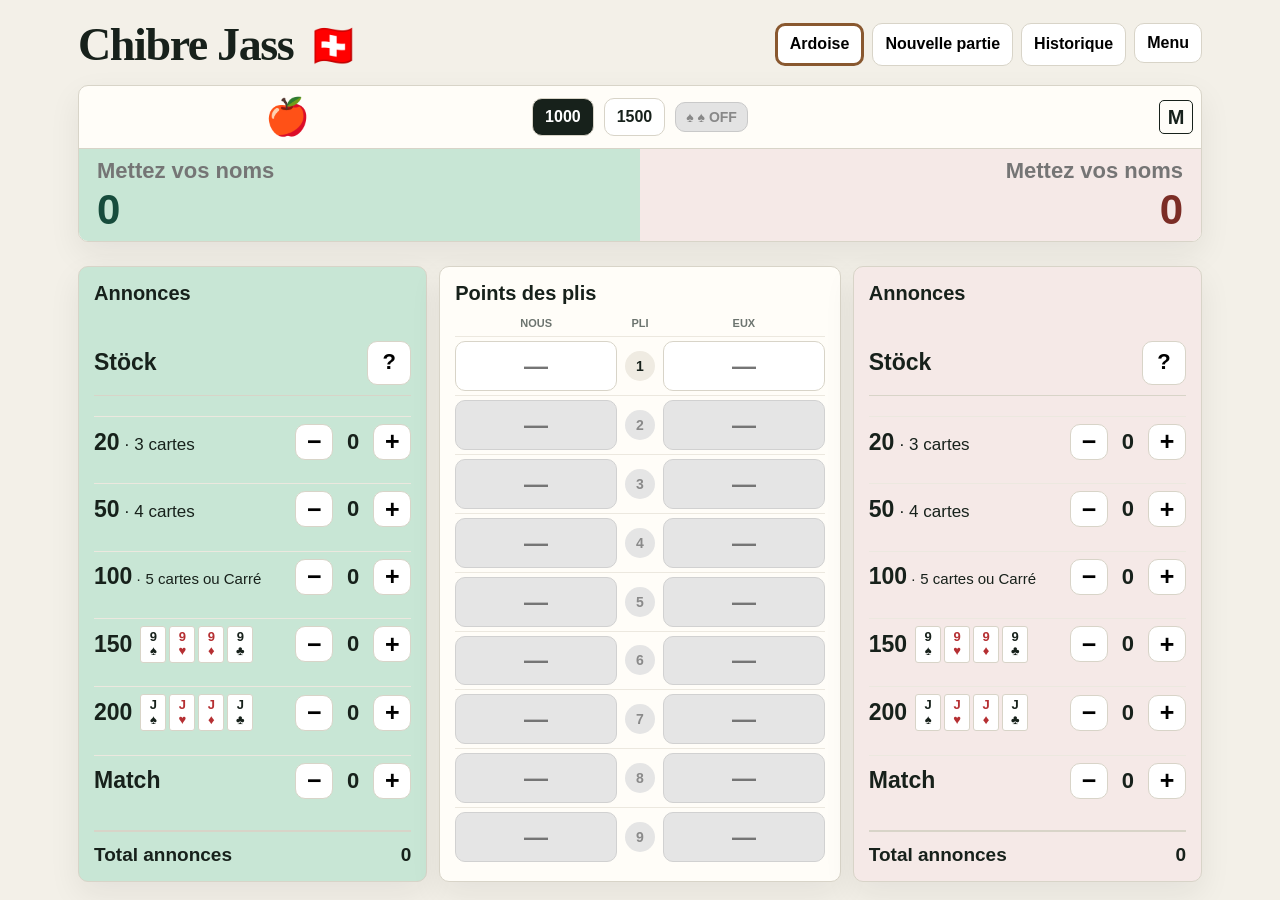
==== index.html @ 322ad95a "V4.209 : Stöck sur les ardoises, marges et pourcentage de police" ====
<!doctype html>
<html lang="fr">
<head>
<meta charset="utf-8">
<meta name="viewport" content="width=device-width,initial-scale=1,viewport-fit=cover">
<meta name="theme-color" content="#174c3c">
<meta name="description" content="Feuille de score Chibre installable sur téléphone Android.">
<link rel="manifest" href="manifest.webmanifest?v=4.209">
<link rel="apple-touch-icon" href="icon-red-192-v481.png">
<link rel="icon" href="icon-red-192-v481.png">
<title>Chibre Suisse</title>
<script>if(location.origin==="https://appassets.androidplatform.net")document.documentElement.classList.add("native-android");</script>
<style>
:root{--bg:#f3f0e8;--paper:#fffdf8;--ink:#17211b;--muted:#6c746f;--line:#d8d4c8;--a:#174c3c;--b:#7b2d26;--softa:#c8e6d5;--softb:#f5e9e7}
*{box-sizing:border-box}body{margin:0;background:var(--bg);color:var(--ink);font-family:system-ui,-apple-system,Segoe UI,sans-serif}
.app{max-width:1160px;margin:auto;padding:18px}header{display:flex;justify-content:space-between;align-items:center;gap:12px;margin-bottom:14px;flex-wrap:wrap}
h1{margin:0;font:700 clamp(30px,5vw,46px) Georgia,serif;letter-spacing:-.03em}button,input{font:inherit}button{border:1px solid var(--line);background:#fff;border-radius:10px;padding:9px 12px;font-weight:700;cursor:pointer}
.card{background:var(--paper);border:1px solid var(--line);border-radius:18px;overflow:hidden;box-shadow:0 12px 32px rgba(35,31,23,.07)}
.head{display:grid;grid-template-columns:1fr 1fr}.team{padding:8px 18px}.team.a{background:var(--softa)}.team.b{background:var(--softb);text-align:right}
.team small{display:block;color:var(--muted);font-weight:800;text-transform:uppercase;letter-spacing:.08em}.name{border:0;background:transparent;font-size:22px;font-weight:900;width:100%;outline:none}.b .name{text-align:right}
.total{font:700 42px Georgia,serif;margin-top:2px;line-height:1.1}.a .total{color:var(--a)}.b .total{color:var(--b)}
.layout{display:grid;grid-template-columns:minmax(275px,300px) minmax(200px,1fr) minmax(275px,300px);gap:12px;margin-top:12px}.ann,.rounds{padding:15px}
.ann.a{background:#c8e6d5}
.ann.b{background:#f5e9e7}
h2{font:700 20px Georgia,serif;margin:0 0 12px}.annrow{display:grid;grid-template-columns:minmax(0,1fr) 38px 32px 38px;gap:4px;align-items:center;padding:7px 0;border-top:1px solid #ece8df}
.ann h2{overflow-wrap:anywhere}
.ann-label-description{display:flex;align-items:baseline;flex-wrap:wrap;column-gap:8px;row-gap:2px}
.ann-description,.ann-alternative{font-size:13px;font-weight:500;text-align:right}
.ann-description{margin-left:auto}
.ann-alternative{flex-basis:100%}
.ann-label-cards{display:flex;align-items:center;flex-wrap:wrap;column-gap:10px;row-gap:6px}
.nine-cards{display:inline-flex;gap:3px;flex-wrap:wrap;max-width:100%}
.nine-card{display:flex;flex-direction:column;align-items:center;justify-content:center;width:23px;height:32px;flex:0 0 23px;border:1px solid #d8d4c8;border-radius:3px;background:#fff;color:#17211b;font-size:11px;line-height:1.1;font-weight:700}
.nine-card.red{color:#b52f32}
.annrow>strong{min-width:0}.annrow:first-of-type{border-top:0}.annrow button{padding:0;height:36px;font-size:19px}.count{text-align:center;font-weight:900}.annsum{display:flex;justify-content:space-between;border-top:2px solid var(--line);padding-top:12px;margin-top:8px;font-weight:900}
.rhead,.round{display:grid;grid-template-columns:52px 1fr 38px 1fr;gap:8px;align-items:center}.rhead{font-size:11px;text-transform:uppercase;color:var(--muted);font-weight:800;padding-bottom:7px}
.round{padding:4px 0;border-top:1px solid #ece8df}.num{width:34px;height:34px;border-radius:50%;background:#efebe2;display:grid;place-items:center;font-weight:900}
.score{width:100%;height:38px;border:1px solid var(--line);border-radius:10px;text-align:center;font-size:18px;font-weight:900;background:white}.score:focus{outline:2px solid #b58a38;outline-offset:1px}
.eq{text-align:center;color:#999;font-weight:900}.info{padding:13px 16px;margin-top:12px;color:var(--muted);font-size:13px;display:flex;justify-content:space-between;gap:12px;flex-wrap:wrap}
.status{font-weight:900;color:var(--ink)}

.win-toast{position:fixed;z-index:9999;left:50%;top:50%;transform:translate(-50%,-50%);width:min(760px,calc(100% - 30px));padding:42px 30px;border:5px solid #b58a38;border-radius:24px;background:#fffdf8;color:#17211b;text-align:center;font:900 clamp(30px,6vw,58px) Georgia,serif;line-height:1.12;box-shadow:0 22px 70px rgba(0,0,0,.38);display:none}
.win-toast.show{display:block;animation:winnerBlink .65s steps(2,end) infinite}
@keyframes winnerBlink{0%,100%{opacity:1;transform:translate(-50%,-50%) scale(1)}50%{opacity:.38;transform:translate(-50%,-50%) scale(1.035)}}
@media(prefers-reduced-motion:reduce){.win-toast.show{animation:none}}

@media(max-width:800px){.layout{grid-template-columns:1fr}.rounds{order:1}.ann{order:2}.ann.b{order:3}.app{padding:9px}}

.header-actions{display:flex;gap:8px;flex-wrap:wrap}

/* Android / téléphone */
@media(max-width:600px){
 .win-toast.show{animation:none}
 body{background:#f3f0e8}
 .app{padding:8px}
 header{margin-bottom:8px;align-items:flex-start}
 header>div:first-child{width:100%}
 .title-row{width:100%;justify-content:space-between}
 .title-row .share-app-button{margin-left:auto;flex-shrink:0}
 h1{font-size:34px}
 header button{min-height:46px;padding:10px 14px}
 .header-actions{display:grid;grid-template-columns:1fr 1.4fr 1.1fr;width:100%;gap:6px}
 .header-actions button{padding:10px 6px;font-size:14px;white-space:nowrap;min-width:0}
 .head{grid-template-columns:1fr 1fr}
 .team{padding:5px 10px}
 .name{font-size:18px}
 .total{font-size:34px}
 .layout{display:flex;flex-direction:column;gap:8px;margin-top:8px}
 .rounds{order:1;padding:12px 8px}
 .ann.a{order:2}.ann.b{order:3}
 .rhead,.round{grid-template-columns:42px minmax(0,1fr) 24px minmax(0,1fr);gap:5px}
 .round{padding:4px 0}
 .num{width:34px;height:34px}
 .score{height:40px;font-size:22px;border-radius:10px}
 .ann{padding:13px}
 .annrow{grid-template-columns:minmax(0,1fr) 50px 48px 50px;gap:7px;padding:7px 0}
 .annrow button{height:48px;font-size:25px;border-radius:12px}
 .count{font-size:19px}
 .info{font-size:12px;padding:10px 12px}
 .win-toast{width:calc(100% - 20px);padding:34px 18px;font-size:clamp(30px,10vw,48px)}
}


/* Version trois : suppression individuelle des résumés */
.history-delete{position:absolute;top:8px;right:8px;width:44px;height:44px;padding:0;border:0;background:transparent;color:var(--b);font-size:28px;line-height:1}
.history-delete:hover{background:var(--softb)}
.history-delete:focus-visible{outline:2px solid var(--b);outline-offset:2px}
.history-share{position:absolute;top:56px;right:8px;width:44px;height:44px;padding:0;border:0;background:transparent;color:var(--a);display:grid;place-items:center}
.history-share:hover{background:var(--softa)}
.history-share:focus-visible{outline:2px solid var(--a);outline-offset:2px}
@media print{.history-delete,.history-share{display:none}}


.delete-dialog{width:min(360px,calc(100% - 32px));padding:26px;border:1px solid var(--line);border-radius:18px;background:var(--paper);color:var(--ink);box-shadow:0 20px 60px rgba(0,0,0,.25)}
.delete-dialog::backdrop{background:rgba(23,33,27,.45)}
.delete-dialog h2{margin:0 0 22px;text-align:center}
.delete-dialog .actions{display:flex;justify-content:center;gap:12px}
.delete-dialog button{min-width:100px;min-height:44px}
.delete-dialog .yes{background:var(--b);border-color:var(--b);color:#fff}
.info-actions{display:grid;grid-template-columns:1fr auto 1fr;align-items:center;flex-basis:100%;min-width:0}
.info-actions .help-link{grid-column:2;margin:auto;white-space:nowrap}
.info-actions .app-version{grid-column:3;justify-self:end;white-space:nowrap;font-size:13px}
@media(max-width:600px){.info-actions{flex-basis:100%}}

.help-link{display:inline-block;padding:10px 8px;min-height:44px;font-size:13px;color:inherit;text-decoration:none}
.info .help-link:link,.info .help-link:visited,.info .help-link:hover,.info .help-link:active{color:var(--muted)}
.help-link:hover{text-decoration:underline}
.help-link:focus-visible{outline:2px solid var(--a);outline-offset:2px}
.round-locked .score{background:#e5e5e5;color:#8a8a8a;border-color:#d1d1d1;cursor:not-allowed}.round-locked .num{background:#e5e5e5;color:#8a8a8a}

.language-picker{position:relative;display:inline-block;vertical-align:middle}
.language-flag{border:0;background:transparent;padding:4px;font-size:42px;min-width:52px;min-height:52px;line-height:1;cursor:pointer}
.language-choices{position:absolute;top:100%;right:0;z-index:11000;min-width:190px;padding:6px;background:#fffdf8;color:#17211b;border:1px solid #d8d4c8;border-radius:12px;box-shadow:0 8px 24px #0002;font-family:system-ui,sans-serif}
.language-choices[hidden]{display:none}
.language-choices button{display:block;width:100%;text-align:left;border:0;border-radius:8px;background:transparent;font:500 16px system-ui,sans-serif;min-height:44px;padding:8px;cursor:pointer}
.language-choices button[aria-pressed="true"]{background:#c8e6d5}
@media(hover:hover) and (pointer:fine){.language-choices button:hover:not([aria-pressed="true"]){background:#efebe2}}
@media(max-width:600px){.header-actions{grid-template-columns:auto auto auto}.header-actions button{font-size:clamp(11px,3.4vw,14px);padding:10px 4px}}
@media(max-width:600px){.language-choices{position:fixed;left:8px;right:auto;top:70px;width:190px;min-width:0;max-width:calc(100vw - 16px);box-sizing:border-box}.language-picker{flex-shrink:0}}
@media print{.language-picker{display:none}}
.language-dialog{width:min(380px,calc(100% - 32px));padding:24px;border:1px solid #d8d4c8;border-radius:18px;background:#fffdf8;color:#17211b;box-sizing:border-box}
.language-dialog::backdrop{background:rgba(23,33,27,.45)}
.language-dialog h2{text-align:center;font:700 22px Georgia,serif;margin:0 0 22px;overflow-wrap:anywhere}
.language-dialog form{display:flex;justify-content:center;gap:12px}
.language-dialog button{min-width:90px;min-height:44px;border:1px solid #d8d4c8;border-radius:10px;background:#fff;color:#17211b;font:700 16px system-ui;padding:10px 16px;cursor:pointer}
.language-dialog button[value="yes"]{background:#174c3c;border-color:#174c3c;color:#fff}


.slate-dialog{position:fixed;inset:0;width:100vw;max-width:none;height:100dvh;max-height:none;margin:0;padding:0;border:12px solid #89582f;background:#151a18;color:#f4f0e4;box-sizing:border-box}
.slate-dialog::backdrop{background:#151a18}
.slate-close{position:absolute;right:4px;top:4px;width:44px;height:44px;border:0;background:transparent;color:#f4f0e4;font-size:30px;z-index:1;padding:0}
.slate-content{height:100%;overflow:auto;padding:12px 8px 8px;box-sizing:border-box}
.head{position:relative}

.slate-open{overflow:hidden}
.slate-content{display:flex;flex-direction:column}
.slate-content h2{font:700 20px Georgia,serif;margin:0 48px 4px 0;color:inherit}
.slate-legend{font-size:13px;margin:0 0 8px;color:inherit}
.slate-halves{flex:1;display:grid;grid-template-rows:1fr 1fr;min-height:0}
.slate-half{display:flex;flex-direction:column;min-height:0;padding:4px 0;gap:4px}
.slate-half>div:last-child{flex:1;min-height:0}
.slate-team-line{flex-shrink:0}
.slate-half.opposite{transform:rotate(180deg);border-top:1px solid #f4f0e455}
.slate-team-line{display:flex;justify-content:space-between;gap:12px;align-items:baseline;font:700 clamp(16px,3vw,28px) Georgia,serif}
.slate-team-line span:first-child{overflow-wrap:anywhere;min-width:0}.slate-team-line span:last-child{white-space:nowrap}
.slate-half svg{display:block;width:100%;height:100%;min-height:0;overflow:visible}


.slate-hit{cursor:pointer}.slate-hit:focus path{stroke:#f4f0e455}.slate-hit:focus{outline:none}
@media(hover:hover){.slate-hit:hover path{stroke:#f4f0e422}}
#slateManualForm,#slateAnnForm{display:block}.slate-ann-button{cursor:pointer}.slate-ann-button:focus rect{stroke-width:4}.slate-hit rect,.slate-hit:focus rect,.slate-hit:active rect{stroke:none;outline:none}.slate-hit{-webkit-tap-highlight-color:transparent}
.slate-edit-button{cursor:pointer}.slate-edit-button:focus{outline:2px solid #fff;outline-offset:2px}
.slate-new-game{position:absolute;right:54px;top:8px;z-index:1;padding:7px 10px;min-height:36px;border:1px solid #f4f0e477;border-radius:7px;background:#151a18;color:#f4f0e4;font-size:12px}
.slate-content h2{margin-right:205px}
@media(max-width:600px){.slate-content h2{font-size:17px;min-height:36px;margin-right:190px}.slate-new-game{font-size:11px;padding:7px 8px}}
.header-actions .slate-mode-button{line-height:1.15;text-align:center;white-space:normal;border:3px solid #89582f}
.ann-picker{width:min(460px,calc(100% - 24px));padding:20px}.ann-picker-row{display:grid;grid-template-columns:minmax(0,1fr) 44px 28px 44px;gap:6px;align-items:center;padding:7px 0;border-bottom:1px solid #d8d4c8}.ann-picker-row button{min-width:0;width:44px;min-height:44px;padding:0;font-size:22px}.ann-picker-row>span:first-child{font-size:14px;overflow-wrap:anywhere}.ann-picker-row button:disabled{opacity:.35;cursor:default}
.slate-toolbar{display:flex;gap:8px;justify-content:flex-end;margin:4px 0 6px;flex-shrink:0}.slate-toolbar .slate-new-game{position:static;min-height:36px}.slate-content h2{margin-right:48px;min-height:24px}.history-slate-badge{display:inline-block;margin:4px 0;padding:3px 8px;border-radius:5px;background:#17211b;color:#fffdf8;font-size:12px}
@media(min-width:801px){
 .slate-half>div:last-child{container-type:size;display:flex;align-items:center;justify-content:center}
 .slate-half svg{width:min(100%,150cqh);height:auto;aspect-ratio:3 / 2;max-height:100%}
}
.slate-toolbar{align-items:center;flex-wrap:nowrap;gap:6px;margin:0 44px 8px 0}.slate-toolbar #slateTitle{flex:1;min-width:0;margin:0;min-height:0;font-size:clamp(26px,6.7vw,36px)}.slate-toolbar .slate-new-game{flex-shrink:0;white-space:nowrap;padding:7px 6px;font-size:clamp(10px,2.7vw,12px)}
.slate-name-edit{display:block;min-width:0;max-width:75%;min-height:44px;padding:0 4px;border:0;border-radius:0;background:transparent;color:inherit;font:inherit;text-align:left;overflow-wrap:anywhere;white-space:normal;cursor:pointer}.slate-name-edit:focus-visible{outline:2px solid currentColor;outline-offset:2px}
.slate-halves{position:relative}.slate-double-toggle{position:absolute;left:50%;top:50%;transform:translate(-50%,-50%);z-index:2;padding:7px 12px;border:1px solid #f4f0e477;border-radius:7px;background:#151a18;color:#f4f0e4;font-size:13px;min-height:36px;white-space:nowrap}.slate-double-toggle[aria-pressed="true"]{border-color:#c8e6d5;color:#c8e6d5}
.annrow button:disabled{opacity:.35;cursor:default}.slate-ann-button[aria-disabled="true"]{opacity:.35;cursor:default}
.ann-picker-card-label{display:flex;align-items:center;flex-wrap:wrap;gap:8px}.ann-picker .nine-cards{flex-wrap:nowrap}
.slate-toolbar .slate-title-menu{border:0;background:transparent;color:#f4f0e4;padding:0;text-align:left;font-family:Georgia,serif;font-weight:700;cursor:pointer}
.slate-options{position:absolute;left:8px;top:58px;z-index:5;background:#151a18;padding:8px;border:1px solid #89582f;border-radius:8px;max-width:calc(100% - 16px)}
.slate-options[hidden]{display:none}.slate-options button{color:#f4f0e4;background:transparent;border:0;font-size:14px;min-height:44px}
.slate-round-numbers{position:absolute;right:4px;top:50%;transform:translateY(-50%);display:grid;grid-template-columns:24px;grid-auto-flow:row;grid-auto-rows:24px;gap:5px;z-index:2;color:#f4f0e4;font:500 15px system-ui;text-align:center}
.slate-round-numbers[hidden]{display:none}.slate-round-numbers span{display:block;width:24px;line-height:24px;white-space:nowrap}.slate-round-numbers .current{font-weight:800;color:#fff;text-decoration:underline;text-underline-offset:3px}
.slate-halves{padding-right:24px;box-sizing:border-box}
.slate-halves{padding-right:0}
.slate-half>.slate-score-area{position:relative;display:grid;grid-template-columns:minmax(0,1fr) 24px;gap:6px;container-type:normal;align-items:stretch;justify-content:normal}
.slate-z-area{min-width:0;min-height:0;container-type:size;display:flex;align-items:center;justify-content:center}
.slate-score-area .slate-round-numbers{position:static;transform:none;align-self:start;justify-self:end;grid-auto-rows:20px;gap:3px;margin-top:0}
.slate-score-area .slate-round-numbers span{line-height:20px}
@media(min-width:801px){.slate-half .slate-z-area svg{width:min(100%,150cqh);height:auto;aspect-ratio:3/2;max-height:100%}}
.slate-half>.slate-score-area{display:block;position:relative}
.slate-score-area .slate-z-area{width:100%;height:100%;min-width:0;min-height:0}
.slate-score-area .slate-round-numbers{position:absolute;right:0;top:0;transform:none;margin:0}
.slate-score-area .slate-round-numbers{top:0;bottom:0;height:100%;display:flex;flex-direction:column;justify-content:space-between;gap:0;box-sizing:border-box;padding:4px 0}
.slate-score-area .slate-round-numbers[hidden]{display:none}
.slate-score-area .slate-round-numbers span{flex:0 0 auto}
.slate-options-actions{display:flex;justify-content:center;gap:8px;border-top:1px solid #f4f0e444;margin-top:6px;padding-top:6px}.slate-options-actions button{border:1px solid #f4f0e477;border-radius:6px;padding:6px 12px}
.winner-close{position:absolute;top:4px;right:4px;width:44px;height:44px;padding:0;border:0;background:transparent;color:#17211b;font:400 30px system-ui;line-height:1;cursor:pointer}.win-toast{padding-top:52px}.winner-close:focus-visible{outline:2px solid #174c3c;outline-offset:1px}
.slate-toolbar{gap:6px}.slate-toolbar .slate-new-game{padding:7px 6px;min-height:36px}
.slate-toolbar .slate-new-game{box-sizing:border-box;height:32px;min-height:32px;padding:1px 4px;font-size:clamp(14px,4vw,19px);line-height:1}
.slate-toolbar .slate-new-game[data-i18n="new"]{width:112px;flex:0 0 112px;white-space:normal}
.slate-toolbar .slate-new-game[data-i18n="history"]{width:80px;flex:0 0 80px;white-space:normal}
@media(min-width:601px){.slate-toolbar .slate-new-game[data-i18n="new"]{width:120px;flex-basis:120px}.slate-toolbar .slate-new-game[data-i18n="history"]{width:90px;flex-basis:90px}}
.slate-toolbar .slate-new-game{white-space:normal;text-wrap:balance;overflow-wrap:anywhere}.slate-toolbar #slateTitle{overflow-wrap:anywhere}

@media(max-width:600px){
 .header-actions button{font-size:clamp(15px,4.6vw,19px);height:38px;min-height:38px;padding:2px 5px;line-height:1.05}
 .header-actions .slate-mode-button{line-height:1.05}
 .slate-toolbar .slate-new-game{font-size:clamp(16px,4.6vw,20px);height:32px;min-height:32px;padding:1px 3px}
}

.slate-toolbar #slateTitle{font-size:clamp(20px,5.2vw,28px)}
.slate-toolbar .slate-new-game{font-size:clamp(12px,3.2vw,14px);line-height:1.1;height:32px;min-height:32px;max-height:32px;padding:2px 4px}

@media(min-width:801px){
 .ann-label-description{column-gap:5px;justify-content:flex-start}
 .ann-description{margin-left:0;text-align:left}
 .ann-description::before{content:"·";margin-right:5px}
 .ann-alternative{text-align:left}
}

@media(min-width:801px){
 .ann-label-description:has(.ann-alternative){display:grid;grid-template-columns:max-content minmax(0,1fr);column-gap:5px;row-gap:2px}
 .ann-label-description:has(.ann-alternative) .ann-description{grid-column:2;grid-row:1}
 .ann-label-description:has(.ann-alternative) .ann-alternative{grid-column:2;grid-row:2;padding-left:10px;text-align:left}
}

@media(max-width:800px){
 .ann-label-description{column-gap:5px;justify-content:flex-start}
 .ann-description{margin-left:0;text-align:left}
 .ann-description::before{content:"·";margin-right:5px}
 .ann-alternative{text-align:left}
 .ann-label-description:has(.ann-alternative){display:grid;grid-template-columns:max-content minmax(0,1fr);column-gap:5px;row-gap:2px}
 .ann-label-description:has(.ann-alternative) .ann-description{grid-column:2;grid-row:1}
 .ann-label-description:has(.ann-alternative) .ann-alternative{grid-column:2;grid-row:2;padding-left:10px;text-align:left}
}
.slate-match-button{cursor:pointer}.slate-match-button:focus{outline:2px solid #fff;outline-offset:2px}
.slate-score-area .slate-round-numbers{top:0;bottom:auto;height:auto;display:flex;flex-direction:column;justify-content:flex-start;gap:5px;padding:4px 0}
.slate-score-area .slate-round-numbers[hidden]{display:none}
.slate-match-button[aria-disabled="true"]{opacity:.35;cursor:default}.slate-hit[aria-disabled="true"]{cursor:default}
html:not(.slate-open){overflow-y:auto}.language-dialog{max-height:calc(100dvh - 32px);overflow-y:auto}.slate-content{overflow-y:auto;-webkit-overflow-scrolling:touch}

@media(max-width:600px){
 .rounds{display:flex;flex-direction:column;min-height:calc(100svh - var(--rounds-page-top,280px) - 9px)}
 .rounds #rounds{flex:1;display:grid;grid-template-rows:repeat(var(--visible-rounds,9),minmax(40px,1fr))}
 .rounds .round{min-height:40px;padding:3px 0}
 .rounds .score{height:100%;min-height:32px}
}

.rounds .score{font-family:ui-monospace,SFMono-Regular,Menlo,Consolas,"Liberation Mono",monospace;font-size:22px;font-weight:700;line-height:1.2;font-variant-numeric:lining-nums tabular-nums;font-size-adjust:none;-webkit-text-size-adjust:100%;text-size-adjust:100%}

.total,#slateTotalA,#slateTotalB{font-family:ui-rounded,"SF Pro Rounded","Arial Rounded MT Bold","Trebuchet MS",Arial,sans-serif;font-variant-numeric:lining-nums tabular-nums;font-weight:700;-webkit-text-size-adjust:100%;text-size-adjust:100%}

textarea.name{font-family:inherit;letter-spacing:normal;word-break:normal;display:block;resize:none;overflow:hidden;white-space:pre-wrap;overflow-wrap:anywhere;line-height:1.25;padding:0;min-width:0;max-width:100%;box-sizing:border-box}.team{min-width:0}.slate-name-edit{white-space:normal;overflow-wrap:anywhere}

/* Police commune de l’interface, titre Chibre conservé. */
body,button,input,textarea,select,h2,.name,.score,.rounds .score,.total,
#slateTotalA,#slateTotalB,.language-dialog h2,.win-toast,.slate-content h2,
.slate-name-edit,.slate-toolbar #slateTitle,.slate-half svg text{
 font-family:Arial,"Helvetica Neue",sans-serif!important;
 font-variant-numeric:lining-nums tabular-nums;
}
h1{font-family:Georgia,serif}

@media(min-width:801px){
 html,body{min-height:100%}
 .app{min-height:100dvh;display:flex;flex-direction:column}
 .layout{flex:1;align-items:stretch}
 .rounds{display:flex;flex-direction:column}
 .rounds #rounds{flex:1;display:grid;grid-template-rows:repeat(var(--visible-rounds,9),minmax(42px,1fr))}
 .rounds .round{min-height:42px}
 .rounds .score{height:100%;min-height:34px}
 .ann{display:flex;flex-direction:column}
 .ann>div[id="annA"],.ann>div[id="annB"]{flex:1;display:flex;flex-direction:column;justify-content:space-evenly}
 .info{flex-shrink:0}
}

@media(min-width:801px){
 .ann h2{font-size:24px}
 .annrow>strong{font-size:23px;line-height:1.25}
 .ann-description,.ann-alternative{font-size:17px;line-height:1.25}
 .annrow .count{font-size:22px}
 .annrow button{font-size:25px}
 .annsum{font-size:19px}
 .annrow .nine-card{width:26px;height:37px;flex-basis:26px;font-size:13px}
}

@media(min-width:801px){
 .layout{grid-template-columns:minmax(275px,1fr) minmax(180px,.85fr) minmax(275px,1fr)}
 .ann-label-cards{flex-wrap:nowrap;column-gap:8px}
 .ann-label-cards .nine-cards{flex-wrap:nowrap;flex-shrink:0}
}
@media(min-width:801px) and (max-width:1050px){
 .annrow .nine-card{width:18px;height:26px;flex-basis:18px;font-size:10px}
 .annrow .nine-cards{gap:2px}
 .ann-label-cards{column-gap:5px}
}

@media(min-width:801px){
 .ann-label-description:has(.ann-alternative){display:flex;flex-wrap:nowrap;align-items:baseline;column-gap:4px;white-space:nowrap}
 .ann-label-description:has(.ann-alternative) .ann-description,.ann-label-description:has(.ann-alternative) .ann-alternative{flex-basis:auto;padding-left:0;font-size:15px;white-space:nowrap}
}

.app-menu-toggle{min-height:40px;padding:6px 12px;font-size:16px}
.menu-dots{display:none}.language-menu-title{padding:8px 10px;font-weight:700;font-size:16px;border-bottom:1px solid #d8d4c8}
@media(max-width:600px){.menu-word{display:none}.menu-dots{display:block;font:700 28px Arial;line-height:1}.app-menu-toggle{border:0;background:transparent;padding:4px 8px;min-width:32px}.title-row .share-app-button{margin-left:auto}.title-row .app-menu{flex-shrink:0}.title-row{gap:5px!important}}

.language-choices .menu-share{display:none}@media(max-width:600px){.language-choices .menu-share{display:flex;align-items:center;justify-content:space-between;gap:12px;border-top:1px solid #d8d4c8;border-radius:0;margin-top:6px;padding-top:12px}}

.language-list:not(.is-open){display:none}

@media(max-width:600px){.title-row .share-app-button{display:none}.title-row .app-menu{margin-left:auto}}

.language-choices .language-submenu-toggle{display:flex;align-items:center;justify-content:space-between;gap:6px}.menu-language-flags{font-size:15px;white-space:nowrap;letter-spacing:-1px}

#trumpGuide{padding:5px 12px}#trumpGuide[hidden]{display:none}.trump-track{position:relative;max-width:170px;height:36px;margin:auto;border:1px solid #d8d4c8;border-radius:9px;background:linear-gradient(to right,#c8e6d5 50%,#edc6cd 50%);touch-action:none;cursor:ew-resize}.trump-track button{position:absolute;left:3px;top:3px;width:48px;height:28px;padding:0;font-size:25px;line-height:1;background:#fffdf8;border-radius:6px;touch-action:none}.trump-track button.right{left:calc(100% - 51px)}.rounds .score.trump-green{background:#c8e6d5;border-color:#174c3c}.rounds .score.trump-pink{background:#edc6cd;border-color:#a84058}

.trump-track.locked{cursor:default}.trump-track.locked button{opacity:1;cursor:default}

.language-choices .trump-menu-choice{display:flex;justify-content:space-between;align-items:center;gap:8px}#trumpGuideStatus{font-weight:700;white-space:nowrap}

.slate-name-edit.trump-name-green{outline:6px solid #c8e6d5;outline-offset:2px;border-radius:5px}.slate-name-edit.trump-name-pink{outline:6px solid #edc6cd;outline-offset:2px;border-radius:5px}

.slate-name-edit.trump-name-green,.slate-name-edit.trump-name-pink{min-height:28px;padding-top:0;padding-bottom:0;line-height:1.1;outline-offset:1px}

.language-choices .menu-help{display:block;padding:8px;border-radius:8px;min-height:44px;color:inherit;text-decoration:none;font:500 16px Arial,sans-serif}.language-choices .menu-help:hover{background:#efebe2}.info{padding:6px 12px}

.language-choices .menu-share{display:flex;align-items:center;justify-content:space-between;gap:12px;border-top:1px solid #d8d4c8;border-radius:0;margin-top:6px;padding-top:12px}

@media(max-width:600px){
 .head.with-trump-guide{grid-template-columns:minmax(0,1fr) 72px minmax(0,1fr);align-items:stretch}
 .head #trumpGuide{display:flex;align-items:center;justify-content:center;padding:0 3px;background:var(--paper)}
 .head #trumpGuide[hidden]{display:none}
 .head .trump-track{width:66px;max-width:66px;height:32px;margin:0}
 .head .trump-track button{width:27px;height:24px;top:3px;left:2px;font-size:22px}
 .head .trump-track button.right{left:calc(100% - 29px)}
 .head.with-trump-guide .team{padding-left:7px;padding-right:7px}
}

@media(max-width:600px){
 .head.with-trump-guide{grid-template-columns:minmax(0,1fr) 96px minmax(0,1fr);background:linear-gradient(to right,var(--softa) 50%,var(--softb) 50%)}
 .head.with-trump-guide #trumpGuide{background:transparent;padding:0 4px}
 .head .trump-track{width:88px;max-width:88px}
 .head .trump-track button{width:36px}
 .head .trump-track button.right{left:calc(100% - 38px)}
}

.trump-track button{font-size:30px}@media(max-width:600px){.head .trump-track button{font-size:29px;line-height:24px}}

@media(max-width:600px){
 .head.with-trump-guide{position:relative;grid-template-columns:minmax(0,1fr) minmax(0,1fr)}
 .head.with-trump-guide #trumpGuide{position:absolute;left:50%;bottom:7px;transform:translateX(-50%);width:96px;z-index:1}
 .head.with-trump-guide .team{padding-left:10px;padding-right:10px}
 .head.with-trump-guide .total{max-width:calc(100% - 42px)}
 .head.with-trump-guide .team.b .total{margin-left:auto}
}

.trump-track{border:1px solid rgba(0,0,0,.5);box-shadow:0 1px 2px rgba(0,0,0,.08)}

.info-actions .contact-email{grid-column:1/3;justify-self:start;color:inherit;text-decoration:none;font-size:12px;overflow-wrap:anywhere}.info-actions{align-items:center}

#appOptions[hidden]{display:none}#appOptions{padding-left:5px;border-left:2px solid #d8d4c8}.language-choices .rounds-menu-choice{display:flex;justify-content:space-between;gap:8px;align-items:center}.rounds-menu-choice span:last-child{font-weight:700}

.app-menu .language-choices{min-width:285px;width:285px;max-width:calc(100vw - 16px)}@media(max-width:600px){.app-menu .language-choices{min-width:0;width:285px}}

.ann h2{font-size:18px}@media(min-width:801px){.ann h2{font-size:20px}}

@media(min-width:601px){
 .head.with-trump-guide{position:relative;grid-template-columns:minmax(0,1fr) minmax(0,1fr);background:linear-gradient(to right,var(--softa) 50%,var(--softb) 50%)}
 .head.with-trump-guide #trumpGuide{position:absolute;left:50%;bottom:10px;transform:translateX(-50%);width:126px;padding:0 4px;z-index:1;background:transparent}
 .head.with-trump-guide .trump-track{width:118px;max-width:118px}
 .head.with-trump-guide .total{max-width:calc(100% - 65px)}
 .head.with-trump-guide .team.b .total{margin-left:auto}
}

@media(min-width:801px){
 .head.with-trump-guide #trumpGuide{top:0;bottom:0;display:flex;align-items:stretch;padding:4px}
 .head.with-trump-guide #trumpGuide[hidden]{display:none}
 .head.with-trump-guide .trump-track{height:100%;margin:0;min-height:50px;container-type:size}
 .head.with-trump-guide .trump-track button{top:3px;height:calc(100% - 6px);display:grid;place-items:center;line-height:1;font-size:clamp(32px,65cqh,58px)}
}

.trump-track button{display:flex;align-items:center;justify-content:center;padding:0}
.trump-spade-icon{display:block;width:24px;height:26.4px;flex-shrink:0}
@media(min-width:801px){.head.with-trump-guide .trump-track button{top:50%;transform:translateY(-50%);height:calc(100% - 6px);display:flex;align-items:center;justify-content:center}.head.with-trump-guide .trump-spade-icon{width:24px;height:26.4px;max-height:none}}

@media(min-width:801px) and (max-width:1050px){
 .layout{grid-template-columns:minmax(220px,1fr) minmax(220px,1.3fr) minmax(220px,1fr);gap:8px}
 .ann{padding:10px}
 .annrow{grid-template-columns:minmax(0,1fr) 30px 24px 30px;gap:3px}
 .ann-label-description,.ann-label-description:has(.ann-alternative){display:flex;flex-direction:column;align-items:flex-start;gap:3px;white-space:normal}
 .ann-description,.ann-alternative,.ann-label-description:has(.ann-alternative) .ann-description,.ann-label-description:has(.ann-alternative) .ann-alternative{font-size:14px;white-space:normal;padding:0;flex-basis:auto;margin:0}
 .ann-description::before{content:none}
 .ann-label-cards{flex-direction:column;align-items:flex-start;gap:4px}
}

@media(min-width:801px) and (max-width:1050px){
 .annrow{grid-template-columns:minmax(0,1fr) 40px 24px 40px;gap:3px}
 .annrow button{width:40px;height:40px;padding:0;font-size:27px;display:grid;place-items:center}
}

.trump-track button.neutral,.head .trump-track button.neutral{left:50%;transform:translateX(-50%)}
@media(min-width:801px){.head.with-trump-guide .trump-track button.neutral{left:50%;top:50%;transform:translate(-50%,-50%)}}

.trump-track,.trump-track button{cursor:default;pointer-events:none}.trump-track button:disabled{opacity:1}

.trump-track button:disabled{opacity:1;color:#000;-webkit-text-fill-color:#000}.trump-track button.neutral:disabled{color:#777;-webkit-text-fill-color:#777}.trump-track button .trump-spade-icon{opacity:1}

/* Même dessin vectoriel, proportions et dimensions sur toutes les plateformes. */
.head.with-trump-guide .trump-track button{display:flex;align-items:center;justify-content:center;padding:0}
.head.with-trump-guide .trump-spade-icon{width:24px;height:26.4px;min-width:24px;max-width:24px;max-height:none;flex:0 0 24px;overflow:visible}

/* Sélecteur sur toute la hauteur ; les noms restent dans leur colonne. */
.head.with-trump-guide{position:relative;display:grid;grid-template-columns:minmax(0,1fr) 100px minmax(0,1fr);align-items:stretch;background:linear-gradient(to right,var(--softa) 50%,var(--softb) 50%)}
.head.with-trump-guide #trumpGuide{position:static;left:auto;top:auto;bottom:auto;transform:none;width:auto;display:flex;align-items:stretch;justify-content:center;padding:3px;background:transparent;z-index:auto}
.head.with-trump-guide #trumpGuide[hidden]{display:none}
.head.with-trump-guide .trump-track{width:100%;max-width:none;height:auto;min-height:56px;margin:0;align-self:stretch}
.head.with-trump-guide .trump-track button{width:40px;top:3px;height:calc(100% - 6px);left:3px;transform:none;display:flex;align-items:center;justify-content:center}
.head.with-trump-guide .trump-track button.right{left:calc(100% - 43px)}
.head.with-trump-guide .trump-track button.neutral{left:50%;top:3px;transform:translateX(-50%)}
.head.with-trump-guide .team{min-width:0;padding-left:8px;padding-right:8px}
.head.with-trump-guide .total{max-width:100%}
.head.with-trump-guide textarea.name{width:100%;max-width:100%;white-space:pre-wrap;overflow-wrap:anywhere;word-break:normal}
@media(min-width:801px){.head.with-trump-guide{grid-template-columns:minmax(0,1fr) 126px minmax(0,1fr)}.head.with-trump-guide .trump-track button{width:48px}.head.with-trump-guide .trump-track button.right{left:calc(100% - 51px)}}

/* Le symbole suit la hauteur réelle du sélecteur sur chaque écran. */
.head.with-trump-guide .trump-track{container-type:size}
.head.with-trump-guide .trump-track button{width:46%;container-type:size}
.head.with-trump-guide .trump-track button.right{left:calc(54% - 3px)}
.head.with-trump-guide .trump-spade-icon{width:88%;height:84%;min-width:0;max-width:none;max-height:none;flex:0 1 auto;aspect-ratio:10/11;object-fit:contain}

.slate-entry-oriented{padding-top:48px;padding-bottom:48px;transform-origin:center center}
.slate-entry-oriented.slate-entry-reversed{transform:rotate(180deg)}
.entry-rotate{display:none}
.slate-entry-oriented .entry-rotate{display:grid;place-items:center;position:absolute;min-width:36px;min-height:36px;width:36px;height:36px;padding:0;border:0;background:transparent;color:inherit;font:28px/1 Arial,sans-serif;cursor:pointer}
.entry-rotate-top{top:5px;left:6px}.entry-rotate-bottom{bottom:5px;right:6px}

.slate-half{padding-top:16px}.slate-team-line{padding-left:7px;padding-right:7px}

.rhead,.round{grid-template-columns:30px minmax(0,1fr) 34px minmax(0,1fr) 30px;gap:5px}
.rhead>span{text-align:center;min-width:0;overflow-wrap:anywhere}
.round .num{justify-self:center;width:30px;height:30px;font-size:14px}
.round-ann-button{width:30px;min-height:36px;padding:0;border:0;background:transparent;font-size:19px;font-weight:700}
.round-ann-button.team-a{color:var(--a)}.round-ann-button.team-b{color:var(--b)}
.round-ann-button:disabled{opacity:.28;cursor:default}
.round-ann-button:focus-visible{outline:2px solid currentColor;outline-offset:1px}
@media(min-width:801px) and (max-width:1050px){.rhead,.round{grid-template-columns:25px minmax(0,1fr) 28px minmax(0,1fr) 25px;gap:3px}.round-ann-button{width:25px}.round .num{width:26px;height:26px}}

.layout .ann[hidden]{display:none}.layout{grid-template-columns:minmax(0,1fr)}

.menu-version{padding:8px 10px;color:var(--muted);font:500 12px Arial,sans-serif;border-top:1px solid #d8d4c8;margin-top:6px}

@media(max-width:600px){
/* La feuille utilise la hauteur disponible, sans espace réservé en bas. */
.app{height:100dvh;min-height:0;display:flex;flex-direction:column;padding-top:8px;padding-bottom:8px;gap:0}
.app>header,.app>section{flex-shrink:0}
.layout{flex:1;min-height:0;margin-top:6px;display:grid;grid-template-columns:minmax(0,1fr)}
.rounds{min-height:0;display:flex;flex-direction:column;padding-top:9px;padding-bottom:6px}
.rounds>h2{flex-shrink:0;margin-bottom:6px}.rounds .rhead{flex-shrink:0;padding-bottom:4px}
.rounds #rounds{flex:1;min-height:0;display:grid;grid-template-rows:repeat(var(--visible-rounds,9),minmax(0,1fr))}
.rounds .round{min-height:0;padding:2px 0}
.rounds .score{min-height:24px;height:100%;max-height:62px}
.round .round-ann-button{min-height:26px;height:100%;max-height:44px}
@media(max-width:600px){header{margin-bottom:7px}.head .team{padding-top:4px;padding-bottom:4px}.rounds{padding-left:7px;padding-right:7px}.round .num{width:25px;height:25px;font-size:13px}}
@media(max-height:540px){.app{height:auto;min-height:100dvh}.rounds #rounds{grid-template-rows:repeat(var(--visible-rounds,9),minmax(32px,1fr))}}
}

.round-ann-button.current-trick-ann{border:1.5px solid currentColor;border-radius:7px;background:var(--paper)}

@media(min-width:801px){
 .layout{display:grid;grid-template-columns:minmax(290px,1fr) minmax(240px,1.15fr) minmax(290px,1fr);gap:12px}
 .layout .ann[hidden]{display:flex;flex-direction:column}
 .round-ann-button{display:none}
 .rhead,.round{grid-template-columns:minmax(0,1fr) 34px minmax(0,1fr);gap:6px}
 .rhead>span:first-child,.rhead>span:last-child{display:none}
}

@media(max-width:600px){.app>.score-summary{margin-bottom:2px!important}.app>.layout{margin-top:2px}}

@media(max-width:600px){.score-summary>.game-mode-row{padding-top:5px!important;padding-bottom:5px!important}}

.title-apple{display:inline-block;font-family:system-ui,sans-serif;font-size:.88em;vertical-align:baseline;line-height:1}

.score-summary>.game-mode-row{position:relative;flex-wrap:nowrap!important;padding-left:62px!important;padding-right:62px!important}
.mode-apple{position:absolute;left:0;top:0;bottom:0;width:58px;display:flex;align-items:center;justify-content:center;font:30px/1 system-ui,sans-serif}
@media(min-width:601px){.mode-apple{width:calc((100% - 290px)/2);min-width:58px;font-size:36px}}

.mode-apple{text-decoration:none;color:inherit}.mode-apple:focus-visible{outline:2px solid var(--a);outline-offset:-3px;border-radius:8px}
#slateManualForm>div:last-child{display:flex;gap:12px}#slateManualForm>div:last-child>button{flex:1 1 0;width:0;min-width:0}#roundDoubleToggle{white-space:nowrap;font-size:14px;padding:6px 10px}.double-active{background:#174c3c!important;color:#fff!important}.round .num{position:relative}.round-double-badge{display:block;font:700 17px/18px Arial,sans-serif;white-space:nowrap;letter-spacing:1px}.round .num>.round-double-badge{position:absolute;top:100%;left:50%;transform:translateX(-50%)}.slate-round-numbers>span:has(.round-double-badge){line-height:18px;margin-bottom:18px}.slate-round-numbers .round-double-badge{width:auto;line-height:18px}.slate-double-toggle{min-width:0;min-height:60px;font-size:13px;padding:14px 12px}.mise-open{display:inline-flex;align-items:center;justify-content:center;width:34px;height:34px;flex:0 0 34px;border:1.5px solid currentColor;border-radius:5px;color:inherit;text-decoration:none;font:700 20px/1 Arial,sans-serif}.slate-mise-open{position:absolute;left:calc(50% + 56px);top:50%;transform:translateY(-50%);z-index:3;background:#151a18;color:#f4f0e4}.mise-entry,.mise-goals,.mise-back{display:none}.mise-page .mise-entry{display:flex;align-items:center;gap:10px;font-weight:700}.mise-entry input{width:110px;min-height:36px;padding:4px 8px;border:1px solid var(--line);border-radius:7px;font:inherit}.mise-page .mise-goals{display:none;flex-basis:100%;margin:0;text-align:center;font-size:12px}.mise-page .mise-back{display:inline-block;color:inherit;font-size:14px}.mise-page .mode-apple,.mise-page #mode1000,.mise-page #mode1500,.mise-page #roundDoubleToggle,.mise-page .mise-open,.mise-page #slateDoubleToggle{display:none!important}.game-mode-row{position:relative}.game-mode-row>.mise-open{position:absolute;right:8px;top:50%;transform:translateY(-50%)}.slate-mise-open{left:auto;right:10px}.mise-page .title-row{position:relative;justify-content:center}.mise-page .title-row h1{width:100%;text-align:center;margin-left:0;margin-right:0}.mise-page .title-row .language-picker{position:absolute;right:0;top:50%;transform:translateY(-50%)}</style>
<link rel="stylesheet" href="theme.css?v=4.209"><script src="theme.js?v=4.209"></script><link rel="stylesheet" href="responsive.css?v=4.209"></head>
<body>
<dialog id="trumpRequiredDialog" class="language-dialog" aria-labelledby="trumpRequiredTitle"><button type="button" class="trump-dialog-close" onclick="dismissTrumpChoice(event)" data-i18n-aria-label="cancel" aria-label="Annuler">×</button><h2 id="trumpRequiredTitle" data-i18n="trump_guide">Qui fait Atout ?</h2><div style="display:flex;gap:12px;justify-content:center"><button type="button" id="trumpChooseA" onclick="confirmInitialTrump('a')" style="background:#c8e6d5"></button><button type="button" id="trumpChooseB" onclick="confirmInitialTrump('b')" style="background:#edc6cd"></button></div></dialog>

<dialog id="newGameDialog" class="language-dialog" aria-labelledby="newGameQuestion"><h2 id="newGameQuestion" data-i18n="reset_question">Nouvelle partie ?</h2><form method="dialog" style="justify-content:center"><button value="no" data-i18n="no" autofocus>Non</button><button value="yes" data-i18n="yes">Oui</button></form></dialog>
<dialog id="slateNameDialog" class="language-dialog" aria-labelledby="slateNameTitle"><h2 id="slateNameTitle" data-i18n="edit_name">Modifier les noms</h2><form id="slateNameForm" style="display:block"><label for="slateNameValue" data-i18n="names">Mettez vos noms</label><input id="slateNameValue" type="text" autocomplete="off" style="display:block;width:100%;min-height:48px;margin:10px 0;padding:8px;font:inherit;box-sizing:border-box"><div style="display:flex;justify-content:center;gap:12px"><button type="button" onclick="document.getElementById('slateNameDialog').close()" data-i18n="cancel">Annuler</button><button type="submit" value="yes">OK</button></div></form></dialog>
<dialog id="annPickerDialog" class="language-dialog ann-picker" aria-labelledby="annPickerTitle"><h2 id="annPickerTitle"></h2><div id="annPickerRows"></div><p id="annPickerTotal" aria-live="polite"></p><form method="dialog"><button value="cancel" data-i18n="cancel">Annuler</button><button type="button" value="yes" onclick="confirmAnnPicker()">OK</button></form></dialog>
<dialog id="slateManualDialog" class="language-dialog" aria-labelledby="slateManualTitle">
<h2 id="slateManualTitle"></h2><form id="slateManualForm">
<label for="slateManualValue" data-i18n="manual_value">Points</label>
<input id="slateManualValue" type="number" inputmode="numeric" min="2" max="257" step="1" required style="display:block;width:100%;min-height:48px;margin:10px 0;font:inherit;padding:8px;box-sizing:border-box">
<p id="slateManualError" role="alert" style="color:#7b2d26"></p>
<div style="display:flex;justify-content:center;gap:12px"><button type="button" onclick="document.getElementById('slateManualDialog').close()" data-i18n="cancel">Annuler</button><button id="slateManualSubmit" type="submit" value="yes" data-i18n="add_points">Ajouter</button></div>
</form></dialog>
<dialog id="slateAnnDialog" class="language-dialog" aria-labelledby="slateAnnTitle">
<h2 id="slateAnnTitle"></h2><form id="slateAnnForm">
<label for="slateAnnValue" data-i18n="ann_value">Points à ajouter</label>
<input id="slateAnnValue" type="number" inputmode="numeric" min="1" step="1" required style="display:block;width:100%;min-height:48px;margin:10px 0;font:inherit;padding:8px;box-sizing:border-box">
<p id="slateAnnError" role="alert" style="color:#7b2d26"></p>
<div style="display:flex;justify-content:center;gap:12px"><button type="button" onclick="document.getElementById('slateAnnDialog').close()" data-i18n="cancel">Annuler</button><button id="slateAnnSubmit" type="submit" value="yes" data-i18n="add_points">Ajouter</button></div>
</form></dialog>
<dialog id="slateDialog" class="slate-dialog" aria-labelledby="slateTitle">


<div class="slate-content"><div class="slate-toolbar"><button type="button" class="slate-close" onclick="closeSlate()" data-i18n="slate_back">Retour</button><h2 id="slateTitle" data-i18n="slate_title">Ardoise</h2><button type="button" class="slate-new-game" onclick="resetAll();renderSlate()" data-i18n="new">Nouvelle partie</button><button type="button" class="slate-new-game" onclick="openSlateHistory()" data-i18n="history">Historique</button></div>
<div id="slateOptions" class="slate-options" hidden><button type="button" id="roundNumberToggle" onclick="toggleRoundNumbers()" aria-pressed="true"></button><div class="slate-options-actions"><button type="button" onclick="closeSlateOptions(false)" data-i18n="cancel">Annuler</button><button type="button" onclick="closeSlateOptions(true)">OK</button></div></div><div class="slate-halves"><input id="slateMiseDraft" class="slate-mise-draft" placeholder="?" type="number" inputmode="numeric" min="1" max="100000" step="1" hidden onfocus="this.select()" onchange="setMise(this.value)" data-i18n-aria-label="mise_label"><section class="slate-half opposite"><span id="slateOpeningMiseB" class="slate-opening-mise" hidden></span><div class="slate-team-line"><button type="button" id="slateNameB" class="slate-name-edit" onclick="openSlateName('B')" data-i18n-title="edit_name" title="Modifier les noms"></button><span id="slateTotalB"></span></div><div class="slate-score-area"><div id="slatePointsB" class="slate-z-area"></div><div id="slateRoundNumbersB" class="slate-round-numbers" aria-live="polite"></div></div></section>
<div class="slate-mode-controls"><button type="button" id="slateModeToggle" class="slate-double-toggle" onclick="toggleSlateMode()">1000 ON</button><button type="button" id="slateDoubleToggle" class="slate-double-toggle" onclick="toggleSlateDouble()" aria-pressed="false"></button></div>
<section class="slate-half"><span id="slateOpeningMiseA" class="slate-opening-mise" hidden></span><div class="slate-team-line"><button type="button" id="slateNameA" class="slate-name-edit" onclick="openSlateName('A')" data-i18n-title="edit_name" title="Modifier les noms"></button><span id="slateTotalA"></span></div><div class="slate-score-area"><div id="slatePointsA" class="slate-z-area"></div><div id="slateRoundNumbersA" class="slate-round-numbers" aria-live="polite"></div></div></section></div></div></dialog>
<dialog id="languageDialog" class="language-dialog" aria-labelledby="languageQuestion">
<h2 id="languageQuestion"></h2>
<form method="dialog"><button value="no" data-i18n="no" autofocus>Non</button><button value="yes" data-i18n="yes">Oui</button></form>
</dialog>
<div id="winToast" class="win-toast"><button type="button" class="winner-close" onclick="closeWinner()" data-i18n-aria-label="close_victory" aria-label="Fermer le panneau de victoire">×</button><span id="winnerMessage" role="status" aria-live="assertive"></span></div>
<dialog id="deleteDialog" class="delete-dialog" aria-labelledby="deleteTitle">
  <h2 id="deleteTitle" data-i18n="delete_question">Supprimer cette partie ?</h2>
  <form method="dialog" class="actions">
    <button value="no" autofocus data-i18n="no">Non</button>
    <button value="yes" class="yes" data-i18n="yes">Oui</button>
  </form>
</dialog>
<div class="app">
<header>
 <div>
  <a href="./index.html" class="mise-back" data-i18n="slate_back">Retour</a>
  <div class="title-row" style="display:flex;align-items:center;gap:10px">
    <h1>Chibre Jass <span class="language-flag" aria-label="Suisse">🇨🇭</span></h1>

    
    <span class="language-picker app-menu"><button type="button" id="menuToggle" class="app-menu-toggle" aria-expanded="false" aria-controls="languageChoices" data-i18n-aria-label="menu"><span class="menu-dots" aria-hidden="true">⋮</span><span class="menu-word" data-i18n="menu">Menu</span></button><span id="languageChoices" class="language-choices" hidden><button type="button" class="language-menu-title language-submenu-toggle" aria-expanded="false" aria-controls="languageList" onclick="toggleLanguageList()"><span data-i18n="language_menu">Langue</span><span class="menu-language-flags" aria-hidden="true">🇫🇷 🇩🇪 🇮🇹 🇬🇧</span></button><div id="languageList" class="language-list"><button type="button" data-language="fr" aria-pressed="true"><span aria-hidden="true">🇫🇷</span> Français</button><button type="button" data-language="de" aria-pressed="false"><span aria-hidden="true">🇩🇪</span> Deutsch</button><button type="button" data-language="it" aria-pressed="false"><span aria-hidden="true">🇮🇹</span> Italiano</button><button type="button" data-language="rm" aria-pressed="false"><span aria-hidden="true">🇨🇭</span> Rumantsch</button><button type="button" data-language="en" aria-pressed="false"><span aria-hidden="true">🇬🇧</span> English</button></div><button type="button" id="optionsToggle" onclick="toggleAppOptions()" aria-expanded="false" aria-controls="appOptions" data-i18n="options_menu">Options</button><div id="appOptions" hidden><button type="button" class="trump-menu-choice" onclick="toggleTrumpGuide();positionLanguageMenu()" aria-pressed="false"><span data-i18n="trump_guide">Qui fait Atout ?</span><span id="trumpGuideStatus" aria-hidden="true">✕</span></button><button type="button" class="rounds-menu-choice" onclick="toggleMenuRounds()" aria-pressed="true"><span data-i18n="show_slate_rounds">N° des donne dans ardoise</span><span id="menuRoundsStatus" aria-hidden="true">✓</span></button><button type="button" class="slate-ann-total-choice" onclick="toggleSlateAnnTotals()" aria-pressed="false"><span data-i18n="show_slate_ann_totals">Total annonces en fin de partie</span><span id="menuAnnTotalsStatus" aria-hidden="true">✕</span></button></div><button type="button" id="darkModeToggle" role="switch" aria-checked="false"><span data-i18n="dark_mode">Mode sombre</span><span class="dark-mode-switch" aria-hidden="true"><span id="darkModeStatus">OFF</span><span class="dark-mode-knob"></span></span></button><a class="menu-help" href="./comment-ca-marche.html" data-i18n="help">Comment ça marche ?</a><div class="menu-version">V4.209</div></span></span>

  </div>
  
</div>
 <div class="header-actions">
  <button type="button" id="slateToggle" class="slate-mode-button" onclick="openSlate()" data-i18n-html="slate_mode_button" data-i18n-title="slate_open" data-i18n-aria-label="slate_open">Ardoise</button>
  <button onclick="resetAll()" data-i18n="new">Nouvelle partie</button>
  <button onclick="openHistory()" data-i18n="history">Historique</button>
</div>
</header>

<section class="card score-summary" style="margin-bottom:12px">
 <div class="game-mode-row" style="padding:12px 16px;display:flex;align-items:center;justify-content:center;gap:10px;flex-wrap:wrap;border-bottom:1px solid var(--line)">
   <a class="mode-apple" href="./calcul-pomme.html" data-i18n-aria-label="apple_sheet" aria-label="Ouvrir la feuille de calcul">🍎</a>
   <button id="mode1000" onclick="requestGameMode(1000)">1000</button>
   <button id="mode1500" onclick="requestGameMode(1500)" >1500</button>
   <button id="roundDoubleToggle" type="button" onclick="toggleSlateDouble()" aria-pressed="false">♠ ♠ OFF</button>
   <a href="./mise.html" class="mise-open" data-i18n="mise_symbol" data-i18n-aria-label="mise_title" aria-label="Mise">M</a>
   <label class="mise-entry" for="miseValue"><span data-i18n="mise_points_label">Points</span> <input id="miseValue" type="number" min="1" max="100000" step="1" inputmode="numeric" value="1000" onchange="setMise(this.value)"></label>
   <p id="miseGoals" class="mise-goals" hidden></p>
 </div>
 <div id="trumpGuide" hidden><div class="trump-track" id="trumpTrack"><button type="button" id="trumpMarker" aria-label="Choisir une équipe" draggable="false"><svg class="trump-spade-icon" viewBox="0 0 100 110" aria-hidden="true"><path fill="currentColor" d="M50 3C38 20 9 38 9 61c0 18 22 25 36 9-1 14-5 24-14 35h38C60 94 56 84 55 70c14 16 36 9 36-9C91 38 62 20 50 3Z"/></svg></button></div></div>
 <div class="head">
  <div class="team a"><textarea class="name" id="nameA" readonly role="button" aria-haspopup="dialog" data-i18n-aria-label="edit_name" onclick="openSlateName('A')" onkeydown="if(event.key==='Enter'||event.key===' '){event.preventDefault();openSlateName('A');}" style="cursor:pointer" placeholder="Mettez vos noms" data-i18n-placeholder="names" rows="1"></textarea><div class="total" id="totalA">0</div></div>
  <div class="team b"><textarea class="name" id="nameB" readonly role="button" aria-haspopup="dialog" data-i18n-aria-label="edit_name" onclick="openSlateName('B')" onkeydown="if(event.key==='Enter'||event.key===' '){event.preventDefault();openSlateName('B');}" style="cursor:pointer" placeholder="Mettez vos noms" data-i18n-placeholder="names" rows="1"></textarea><div class="total" id="totalB">0</div></div>
 </div>
</section>

<div class="layout">
 <aside class="card ann a" hidden><h2 id="annTitleA">Annonces Nous</h2><div id="annA"></div><div class="annsum"><span id="annTeamA">Total annonces</span><span id="sumAnnA">0</span></div></aside>
 <main class="card rounds"><h2 data-i18n="round_points">Points des plis</h2><div class="rhead"><span></span><span id="labelA">A</span><span data-i18n="trick_column">Pli</span><span id="labelB">B</span><span></span></div><div id="rounds"></div></main>
 <aside class="card ann b" hidden><h2 id="annTitleB">Annonces Eux</h2><div id="annB"></div><div class="annsum"><span id="annTeamB">Total annonces</span><span id="sumAnnB">0</span></div></aside>
</div>


</div>
<!-- DÉBUT DE LA PAGE HISTORIQUE -->

<div id="historyPage"
      style="display:none;position:fixed;z-index:10000;inset:0;
      background:#f3f0e8;overflow:auto;padding:20px">

   <div style="max-width:800px;margin:auto">

     <h1 data-i18n="history_title">Historique des parties</h1>

     <div class="history-actions">
       <button onclick="closeHistory()" data-i18n="back">Retour au jeu</button>
       <button onclick="clearHistory()" data-i18n="clear">Effacer historique</button>
     </div>

     <div id="historyList"></div>

   </div>
 </div>

 <!-- FIN DE LA PAGE HISTORIQUE -->
<script src="./i18n.js?v=4.209"></script>
<script>
"use strict";
const MAX=157, NROUNDS=12;
const announcements=[
 {key:"stock",label:"Stöck",value:20},
 {key:"20",label:"20",value:20},
 {key:"50",label:"50",value:50},
 {key:"100",label:"100",value:100},
 {key:"150",label:"150",value:150},
 {key:"200",label:"200",value:200},
 {key:"match",label:"Match",value:257}
];
const IS_MISE=location.pathname.endsWith("/mise.html");
const GAME_STORAGE_KEY=IS_MISE?"chibre_mise_v1":"chibre_clean_v1";
let state={
 nameA:"",nameB:"",mode:1000,
 rounds:Array.from({length:NROUNDS},()=>({a:null,b:null})),
 annA:{},annB:{}
};
let winnerShownFor=null;
let dismissedWinner=null;
function syncScrollLock(){
 const slate=document.getElementById("slateDialog");
 const isOpen=!!slate?.open;
 document.documentElement.classList.toggle("slate-open",isOpen);
 if(!isOpen){
  document.documentElement.style.removeProperty("overflow");
  document.body.style.removeProperty("overflow");
  const toast=document.getElementById("winToast");
  if(toast?.parentElement===slate)document.body.appendChild(toast);
 }
}
function closeWinner(){
 dismissedWinner=winnerShownFor;
 document.getElementById("winToast").classList.remove("show");
 syncScrollLock();
}


function showWinner(name,total,threshold){
 const toast=document.getElementById("winToast");
 const slate=document.getElementById("slateDialog");
 if(slate.open && toast.parentElement!==slate)slate.appendChild(toast);
 document.getElementById("winnerMessage").textContent=t("win",{name,total});
 winnerShownFor=state.mode+"|"+name+"|"+threshold;
 if(dismissedWinner!==winnerShownFor)toast.classList.add("show");
}


function load(){
 try{
  const x=JSON.parse(localStorage.getItem(GAME_STORAGE_KEY));
  if(x && Array.isArray(x.rounds) && x.rounds.length===NROUNDS) state=x;
 }catch(e){}
 if(IS_MISE){state.mise=Number.isSafeInteger(state.mise)&&state.mise>0?state.mise:1000;state.trumpGuide=true;state.roundDoubleVersion=1;state.roundFactors=[];if(state.miseDraftPending===undefined)state.miseDraftPending=!state.trumpConfirmed&&!state.rounds.some(r=>r.a!==null&&r.b!==null);}
 initRoundDouble();
 document.getElementById("nameA").value=state.nameA||"";
 document.getElementById("nameB").value=state.nameB||"";
}
function initialMiseTeam(){
 const team=String(state.trumpStart||state.miseTeam||"").toLowerCase();
 return team==="a"||team==="b"?team:null;
}
function teamGoal(team){
 if(!IS_MISE)return state.mode===1500?1500:1000;
 return initialMiseTeam()===team.toLowerCase()?state.mise:1000;
}
function winnerForScores(totalA,totalB,goalA,goalB,previous=null){
 const a=totalA>=goalA,b=totalB>=goalB;
 if(a&&b)return totalA>totalB?"A":totalB>totalA?"B":previous;
 return a?"A":b?"B":null;
}
function recordWinner(){
 const totalA=roundTotal("a")+annTotal("A"),totalB=roundTotal("b")+annTotal("B");
 const winner=winnerForScores(totalA,totalB,teamGoal("A"),teamGoal("B"),state.winnerTeam||null);
 if((state.winnerTeam||null)!==winner){state.winnerTeam=winner;winnerShownFor=null;dismissedWinner=null;}
}
function miseIsLocked(){
 if(!IS_MISE)return false;
 const started=initialMiseTeam()!==null||state.rounds.some(r=>r.a!==null||r.b!==null)||["A","B"].some(team=>annRawTotal(team)>0)||Object.values(state.slatePoints||{}).some(value=>value>0);
 if(started)state.miseLocked=true;
 return !!state.miseLocked;
}
function setMise(raw){
 if(miseIsLocked()){renderMise();renderSlate();return;}
 const value=Number(raw);
 if(!Number.isSafeInteger(value)||value<1||value>100000){if(!initialMiseTeam()){state.miseDraftPending=true;save();render();renderSlate();}return;}
 state.mise=value;state.miseDraftPending=false;dismissedWinner=null;save();render();renderSlate();
}
function renderMise(){
 document.body.classList.toggle("mise-page",IS_MISE);if(!IS_MISE)return;
 document.querySelector(".title-row h1").textContent=t("mise_title");document.title=t("mise_title")+" — Chibre Jass";
 document.getElementById("miseValue").placeholder="?";
 document.getElementById("miseValue").value=state.miseDraftPending?"":state.mise;
 document.getElementById("miseValue").disabled=miseIsLocked();
 const goal=document.getElementById("miseGoals");
 goal.textContent=state.miseTeam?["A","B"].map(team=>teamName(team)+" : "+teamGoal(team)+" "+t("points")).join(" · "):t("mise_explain");
}

function save(){
 miseIsLocked();
 recordWinner();
 state.nameA=document.getElementById("nameA").value||"";
 state.nameB=document.getElementById("nameB").value||"";
 localStorage.setItem(GAME_STORAGE_KEY,JSON.stringify(state));
}
function factor(){return 1;}
function currentDoubleRound(){const i=state.rounds.findIndex(r=>r.a===null&&r.b===null);return i<0?NROUNDS-1:i;}
function initRoundDouble(){
 if(state.roundDoubleVersion===1)return;
 const old=state.mode===1500?2:1;
 state.roundFactors=state.rounds.map(r=>r.a!==null?old:1);
 state.roundFactors[currentDoubleRound()]=old;
 state.annRoundAmounts={A:{},B:{}};
 state.legacyAnnBonus={A:(old-1)*annRawTotal("A"),B:(old-1)*annRawTotal("B")};
 state.legacySlateFactor=old;state.roundDoubleVersion=1;
}
function roundFactor(i){return state.roundFactors?.[i]===2?2:1;}
function noteRoundAnnouncement(team,amount,index=currentDoubleRound()){
 initRoundDouble();const amounts=state.annRoundAmounts[team];amounts[index]=(amounts[index]||0)+amount;
}
function updateDoubleButtons(){
 const active=roundFactor(currentDoubleRound())===2;
 for(const id of ["roundDoubleToggle","slateDoubleToggle"]){const b=document.getElementById(id);if(!b)continue;b.textContent="♠ ♠ "+(active?"ON":"OFF");b.setAttribute("aria-pressed",String(active));b.disabled=!!state.winnerTeam||(!IS_MISE&&state.mode!==1500);b.classList.toggle("double-active",active);b.classList.toggle("double-unavailable",!IS_MISE&&state.mode!==1500);}
}
function setMode(mode){
 const nextMode=mode===1500?1500:1000;
 if(state.mode!==nextMode){
  state.mode=nextMode;
  if(state.winnerTeam){
   const winner=state.winnerTeam;
   const total=(roundTotal(winner.toLowerCase())+annTotal(winner))*factor();
   if(total<teamGoal(winner))state.winnerTeam=null;
  }
  winnerShownFor=null;dismissedWinner=null;
  document.getElementById("winToast").classList.remove("show");
 }
 if(!IS_MISE&&nextMode===1000){
  initRoundDouble();const i=currentDoubleRound();
  if(state.rounds[i]&&(state.rounds[i].a===null||state.rounds[i].b===null))state.roundFactors[i]=1;
 }
 save();render();renderSlate();
}
function lastCompletedRound(){
 let last=-1;state.rounds.forEach((r,i)=>{if(r.a!==null&&r.b!==null)last=i;});return last;
}
function recheckCorrectedWinner(){
 if(!state.winnerTeam)return;
 const winner=state.winnerTeam;
 if((roundTotal(winner.toLowerCase())+annTotal(winner))*factor()<teamGoal(winner)){
  state.winnerTeam=null;winnerShownFor=null;dismissedWinner=null;
 }
}
function syncSharedRound(i){
 if(!state.slateLastEntries)state.slateLastEntries={};
 for(const team of ["A","B"]){
  const key=team.toLowerCase(),other=key==="a"?"b":"a",r=state.rounds[i];
  state.slateLastEntries[team]={kind:"points",value:r[key],rawValue:r[key],rawOther:r[other],match:r[key]===257,roundIndex:i,roundNumber:i+1};
 }
}
function clearSharedRoundEntries(){
 for(const team of ["A","B"]){const entry=state.slateLastEntries?.[team];if(Number.isInteger(entry?.roundIndex)&&state.rounds[entry.roundIndex]?.a===null)delete state.slateLastEntries[team];}
}
function showAppMessage(message,confirmation=false,copyText=null){
 return new Promise(resolve=>{
  const dialog=document.createElement("dialog");dialog.className="language-dialog app-message";
  const text=document.createElement("p");text.textContent=message;dialog.appendChild(text);
  if(copyText!==null){const input=document.createElement("textarea");input.value=copyText;input.readOnly=true;input.style.cssText="width:100%;min-height:100px;font:inherit";input.onclick=()=>input.select();dialog.appendChild(input);}
  const actions=document.createElement("form");actions.method="dialog";
  if(confirmation){const cancel=document.createElement("button");cancel.value="cancel";cancel.textContent=t("cancel");actions.appendChild(cancel);}
  const ok=document.createElement("button");ok.value="ok";ok.textContent="OK";actions.appendChild(ok);dialog.appendChild(actions);
  document.body.appendChild(dialog);
  dialog.addEventListener("close",()=>{const accepted=dialog.returnValue==="ok";dialog.remove();resolve(accepted);},{once:true});
  dialog.showModal();
 });
}
function targetReached(){
 return ["A","B"].some(team=>(roundTotal(team.toLowerCase())+annTotal(team))*factor()>=teamGoal(team));
}
function setRound(i,team,raw){
 if(requireInitialTrump())return;
 if(i<lastCompletedRound())return;
 if((state.winnerTeam||targetReached())&&i!==lastCompletedRound())return;
 if(i>=visibleRoundCount()) return;
 if(state.rounds.slice(0,i).some(r=>r.a===null || r.b===null)) return;
 const r=state.rounds[i];
 if(raw===""){state.rounds.slice(i).forEach(r=>{r.a=null;r.b=null});clearSharedRoundEntries();recheckCorrectedWinner();save();render();renderSlate();return}
 const n=Number(raw);
 if(!Number.isInteger(n) || (n!==257 && (n<2 || n>MAX-2))){
   showAppMessage(t("validation"));
   render();return;
 }
 const wasCompleted=r.a!==null&&r.b!==null;
 const other=n===257?0:MAX-n;
 if(wasCompleted)dismissedWinner=null;
 if(team==="a"){r.a=n;r.b=other}else{r.b=n;r.a=other}
 syncSharedRound(i);
 resetAnnCounters(i);
 recheckCorrectedWinner();
 recordWinner(team.toUpperCase());
 save();render();renderSlate();
}
function currentAnnCounters(team){
 if(!state.currentAnnCounters)state.currentAnnCounters={A:{},B:{}};
 return state.currentAnnCounters[team];
}
function resetAnnCounters(index=currentDoubleRound()){if(currentAnnCount("A")||currentAnnCount("B")){if(!state.roundAnnSelections)state.roundAnnSelections={};state.roundAnnSelections[index]={A:{...currentAnnCounters("A")},B:{...currentAnnCounters("B")}};}state.currentAnnCounters={A:{},B:{}};state.annCounterEpoch=(state.annCounterEpoch||0)+1;}
function currentAnnCount(team){return Object.values(currentAnnCounters(team)).reduce((sum,n)=>sum+n,0);}
function currentSlateAnnPoints(team){return Object.entries(currentAnnCounters(team)).reduce((sum,[key,count])=>sum+count*(key==="stock"?20:(Number(key)||0)),0)*roundFactor(currentDoubleRound());}
const announcementLimits={stock:1,20:6,50:4,100:3,150:1,200:1};
const announcementCards={20:3,50:4,100:5,150:4,200:4};
function announcementCardCount(counts){return Object.entries(announcementCards).reduce((sum,[key,cards])=>sum+(counts[key]||0)*cards,0);}
function sharedAnnouncementCount(team,key){
 return ["stock","150","200"].includes(String(key))?(currentAnnCounters(team==="A"?"B":"A")[key]||0):0;
}
function announcementCapacity(team,key,removed=0){
 const counts=currentAnnCounters(team),cards=announcementCards[key];
 const countLimit=(announcementLimits[key]??Infinity)-(counts[key]||0)-sharedAnnouncementCount(team,key)+removed;
 const cardLimit=cards?Math.floor((18-announcementCardCount(counts)+removed*cards)/cards):Infinity;
 return Math.max(0,Math.min(countLimit,cardLimit));
}
function changeAnn(team,key,delta){
 if(requireInitialTrump())return;
 if(state.winnerTeam)return;
 const obj=team==="A"?state.annA:state.annB;

 // MATCH correspond à une donne complète : on l'inscrit sur la prochaine ligne libre.
 if(key==="match"){
   if(delta>0){
     const idx=state.rounds.findIndex(r=>r.a===null && r.b===null);
     if(idx===-1){ showAppMessage(t("full")); return; }
     if(idx>=visibleRoundCount()) return;
     resetAnnCounters(idx);
     if(team==="A"){
       state.rounds[idx].a=257;
       state.rounds[idx].b=0;
     }else{
       state.rounds[idx].a=0;
       state.rounds[idx].b=257;
     }
     syncSharedRound(idx);

   }else{
     // Retire le dernier MATCH de cette équipe et libère sa ligne.
     for(let i=state.rounds.length-1;i>=0;i--){
       const r=state.rounds[i];
       if((team==="A" && r.a===257 && r.b===0) || (team==="B" && r.b===257 && r.a===0)){
         state.rounds.slice(i).forEach(round=>{round.a=null;round.b=null});
         clearSharedRoundEntries();

         break;
       }
     }
   }
   recordWinner(team);
   save();render();renderSlate();return;
 }

 const counters=currentAnnCounters(team);
 if(delta>0&&announcementCapacity(team,key)<delta)return;
 if(delta<0&&!(counters[key]>0))return;
 counters[key]=Math.max(0,(counters[key]||0)+delta);
 obj[key]=Math.max(0,(obj[key]||0)+delta);
 noteRoundAnnouncement(team,delta*(key==="stock"?20:Number(key)));
 recordWinner(team);
 save();render();
}
function matchCount(team){
 const key=team==="A"?"a":"b";
 return state.rounds.filter(r=>r[key]===257).length+(state.slateMatches?.[key]||0);
}
function annRawTotal(team){
 const obj=team==="A"?state.annA:state.annB;
 return announcements.reduce((sum,x)=>x.key==="match" ? sum : sum+(obj[x.key]||0)*x.value,0)+(state.slateAnnouncements?.[team]||0);
}
function annTotal(team){
 return annRawTotal(team)+(state.legacyAnnBonus?.[team]||0)+Object.entries(state.annRoundAmounts?.[team]||{}).reduce((sum,[i,value])=>sum+value*(roundFactor(Number(i))-1),0);
}
function roundTotal(team){
 return state.rounds.reduce((sum,r)=>sum+(r[team]===null?0:r[team])*roundFactor(state.rounds.indexOf(r)),0)+(state.slatePoints?.[team]||0)*(state.legacySlateFactor||1);
}
function makeAnnouncements(team){
 const obj=team==="A"?state.annA:state.annB;
 const root=document.getElementById("ann"+team);
 root.innerHTML="";
 announcements.forEach(x=>{
  const row=document.createElement("div");row.className="annrow";
  const label=document.createElement("strong");label.textContent=x.key==="match"?t("match"):x.label;
  if(["20","50","100"].includes(x.key)){
    label.className="ann-label-description";
    const description=document.createElement("span");description.className="ann-description";
    description.textContent=t("cards_"+x.key);
    label.appendChild(description);
    if(x.key==="100"){
      const alternative=document.createElement("span");alternative.className="ann-alternative";
      alternative.textContent=t("four_kind");label.appendChild(alternative);
    }
  }
  if(x.key==="150" || x.key==="200"){
    const rank=x.key==="150"?"9":"J";
    const rankName=t(x.key==="150"?"nine":"jack");
    label.className="ann-label-cards";
    const cards=document.createElement("span");cards.className="nine-cards";
    const suits=[{symbol:"♠",name:t("spade"),red:false},{symbol:"♥",name:t("heart"),red:true},{symbol:"♦",name:t("diamond"),red:true},{symbol:"♣",name:t("club"),red:false}];
    suits.forEach(suit=>{
      const card=document.createElement("span");card.className="nine-card"+(suit.red?" red":"");
      card.title=t("card_title",{rank:rankName,suit:suit.name});card.setAttribute("aria-label",card.title);
      card.innerHTML="<span>"+rank+"</span><span aria-hidden='true'>"+suit.symbol+"</span>";
      cards.appendChild(card);
    });
    label.appendChild(cards);
  }
  const minus=document.createElement("button");minus.textContent="−";minus.onclick=()=>changeAnn(team,x.key,-1);
  const count=document.createElement("span");count.className="count";count.textContent=x.key==="match"?matchCount(team):(currentAnnCounters(team)[x.key]||0);
  const plus=document.createElement("button");plus.textContent="+";plus.onclick=()=>changeAnn(team,x.key,1);
  minus.setAttribute("aria-label",t("decrease",{value:x.key==="match"?t("match"):x.value,team:teamName(team)}));
  plus.setAttribute("aria-label",t("increase",{value:x.key==="match"?t("match"):x.value,team:teamName(team)}));
  minus.disabled=!!state.winnerTeam;plus.disabled=!!state.winnerTeam||(x.key!=="match"&&announcementCapacity(team,x.key)<=0);
  if(x.key==="stock"){
   row.classList.add("stock-row");const toggle=document.createElement("button");toggle.type="button";toggle.className="stock-toggle";
   const selected=!!currentAnnCounters(team).stock;toggle.textContent=selected?"✓":"?";toggle.setAttribute("aria-pressed",String(selected));toggle.setAttribute("aria-label","Stöck : "+t(selected?"yes":"no"));
   toggle.disabled=!!state.winnerTeam||(!selected&&announcementCapacity(team,"stock")<=0);toggle.onclick=()=>changeAnn(team,"stock",selected?-1:1);row.append(label,toggle);
  }else row.append(label,minus,count,plus);root.appendChild(row);
 });
}
function visibleRoundCount(){
 let lastFilled=0;
 state.rounds.forEach((round,index)=>{if(round.a!==null || round.b!==null)lastFilled=index+1;});
 return Math.min(NROUNDS,Math.max(9,lastFilled+(state.winnerTeam?0:1)));
}
function toggleAppOptions(){
 const panel=document.getElementById("appOptions");panel.hidden=!panel.hidden;
 document.getElementById("optionsToggle").setAttribute("aria-expanded",String(!panel.hidden));updateMenuRounds();positionLanguageMenu();
}
function updateMenuRounds(){
 const annStatus=document.getElementById("menuAnnTotalsStatus");annStatus.textContent=showSlateAnnTotals?"✓":"✕";annStatus.parentElement.setAttribute("aria-pressed",String(showSlateAnnTotals));
 const status=document.getElementById("menuRoundsStatus");status.textContent=showSlateRoundNumbers?"✓":"✕";
 status.parentElement.setAttribute("aria-pressed",String(showSlateRoundNumbers));
}
function toggleMenuRounds(){
 showSlateRoundNumbers=!showSlateRoundNumbers;draftSlateRoundNumbers=showSlateRoundNumbers;
 try{localStorage.setItem("chibre_show_round_numbers",String(showSlateRoundNumbers));}catch(error){}
 updateMenuRounds();renderSlate();positionLanguageMenu();
}
function toggleLanguageList(){
 const list=document.getElementById("languageList"),button=document.querySelector(".language-submenu-toggle");
 const open=list.classList.toggle("is-open");button.setAttribute("aria-expanded",String(open));positionLanguageMenu();
}
function positionAppMenu(){
 const menu=document.querySelector(".app-menu"),actions=document.querySelector(".header-actions"),title=document.querySelector(".title-row");
 if(!menu||!actions||!title)return;
 const parent=window.innerWidth>600?actions:title;
 if(menu.parentElement!==parent)parent.appendChild(menu);
}
window.addEventListener("resize",positionAppMenu);
positionAppMenu();
function fitTeamNames(){
 for(const id of ["nameA","nameB"]){
  const el=document.getElementById(id);if(!el||!el.clientWidth)continue;
  el.style.fontSize="";el.style.height="auto";el.style.height=el.scrollHeight+"px";
 }
 for(const id of ["slateNameA","slateNameB"]){const el=document.getElementById(id);if(el)el.style.fontSize="";}
}

window.addEventListener("resize",()=>requestAnimationFrame(fitTeamNames));
function fitRoundSheet(){
 const sheet=document.querySelector(".rounds");if(!sheet)return;
 const top=Math.round(sheet.getBoundingClientRect().top+window.scrollY);
 sheet.style.setProperty("--rounds-page-top",top+"px");
 sheet.style.setProperty("--visible-rounds",visibleRoundCount());
}
window.addEventListener("resize",()=>requestAnimationFrame(fitRoundSheet));
let miseWarningOpen=false;
function requireMise(edit=false){
 if(!IS_MISE||miseIsLocked()||(!edit&&!state.miseDraftPending))return false;
 if(!miseWarningOpen){
  miseWarningOpen=true;
  const dialog=document.createElement("dialog");dialog.className="language-dialog app-message mise-warning-dialog";
  const form=document.createElement("form");form.method="dialog";
  const label=document.createElement("label");label.textContent=t("mise_required");label.htmlFor="miseWarningValue";
  const input=document.createElement("input");input.id="miseWarningValue";input.type="number";input.inputMode="numeric";input.min="1";input.max="100000";input.step="1";input.required=true;input.placeholder="?";
  if(edit&&!state.miseDraftPending)input.value=String(state.mise);
  input.style.cssText="display:block;width:100%;box-sizing:border-box;min-height:44px;margin:12px 0;text-align:center;font:inherit";
  const actions=document.createElement("div");actions.style.cssText="display:flex;justify-content:center;gap:12px";
  const cancel=document.createElement("button");cancel.type="button";cancel.textContent=t("cancel");cancel.onclick=()=>dialog.close("cancel");
  const ok=document.createElement("button");ok.type="submit";ok.textContent="OK";
  const entry=document.createElement("div");entry.className="mise-warning-entry";entry.append(label,input);
  actions.className="mise-warning-actions";
  actions.append(cancel,ok);form.append(entry,actions);dialog.appendChild(form);
  form.addEventListener("submit",event=>{
   event.preventDefault();if(!input.reportValidity())return;
   input.blur();setMise(input.value);dialog.close("ok");
  });
  dialog.addEventListener("close",()=>{miseWarningOpen=false;dialog.remove();},{once:true});
  document.body.appendChild(dialog);dialog.showModal();input.focus();input.select();
 }
 return true;
}
document.getElementById("slateMiseDraft").addEventListener("pointerdown",event=>{
 if(!window.matchMedia("(max-width:600px)").matches)return;
 event.preventDefault();if(!miseIsLocked())requireMise(true);
});
let dismissingTrumpChoice=false;
function dismissTrumpChoice(event){
 if(event){event.preventDefault();event.stopPropagation();}
 dismissingTrumpChoice=true;
 document.getElementById("trumpRequiredDialog").close();
 if(document.activeElement?.matches("input.score"))document.activeElement.blur();
 setTimeout(()=>{dismissingTrumpChoice=false;},0);
}
function requireInitialTrump(){
 if(!IS_MISE&&!state.trumpGuide)return false;
 if(dismissingTrumpChoice)return true;
 if(requireMise())return true;
 if(!state.trumpPending&&(state.trumpConfirmed||state.rounds.some(r=>r.a!==null&&r.b!==null)))return false;
 const dialog=document.getElementById("trumpRequiredDialog");
 document.getElementById("trumpChooseA").textContent=teamName("A");document.getElementById("trumpChooseB").textContent=teamName("B");
 if(!dialog.open)dialog.showModal();return true;
}
function confirmInitialTrump(team){
 const draft=document.getElementById("slateMiseDraft");
 if(IS_MISE&&document.getElementById("slateDialog").open&&!draft.hidden){
  const value=Number(draft.value);
  if(!Number.isSafeInteger(value)||value<1||value>100000){document.getElementById("trumpRequiredDialog").close();draft.focus();return;}
  state.mise=value;state.miseDraftPending=false;
 }
 state.trumpPending=false;state.trumpConfirmed=true;state.trumpGuide=true;state.trumpStart=team;if(IS_MISE){state.miseTeam=team;state.initialMise=state.mise;}
 document.getElementById("trumpRequiredDialog").close();save();render();renderSlate();
}
document.getElementById("trumpRequiredDialog").addEventListener("cancel",dismissTrumpChoice);
document.getElementById("trumpRequiredDialog").addEventListener("click",event=>{
 const dialog=event.currentTarget;if(event.target!==dialog)return;
 const rect=dialog.getBoundingClientRect();
 if(event.clientX<rect.left||event.clientX>rect.right||event.clientY<rect.top||event.clientY>rect.bottom)dismissTrumpChoice(event);
});
function trumpTeam(){
 if(!state.trumpConfirmed&&!state.rounds.some(r=>r.a!==null&&r.b!==null))return null;
 const count=state.rounds.filter(r=>r.a!==null&&r.b!==null).length;
 return ((state.trumpStart||"a")==="a")===(count%2===0)?"a":"b";
}
function toggleTrumpGuide(){state.trumpGuide=!state.trumpGuide;save();render();if(document.getElementById("slateDialog").open)renderSlate();}
function trumpChoiceLocked(){return state.rounds.some(r=>r.a!==null||r.b!==null)||["A","B"].some(team=>annRawTotal(team)>0)||Object.values(state.slatePoints||{}).some(value=>value>0);}
function chooseTrumpFromMarker(){
 if(trumpChoiceLocked())return;
 if(requireMise())return;
 if(!reopenInitialTrumpChoice())requireInitialTrump();
}
document.getElementById("trumpTrack").addEventListener("click",chooseTrumpFromMarker);

function positionTrumpGuide(){
 const guide=document.getElementById("trumpGuide"),head=document.querySelector(".head"),right=document.querySelector(".head .team.b");
 if(!guide||!head||!right)return;
 if(guide.parentElement!==head)head.insertBefore(guide,right);
 head.classList.toggle("with-trump-guide",!!state.trumpGuide);
}
window.addEventListener("resize",positionTrumpGuide);
function renderTrumpGuide(){
 positionTrumpGuide();
 const guide=document.getElementById("trumpGuide"),marker=document.getElementById("trumpMarker");
 const status=document.getElementById("trumpGuideStatus");status.textContent=state.trumpGuide?"✓":"✕";status.parentElement.setAttribute("aria-pressed",String(!!state.trumpGuide));
 guide.hidden=IS_MISE?false:!state.trumpGuide;marker.classList.toggle("right",trumpTeam()==="b");marker.classList.toggle("neutral",trumpTeam()===null);
 marker.disabled=trumpChoiceLocked();marker.setAttribute("aria-haspopup","dialog");document.getElementById("trumpTrack").classList.toggle("locked",trumpChoiceLocked());
}
function enterRoundPoints(event,index,team,input){
 if(event.key!=="Enter"||event.isComposing)return;
 event.preventDefault();
 const raw=input.value,value=Number(raw);
 if(raw.trim()===""||!Number.isInteger(value)||(value!==257&&(value<2||value>155))){setRound(index,team,raw);return;}
 // Prevent a second commit when replacing the focused input during rendering.
 input.onchange=null;
 setRound(index,team,raw);
 if(state.rounds[index]?.[team]!==value||state.winnerTeam||targetReached())return;
 const next=state.rounds.findIndex(round=>round.a===null&&round.b===null);
 if(next!==index+1||next>=visibleRoundCount())return;
 const atout=trumpTeam(),nextTeam=atout==="a"?"b":atout==="b"?"a":team;
 const row=document.getElementById("rounds").children[next];
 const field=row?.querySelectorAll("input.score")[nextTeam==="a"?0:1];
 if(field&&!field.disabled){field.focus({preventScroll:true});field.select();}
}
function attachLongPressMatch(input,index,team){
 let timer=null,startX=0,startY=0;
 const cancel=()=>{if(timer!==null){clearTimeout(timer);timer=null;}};
 input.addEventListener("pointerdown",event=>{
  cancel();if(input.disabled||!event.isPrimary||(event.pointerType==="mouse"&&event.button!==0))return;
  startX=event.clientX;startY=event.clientY;
  timer=setTimeout(()=>{
   timer=null;
   if(input.disabled||!input.isConnected||state.winnerTeam||targetReached())return;
   if(requireInitialTrump())return;
   input.onchange=null;setRound(index,team,"257");
  },700);
 });
 input.addEventListener("pointermove",event=>{if(Math.hypot(event.clientX-startX,event.clientY-startY)>12)cancel();});
 for(const name of ["pointerup","pointercancel","pointerleave","blur"])input.addEventListener(name,cancel);
 input.addEventListener("contextmenu",event=>{event.preventDefault();});
}
function roundAnnSelection(team,index){
 return index===currentDoubleRound()&&state.rounds[index]?.a===null?{...currentAnnCounters(team)}:{...(state.roundAnnSelections?.[index]?.[team]||{})};
}
function roundAnnPoints(team,index){return Object.entries(roundAnnSelection(team,index)).reduce((sum,[key,count])=>sum+count*(key==="stock"?20:(Number(key)||0)),0)*roundFactor(index);}
function showRoundAnnouncements(team,index){
 let dialog=document.getElementById("roundAnnReadDialog");
 if(!dialog){dialog=document.createElement("dialog");dialog.id="roundAnnReadDialog";dialog.className="language-dialog";document.body.appendChild(dialog);dialog.addEventListener("click",event=>{if(event.target===dialog){const r=dialog.getBoundingClientRect();if(event.clientX<r.left||event.clientX>r.right||event.clientY<r.top||event.clientY>r.bottom)dialog.close();}});}
 dialog.replaceChildren();const title=document.createElement("h2");title.textContent=t("ann")+" · "+teamName(team)+" · "+(index+1);dialog.appendChild(title);
 const selection=roundAnnSelection(team,index),labels={stock:"20 · Stöck",20:t("cards_20"),50:t("cards_50"),100:t("cards_100")+" / "+t("four_kind"),150:"150",200:"200"};
 for(const key of ["stock",20,50,100,150,200]){
  const count=selection[key]||0;if(!count)continue;
  const row=document.createElement("div");row.className="round-ann-detail";
  const label=document.createElement("span");label.textContent=labels[key];row.appendChild(label);
  if(key===150||key===200){const cards=document.createElement("span");cards.className="nine-cards";for(const suit of ["♠","♥","♦","♣"]){const card=document.createElement("span");card.className="nine-card"+(["♥","♦"].includes(suit)?" red":"");card.textContent=(key===150?"9":"J")+suit;cards.appendChild(card);}row.appendChild(cards);}
  const amount=document.createElement("strong");amount.textContent="×"+count;row.appendChild(amount);dialog.appendChild(row);
 }
 if(!Object.values(selection).some(n=>n>0)){const empty=document.createElement("p");empty.textContent=String(state.annRoundAmounts?.[team]?.[index]||0)+" "+t("pts");dialog.appendChild(empty);}
 const close=document.createElement("button");close.textContent="OK";close.onclick=()=>dialog.close();dialog.appendChild(close);dialog.showModal();
}
function makeRounds(){
 const root=document.getElementById("rounds");root.innerHTML="";
 state.rounds.slice(0,visibleRoundCount()).forEach((r,i)=>{
  const row=document.createElement("div");row.className="round";
  const num=document.createElement("span");num.className="num";num.textContent=i+1;if(roundFactor(i)===2){const badge=document.createElement("small");badge.className="round-double-badge";badge.textContent="♠♠";num.appendChild(badge);}
  const a=document.createElement("input");a.className="score";a.type="text";a.pattern="[0-9]*";a.onfocus=()=>{if(requireInitialTrump()){a.blur();return;}a.select();};a.onclick=()=>{if(requireInitialTrump())return;a.select();};a.inputMode="numeric";a.value=r.a===null?"":r.a;a.placeholder="—";a.onchange=()=>setRound(i,"a",a.value);
  const eq=document.createElement("span");eq.className="eq";eq.textContent=":";
  const b=document.createElement("input");b.className="score";b.type="text";b.pattern="[0-9]*";b.onfocus=()=>{if(requireInitialTrump()){b.blur();return;}b.select();};b.onclick=()=>{if(requireInitialTrump())return;b.select();};b.inputMode="numeric";b.value=r.b===null?"":r.b;b.placeholder="—";b.onchange=()=>setRound(i,"b",b.value);
  a.onkeydown=event=>enterRoundPoints(event,i,"a",a);b.onkeydown=event=>enterRoundPoints(event,i,"b",b);
  attachLongPressMatch(a,i,"a");attachLongPressMatch(b,i,"b");
  if(state.trumpGuide&&trumpTeam()!==null&&r.a===null&&r.b===null&&i===state.rounds.findIndex(round=>round.a===null&&round.b===null)){(trumpTeam()==="a"?a:b).classList.add(trumpTeam()==="a"?"trump-green":"trump-pink");}
  const locked=state.rounds.slice(0,i).some(previous=>previous.a===null || previous.b===null);
  const victoryLocked=((!!state.winnerTeam||targetReached())&&i!==lastCompletedRound())||i<lastCompletedRound();
  a.disabled=locked||victoryLocked;b.disabled=locked||victoryLocked;
  if(locked||victoryLocked) row.classList.add("round-locked");
  a.setAttribute("aria-label",t("round_label",{number:i+1,team:teamName("A")}));b.setAttribute("aria-label",t("round_label",{number:i+1,team:teamName("B")}));
  const announcementButton=team=>{
   const button=document.createElement("button");button.type="button";button.className="round-ann-button "+(team==="A"?"team-a":"team-b");
   const played=r.a!==null&&r.b!==null,total=roundAnnPoints(team,i);
   button.textContent=total>0?String(total):t("ann_symbol");button.setAttribute("aria-label",t("ann_manual_title",{team:teamName(team)}));
   const hasStock=(roundAnnSelection(team,i).stock||0)>0;
   if(hasStock){const stock=document.createElement("span");stock.className="round-ann-stock";stock.textContent="♚♛";stock.setAttribute("aria-label","Stöck");button.appendChild(stock);}
   button.classList.toggle("has-stock",hasStock);
   button.disabled=!played&&(locked||!!state.winnerTeam||targetReached());
   button.classList.toggle("current-trick-ann",!played&&!button.disabled);button.classList.toggle("has-ann-total",total>0);button.classList.toggle("past-ann",played);
   button.onclick=()=>played?showRoundAnnouncements(team,i):openSlateAnnPicker(team);return button;
  };
  row.append(announcementButton("A"),a,num,b,announcementButton("B"));root.appendChild(row);
 });
}
function render(){
 initRoundDouble();
 syncScrollLock();
 renderMise();
 recordWinner();
 makeAnnouncements("A");makeAnnouncements("B");makeRounds();renderTrumpGuide();updateDoubleButtons();
 requestAnimationFrame(()=>{fitRoundSheet();fitTeamNames();});
 const nA=teamName("A"),nB=teamName("B");
 document.getElementById("labelA").textContent=nA;document.getElementById("labelB").textContent=nB;
 updateAnnouncementTitles();
 document.getElementById("annTeamA").textContent=t("announcement_total");document.getElementById("annTeamB").textContent=t("announcement_total");
 const aa=annTotal("A"),ab=annTotal("B");
 document.getElementById("sumAnnA").textContent=aa*factor();document.getElementById("sumAnnB").textContent=ab*factor();
 const f=factor();
 const totalA=(roundTotal("a")+aa)*f;
 const totalB=(roundTotal("b")+ab)*f;
 document.getElementById("totalA").textContent=totalA;
 document.getElementById("totalB").textContent=totalB;

 const threshold=teamGoal(state.winnerTeam||"A");
 recordWinner();
 if(state.winnerTeam==="A") showWinner(nA,totalA,teamGoal("A"));
 else if(state.winnerTeam==="B") showWinner(nB,totalB,teamGoal("B"));
 else document.getElementById("winToast").classList.remove("show");

 const m1000=document.getElementById("mode1000"),m1500=document.getElementById("mode1500");
 m1000.setAttribute("aria-pressed",String(state.mode===1000));
 m1500.setAttribute("aria-pressed",String(state.mode===1500));
 m1000.style.background=state.mode===1000?"#17211b":"#fff"; m1000.style.color=state.mode===1000?"#fff":"#17211b";
 m1500.style.background=state.mode===1500?"#17211b":"#fff"; m1500.style.color=state.mode===1500?"#fff":"#17211b";

}
 function saveGameToHistory(){

  const aa=annTotal("A");
  const ab=annTotal("B");
  const f=factor();

  const totalA=(roundTotal("a")+aa)*f;
  const totalB=(roundTotal("b")+ab)*f;

  const played=state.rounds.filter(r=>r.a!==null).length;

  if(played===0 && totalA===0 && totalB===0) return;

  const nameA=teamName("A");
  const nameB=teamName("B");

  let history=[];

  try{
    history=JSON.parse(localStorage.getItem("chibre_history")) || [];
  }catch(e){
    history=[];
  }

  if(!state.historyGameId)state.historyGameId=crypto.randomUUID();
  const existingIndex=history.findIndex(game=>game.gameId===state.historyGameId);
  const previousGame=existingIndex>=0?history[existingIndex]:null;
  const savedGame={
    gameId:state.historyGameId,
    date:new Date().toLocaleString("fr-CH"),
    timestamp:Date.now(),
    usedSlate:!!(state.usedSlate || state.slatePoints || state.slateAnnouncements),
    nameADefault:!document.getElementById("nameA").value.trim(),
    nameBDefault:!document.getElementById("nameB").value.trim(),
    nameA:nameA,
    nameB:nameB,
    totalA:totalA,
    totalB:totalB,
   annA:aa*f,
   annB:ab*f,
   matchesA:matchCount("A"),
   matchesB:matchCount("B"),
    winnerTeam:winnerForScores(totalA,totalB,teamGoal("A"),teamGoal("B"),state.winnerTeam||null),
    mode:IS_MISE?t("mise_title")+" "+state.mise:state.mode,
    goalA:teamGoal("A"),goalB:teamGoal("B"),gameType:IS_MISE?"mise":"chibre",
    initialMise:IS_MISE?(state.initialMise||state.mise):null,
    miseTeam:IS_MISE?initialMiseTeam():null,
    initialTrumpTeam:IS_MISE?initialMiseTeam():null
  };
  if(previousGame){savedGame.timestamp=previousGame.timestamp;savedGame.date=previousGame.date;history[existingIndex]=savedGame;}
  else history.unshift(savedGame);
  localStorage.setItem(GAME_STORAGE_KEY,JSON.stringify(state));
  localStorage.setItem("chibre_history",JSON.stringify(history));
}


function historyModeSummary(game){
 if(game.gameType==="mise")return miseHistorySummary(game);
 return t("mode")+" : "+(Number(game.mode)===1500?"♠♠ ":"")+game.mode+" "+t("points");
}
function miseHistorySummary(game){
 if(game.gameType!=="mise")return "";
 const team=String(game.initialTrumpTeam||game.miseTeam||"").toUpperCase();
 const value=game.initialMise??(team?game["goal"+team]:null)??String(game.mode).replace(/[^0-9]/g,"");
 return t("mise_initial")+" : "+value+" "+t("points")+(team?" — "+gameName(game,team):"");
}
function historyTextFile(history){
 const lines=["Chibre Jass — "+t("history"),""];
 history.forEach((game,index)=>{
  lines.push(t("part")+" "+(history.length-index),gameDate(game),t("mode")+" : "+game.mode+" "+t("points"));
  if(game.gameType==="mise")lines.push(miseHistorySummary(game));
  for(const team of ["A","B"]){
   lines.push(gameName(game,team)+" : "+(Number(game["total"+team])||0)+" "+t("pts"));
   lines.push("  "+t("ann")+" : "+(Number(game["ann"+team])||0)+" "+t("pts")+" · "+t("match")+" : "+(game["matches"+team]??"—"));
  }
  if(game.winnerTeam)lines.push("🏆 "+t("winner")+" : "+gameName(game,game.winnerTeam));
  lines.push("", "────────────────────────", "");
 });
 return lines.join("\r\n");
}
async function exportHistoryText(){
 let history=[];
 try{history=JSON.parse(localStorage.getItem("chibre_history"))||[];}catch(error){}
 if(!Array.isArray(history)||history.length===0){showAppMessage(t("empty"));return;}
 const text=historyTextFile(history);
 const filename="Chibre-Jass-historique-"+new Date().toISOString().slice(0,10)+".txt";
 if(window.ChibreFileShare?.postMessage){
  window.ChibreFileShare.postMessage(JSON.stringify({filename,text}));return;
 }
 const file=new File(["\uFEFF",text],filename,{type:"text/plain;charset=utf-8"});
 if(navigator.canShare?.({files:[file]})&&navigator.share){
  try{await navigator.share({files:[file],title:"Chibre Jass"});return;}catch(error){if(error.name==="AbortError")return;}
 }
 const url=URL.createObjectURL(file),link=document.createElement("a");
 link.href=url;link.download=filename;document.body.appendChild(link);link.click();link.remove();
 setTimeout(()=>URL.revokeObjectURL(url),60000);
}

function escapeHistoryText(value){
  return String(value ?? "").replace(/[&<>"']/g,char=>({
    "&":"&amp;","<":"&lt;",">":"&gt;",'"':"&quot;","'":"&#39;"
  }[char]));
}

function openHistory(){
  recordWinner();
  if(state.winnerTeam)saveGameToHistory();

  document.getElementById("historyPage").style.display="block";

  let history=[];

  try{
    history=JSON.parse(localStorage.getItem("chibre_history")) || [];
  }catch(e){
    history=[];
  }

  const list=document.getElementById("historyList");

  if(history.length===0){
    list.innerHTML="<p>"+escapeHistoryText(t("empty"))+"</p>";
    return;
  }

  list.innerHTML="";

  history.forEach((game,index)=>{

    const winner=game.winnerTeam==="A"?gameName(game,"A"):
      game.winnerTeam==="B"?gameName(game,"B"):null;
    const winnerLabel=winner?"🏆 "+escapeHistoryText(t("winner"))+" : <strong>"+escapeHistoryText(winner)+"</strong>":
      (Object.prototype.hasOwnProperty.call(game,"winnerTeam")?t("unfinished"):t("unknown"));
const meilleurScore=Math.max(game.totalA,game.totalB,1);
    const largeurA=(game.totalA/meilleurScore)*100;
    const largeurB=(game.totalB/meilleurScore)*100;
    const box=document.createElement("div");

    box.className="history-game";
    box.style.background="#fffdf8";
    box.style.border="1px solid #d8d4c8";
    box.style.borderRadius="16px";
    box.style.padding="16px";
    box.style.marginBottom="12px";
    box.style.position="relative";

        box.innerHTML=`
      <div style="padding-right:44px">
        <strong>${escapeHistoryText(t("part"))} ${history.length-index}</strong>
        <br>
        <small>${escapeHistoryText(gameDate(game))}</small>
      </div>

      <div style="margin-top:10px;padding-right:44px">
        ${winnerLabel}
      </div>

      <div>${escapeHistoryText(historyModeSummary(game))}</div>

      <div style="margin-top:18px;padding-top:14px;border-top:1px solid #d8d4c8">

        <div style="font-weight:900;margin-bottom:5px">
          ${escapeHistoryText(gameName(game,"A"))}
        </div>

        <div class="history-score-track" style="height:28px;background:#efebe2;border-radius:10px;overflow:hidden">
          <div style="
            width:${largeurA}%;
  height:100%;
  background:${game.winnerTeam==="A" ? "#c8e6d5" : "white"};
  border:2px solid #000;
  display:flex;
  align-items:center;
  justify-content:flex-end;
  padding-right:10px;
  font-size:18px;
  font-weight:900;
  color:#000;
  min-width:max-content;max-width:100%;white-space:nowrap;flex-shrink:0;padding-left:8px">
  ${game.totalA} ${escapeHistoryText(t("pts"))}
          </div>
        </div>

<div style="margin-top:5px;font-size:14px;font-weight:700">
  ${escapeHistoryText(t("ann"))} : ${game.annA || 0} ${escapeHistoryText(t("pts"))} · ${escapeHistoryText(t("match"))} : ${escapeHistoryText(game.matchesA ?? "—")}
  </div>
        <div style="font-weight:900;margin-top:14px;margin-bottom:5px">
          ${escapeHistoryText(gameName(game,"B"))}
        </div>

        <div class="history-score-track" style="height:28px;background:#efebe2;border-radius:10px;overflow:hidden">
          <div style="
            width:${largeurB}%;
  height:100%;
  background:${game.winnerTeam==="B" ? "#f1c9c5" : "white"};
  border:2px solid #000;
  display:flex;
  align-items:center;
  justify-content:flex-end;
  padding-right:10px;
  font-size:18px;
  font-weight:900;
  color:#000;
  min-width:max-content;max-width:100%;white-space:nowrap;flex-shrink:0;padding-left:8px">
  ${game.totalB} ${escapeHistoryText(t("pts"))}
          </div>
        </div>
        <div style="margin-top:5px;font-size:14px;font-weight:700">
  ${escapeHistoryText(t("ann"))} : ${game.annB || 0} ${escapeHistoryText(t("pts"))} · ${escapeHistoryText(t("match"))} : ${escapeHistoryText(game.matchesB ?? "—")}
</div>

      </div>
    `;

    const deleteButton=document.createElement("button");
    deleteButton.type="button";
    deleteButton.className="history-delete";
    deleteButton.textContent="×";
    deleteButton.title=t("delete_part");
    deleteButton.setAttribute("aria-label",t("delete_number",{number:history.length-index}));
    deleteButton.onclick=()=>{
      const dialog=document.getElementById("deleteDialog");
      dialog.returnValue="no";
      dialog.onclose=()=>{
        if(dialog.returnValue!=="yes") return;
        history.splice(index,1);
        localStorage.setItem("chibre_history",JSON.stringify(history));
        openHistory();
      };
      dialog.showModal();
    };
    box.appendChild(deleteButton);
    const shareButton=document.createElement("button");
    shareButton.type="button";
    shareButton.className="history-share";
    shareButton.title=t("share_part");
    shareButton.setAttribute("aria-label",t("share_number",{number:history.length-index}));
    shareButton.innerHTML='<svg width="24" height="24" viewBox="0 0 24 24" fill="none" stroke="currentColor" stroke-width="2" stroke-linecap="round" stroke-linejoin="round" aria-hidden="true"><circle cx="18" cy="5" r="3"></circle><circle cx="6" cy="12" r="3"></circle><circle cx="18" cy="19" r="3"></circle><line x1="8.6" y1="10.5" x2="15.4" y2="6.5"></line><line x1="8.6" y1="13.5" x2="15.4" y2="17.5"></line></svg>';
    shareButton.onclick=()=>shareHistoryGame(game,history.length-index);
    box.appendChild(shareButton);
    list.appendChild(box);
  });
}


function closeHistory(){
  document.getElementById("historyPage").style.display="none";
  if(historyFromSlate){historyFromSlate=false;openSlate();}
}
async function clearHistory(){
  if(!await showAppMessage(t("clear_question"),true))
    return;

  localStorage.removeItem("chibre_history");
  openHistory();
}

function historyShareText(game,number){
 const winner=game.winnerTeam==="A"?gameName(game,"A"):game.winnerTeam==="B"?gameName(game,"B"):null;
 const teamLine=team=>gameName(game,team)+" : "+game["total"+team]+" "+t("pts")+" · "+t("ann")+" : "+(game["ann"+team]||0)+" "+t("pts")+" · "+t("match")+" : "+(game["matches"+team]??"—");
 return ["Chibre — "+t("part")+" "+number,gameDate(game),historyModeSummary(game),teamLine("A"),teamLine("B"),winner?t("winner")+" : "+winner:(Object.hasOwn(game,"winnerTeam")?t("unfinished"):t("unknown"))].join("\n");
}
async function shareHistoryGame(game,number){
 const text=historyShareText(game,number);
 if(navigator.share){
   try{await navigator.share({title:"Chibre — "+t("part")+" "+number,text});return;}
   catch(error){if(error.name==="AbortError") return;}
 }
 try{await navigator.clipboard.writeText(text);showAppMessage(t("summary_copied"));}
 catch(error){showAppMessage(t("copy_summary"),false,text);}
}
async function shareApp(){
 const url="https://nicolasmatthys79-coder.github.io/chibre/";
 const data={title:"Chibre Jass",text:t("share_description"),url};
 if(navigator.share){try{await navigator.share(data);return;}catch(error){if(error.name==="AbortError")return;}}
 try{if(!navigator.clipboard?.writeText)throw new Error("clipboard unavailable");await navigator.clipboard.writeText(url);showAppMessage(t("link_copied"));}
 catch(error){showAppMessage(t("share_copy_link"),false,url);}
}

function resetAll(){
 const dialog=document.getElementById("newGameDialog");
 if(dialog.open)return;
 document.getElementById("newGameQuestion").textContent=t("reset_question");
 dialog.returnValue="no";
 dialog.onclose=()=>{if(dialog.returnValue==="yes")startNewGame();};
 dialog.showModal();
}
function startNewGame(){
 saveGameToHistory();
 dismissedWinner=null;
 winnerShownFor=null;
 document.getElementById("winToast").classList.remove("show");
 state={nameA:document.getElementById("nameA").value||"",nameB:document.getElementById("nameB").value||"",mode:state.mode||1000,mise:state.mise||1000,miseTeam:null,initialMise:null,miseDraftPending:true,roundDoubleVersion:1,roundFactors:[],annRoundAmounts:{A:{},B:{}},legacyAnnBonus:{A:0,B:0},rounds:Array.from({length:NROUNDS},()=>({a:null,b:null})),annA:{},annB:{},trumpGuide:!!state.trumpGuide,trumpPending:true};
 save();render();
 if(document.getElementById("slateDialog").open)renderSlate();
}
document.getElementById("nameA").addEventListener("input",()=>{save();render()});
document.getElementById("nameB").addEventListener("input",()=>{save();render()});
function slateBreakdown(total){
 const value=Math.max(0,Math.floor(Number(total)||0));
 const hundreds=Math.floor(value/100),afterHundreds=value%100;
 const fifties=Math.floor(afterHundreds/50),afterFifties=afterHundreds%50;
 const twenties=Math.floor(afterFifties/20),remainder=afterFifties%20;
 return {hundreds,fifties,twenties,remainder};
}
function slateDisplayBreakdown(total,team){
 let raw=state.slateFiftyPoints?.[team];
 if(raw===undefined){const last=state.slateLastEntries?.[team];raw=last?.selection?((last.selection[50]||0)+(last.selection[150]||0))*50*(last.rawValue/last.value):0;}
 const amount=(((state[team==="A"?"annA":"annB"]?.[50]||0)+(state[team==="A"?"annA":"annB"]?.[150]||0))*50+(raw||0))*factor();
 const fifties=Math.min(Math.floor(total/50),Math.floor(amount/50));
 const twentyAmount=(((state[team==="A"?"annA":"annB"]?.[20]||0)+(state[team==="A"?"annA":"annB"]?.stock||0))*20+(state.slateTwentyPoints?.[team]||0)+state.rounds.filter(r=>r[team.toLowerCase()]===20).length*20)*factor();
 const twenties=Math.min(Math.floor((total-fifties*50)/20),Math.floor(twentyAmount/20));
 const points=slateBreakdown(total-fifties*50-twenties*20);points.fifties+=fifties;points.twenties+=twenties;return points;
}
function slateStockVisible(team){
 if(!state.winnerTeam)return (currentAnnCounters(team).stock||0)>0;
 if(!showSlateAnnTotals)return false;
 return (currentAnnCounters(team).stock||0)>0||Object.values(state.roundAnnSelections||{}).some(round=>(round[team]?.stock||0)>0)||(state[team==="A"?"annA":"annB"]?.stock||0)>0;
}
function slateSvg(total,team){
 const points=team?slateDisplayBreakdown(total,team):slateBreakdown(total);
 const line=(x1,y1,x2,y2)=>`<line x1="${x1}" y1="${y1}" x2="${x2}" y2="${y2}"/>`;
 function tallies(count,y){
  let marks="";const step=Math.min(18,430/Math.max(1,count+Math.floor(count/5)));
  for(let i=0;i<count;i++){
   const group=Math.floor(i/5),slot=i%5,start=90+group*6*step;
   marks+=slot===4?line(start-3,y+15,start+3*step+3,y-15):line(start+slot*step,y-15,start+slot*step,y+15);
  }
  return marks;
 }
 let fiftyMarks="";
 for(let i=0;i<points.fifties;i++){
  const group=Math.floor(i/5),slot=i%5;
  const groupCount=Math.ceil(points.fifties/5);
  const slots=groupCount*5+1;
  const groupCenter=group*5+2.5;
  const position=(groupCenter+(slot-1.5)*0.55)/slots;
  const x=535-470*position,y=35+310*position;
  const length=Math.hypot(470,310),dx=18*310/length,dy=18*470/length;
  if(slot===4){
   const start=(groupCenter-1.5*0.55)/slots,end=(groupCenter+1.5*0.55)/slots;
   fiftyMarks+=line(535-470*start-dx,35+310*start-dy,535-470*end+dx,35+310*end+dy);
  }else fiftyMarks+=line(x-dx,y-dy,x+dx,y+dy);
 }
 const accessible=t("slate_readout",{total,hundreds:points.hundreds,fifties:points.fifties,twenties:points.twenties,remainder:points.remainder});
 return `<svg viewBox="0 0 600 400" preserveAspectRatio="none" role="group" aria-label="${escapeHistoryText(accessible)}" xmlns="http://www.w3.org/2000/svg">
 ${team?`<g class="slate-hit" role="button" aria-disabled="${state.winnerTeam?"true":"false"}" tabindex="${state.winnerTeam?-1:0}" aria-label="${escapeHistoryText(t("manual_title",{team:teamName(team)}))}" onclick="openSlateManual('${team}')" onkeydown="if(event.key==='Enter'||event.key===' '){event.preventDefault();openSlateManual('${team}');}"><rect x="60" y="30" width="480" height="340" fill="transparent" pointer-events="all"/></g>`:""}
 <g pointer-events="none" fill="none" stroke="currentColor" stroke-width="3" stroke-linecap="round"><path d="M65 35 H535 L65 345 H535" opacity=".65"/>${tallies(points.hundreds,35)}${fiftyMarks}${tallies(points.twenties,345)}</g>
 <g pointer-events="none" fill="currentColor" font-family="Georgia,serif" font-size="20"><text x="12" y="42">100</text><text x="310" y="160">50</text><text x="20" y="352">20</text><text x="475" y="225" font-size="40">${points.remainder}</text></g><path d="M65 35 H535 L65 345 H535" fill="none" stroke="transparent" stroke-width="18" vector-effect="non-scaling-stroke" pointer-events="stroke"/>${team?`<g class="slate-ann-button" role="button" aria-disabled="${state.winnerTeam?"true":"false"}" tabindex="${state.winnerTeam?-1:0}" aria-label="${escapeHistoryText(t("ann_manual_title",{team:teamName(team)}))}" onclick="openSlateAnnPicker('${team}')" onkeydown="if(event.key==='Enter'||event.key===' '){event.preventDefault();openSlateAnnPicker('${team}');}"><rect x="8" y="170" width="60" height="60" rx="4" fill="#151a18" stroke="currentColor" stroke-width="2"/><text x="38" y="212" text-anchor="middle" fill="currentColor" font-family="system-ui,sans-serif" font-size="36">${escapeHistoryText(t("ann_symbol"))}</text></g>${!state.winnerTeam&&currentSlateAnnPoints(team)>0?`<text class="slate-final-ann-total" x="${window.matchMedia('(max-width:600px)').matches?38:8}" y="256" text-anchor="${window.matchMedia('(max-width:600px)').matches?'middle':'start'}" fill="#ffffff" font-family="system-ui,sans-serif" font-size="20" pointer-events="none">${currentSlateAnnPoints(team)}<tspan class="slate-ann-unit"> ${escapeHistoryText(t("pts"))}</tspan></text>`:""}${state.winnerTeam&&showSlateAnnTotals?`<text class="slate-final-ann-total" x="${window.matchMedia('(max-width:600px)').matches?38:8}" y="256" text-anchor="${window.matchMedia('(max-width:600px)').matches?'middle':'start'}" fill="#ffffff" font-family="system-ui,sans-serif" font-size="20" pointer-events="none">${annTotal(team)}<tspan class="slate-ann-unit"> ${escapeHistoryText(t("pts"))}</tspan></text>`:""}`:""}${team&&slateStockVisible(team)?`<text class="slate-ann-stock-cards" x="38" y="280" text-anchor="middle" fill="#ffffff" font-family="Arial,sans-serif" font-size="18" pointer-events="none" aria-label="Stöck">♚♛</text>`:""}${team?`<g class="slate-match-button" role="button" aria-disabled="${state.winnerTeam?"true":"false"}" tabindex="${state.winnerTeam?-1:0}" aria-label="${escapeHistoryText(t("slate_add",{value:257,team:teamName(team)}))}" onclick="slateMatch('${team}')" onkeydown="if(event.key==='Enter'||event.key===' '){event.preventDefault();slateMatch('${team}');}"><rect x="420" y="292" width="115" height="45" fill="transparent"/><text x="535" y="329" text-anchor="end" fill="#ffffff" font-family="Georgia, Palatino, serif" font-size="29" font-weight="400">${escapeHistoryText(t("match"))}</text></g>`:""}${team?`<g class="slate-edit-button" role="button" tabindex="0" aria-label="${escapeHistoryText(t("slate_edit",{team:teamName(team)}))}" onclick="openSlateEdit('${team}')" onkeydown="if(event.key==='Enter'||event.key===' '){event.preventDefault();openSlateEdit('${team}');}"><rect x="267.5" y="355" width="65" height="45" fill="transparent"/><text x="300" y="378" text-anchor="middle" dominant-baseline="central" transform="rotate(90 300 378)" fill="#ffffff" font-family="system-ui,sans-serif" font-size="42">↶</text></g>`:""}</svg>`;
}
let slateEditContext=null;
function slateCompletedRounds(){
 if(Number.isInteger(state.slateRoundCount))return state.slateRoundCount;
 const total=((state.slatePoints?.a||0)+(state.slatePoints?.b||0))*factor();
 const matches=(state.slateMatches?.a||0)+(state.slateMatches?.b||0);
 return Math.max(0,Math.round((total-matches*100)/157));
}
function nextSlateRound(){return state.rounds.filter(r=>r.a!==null && r.b!==null).length+slateCompletedRounds()+1;}
function slateTransaction(team,value,kind){
 if(requireInitialTrump())return;
 if(state.winnerTeam&&!slateEditContext)return false;
 if(kind==="announcements"&&state.winnerTeam&&!slateEditContext)return false;
 state.usedSlate=true;
 const key=team.toLowerCase(),other=key==="a"?"b":"a";
 const previous=slateEditContext?.team===team?slateEditContext.entry:null;
 if(kind==="points"&&(!previous||Number.isInteger(previous.roundIndex))){
  const index=previous?previous.roundIndex:state.rounds.findIndex(r=>r.a===null&&r.b===null);
  if(index<0){showAppMessage(t("full"));return false;}
  slateEditContext=null;
  setRound(index,key,String(value));
  return true;
 }
 const roundNumber=kind==="points"?(previous?.roundNumber||nextSlateRound()):null;
 if(kind==="points"&&!previous)state.slateRoundCount=slateCompletedRounds()+1;
 if(!state.slateFiftyPoints){state.slateFiftyPoints={A:0,B:0};["A","B"].forEach(t=>{const last=state.slateLastEntries?.[t];if(last?.selection?.[50]){const raw=last.selection[50]*50*(last.rawValue/last.value);state.slateFiftyPoints[t]=raw;if(last.fiftyRaw===undefined)last.fiftyRaw=raw;}});}
 if(!state.slateTwentyPoints)state.slateTwentyPoints={A:0,B:0};
 if(previous){
  state.slateTwentyPoints[team]=Math.max(0,(state.slateTwentyPoints[team]||0)-(previous.twentyRaw||0));
  const otherTeam=team==="A"?"B":"A";
  state.slateTwentyPoints[otherTeam]=Math.max(0,(state.slateTwentyPoints[otherTeam]||0)-(previous.otherTwentyRaw||0));
  if(previous.fiftyRaw)state.slateFiftyPoints[team]=Math.max(0,state.slateFiftyPoints[team]-previous.fiftyRaw);
  if(previous.kind==="points"){
   state.slatePoints[key]-=previous.rawValue;state.slatePoints[other]-=previous.rawOther;
   if(previous.match)state.slateMatches[key]=Math.max(0,(state.slateMatches[key]||0)-1);
  }else {state.slateAnnouncements[team]-=previous.rawValue;noteRoundAnnouncement(team,-previous.rawValue,previous.annRoundIndex??currentDoubleRound());}
 }
 if(kind==="points"&&!previous)resetAnnCounters();
 const entry={kind,value,rawValue:value,rawOther:kind==="points"?(value===257?0:MAX-value):0,match:kind==="points"&&value===257};
 if(kind==="points"){
  if(!state.slatePoints)state.slatePoints={a:0,b:0};
  state.slatePoints[key]=(state.slatePoints[key]||0)+entry.rawValue;
  state.slatePoints[other]=(state.slatePoints[other]||0)+entry.rawOther;
  if(entry.match){if(!state.slateMatches)state.slateMatches={a:0,b:0};state.slateMatches[key]=(state.slateMatches[key]||0)+1;}
 }else{
  if(!state.slateAnnouncements)state.slateAnnouncements={A:0,B:0};
  state.slateAnnouncements[team]=(state.slateAnnouncements[team]||0)+entry.rawValue;
  entry.annRoundIndex=previous?.annRoundIndex??currentDoubleRound();noteRoundAnnouncement(team,entry.rawValue,entry.annRoundIndex);
 }
 entry.twentyRaw=value===20?entry.rawValue:0;
 entry.otherTwentyRaw=kind==="points"&&value===137?entry.rawOther:0;
 state.slateTwentyPoints[team]=(state.slateTwentyPoints[team]||0)+entry.twentyRaw;
 const otherTeam=team==="A"?"B":"A";
 state.slateTwentyPoints[otherTeam]=(state.slateTwentyPoints[otherTeam]||0)+entry.otherTwentyRaw;
 if(roundNumber!==null)entry.roundNumber=roundNumber;
 if(!state.slateLastEntries)state.slateLastEntries={};state.slateLastEntries[team]=entry;
 slateEditContext=null;
 if(previous && state.winnerTeam){
  const winner=state.winnerTeam;
  if((roundTotal(winner.toLowerCase())+annTotal(winner))*factor()<teamGoal(winner)){state.winnerTeam=null;winnerShownFor=null;}
 }
 if(previous)dismissedWinner=null;
 recordWinner(team);save();render();renderSlate();
}
function slateMatch(team){
 if(state.winnerTeam)return;
 slateEditContext=null;slateAdd(team,257);
}
function slateAdd(team,value){
 if(state.winnerTeam&&!slateEditContext)return;
 if(!["A","B"].includes(team)||!Number.isSafeInteger(value)||(value!==257&&(value<2||value>155)))return;
 slateTransaction(team,value,"points");
 if(value===257 && state.winnerTeam===team){
  const total=(roundTotal(team.toLowerCase())+annTotal(team))*factor();
  const threshold=teamGoal(state.winnerTeam||"A");
  if(total>=threshold){
   dismissedWinner=null;
   renderSlate();
   showWinner(teamName(team),total,threshold);
  }
 }
}
function reopenInitialTrumpChoice(){
 if(!IS_MISE&&!state.trumpGuide)return false;
 if(!state.trumpConfirmed||!initialMiseTeam())return false;
 if(state.rounds.some(r=>r.a!==null||r.b!==null)||["A","B"].some(team=>annRawTotal(team)>0)||Object.values(state.slatePoints||{}).some(value=>value>0))return false;
 const dialog=document.getElementById("trumpRequiredDialog");
 document.getElementById("trumpChooseA").textContent=teamName("A");document.getElementById("trumpChooseB").textContent=teamName("B");
 if(!dialog.open)dialog.showModal();return true;
}
function openSlateEdit(team){
 if(reopenInitialTrumpChoice())return;
 const entry=state.slateLastEntries?.[team];if(!entry)return;
 if(Number.isInteger(entry.roundIndex)&&entry.roundIndex<lastCompletedRound())return;
 if(entry.selection){openSlateAnnPicker(team,true);return;}
 const kind=entry.kind==="points"?"Manual":"Ann";
 if(kind==="Manual")openSlateManual(team,true);else openSlateAnn(team);
 slateEditContext={team,entry};
 document.getElementById("slate"+kind+"Value").value=entry.value;
 document.getElementById("slate"+kind+"Title").textContent=kind==="Manual"&&entry.roundNumber?t("edit_round",{number:entry.roundNumber,team:teamName(team)}):kind==="Ann"?t("edit_announcement"):t("slate_edit",{team:teamName(team)});
 document.getElementById("slate"+kind+"Submit").textContent=t("update");
}
let slateManualTeam=null;
function orientSlateEntry(id,team){
 const dialog=document.getElementById(id);
 const onSlate=document.getElementById("slateDialog").open;
 const touchScreen=window.matchMedia("(max-width:1050px), (pointer:coarse)").matches;
 dialog.classList.toggle("slate-entry-oriented",onSlate&&touchScreen);
 dialog.classList.remove("slate-entry-reversed");
 if(!dialog.querySelector(".entry-rotate")){
  for(const corner of ["top","bottom"]){
   const button=document.createElement("button");button.type="button";button.className="entry-rotate entry-rotate-"+corner;
   button.textContent="↻";button.setAttribute("aria-label",t("rotate_entry"));
   button.onclick=()=>dialog.classList.toggle("slate-entry-reversed");dialog.appendChild(button);
  }
 }
 dialog.querySelectorAll(".entry-rotate").forEach(button=>button.setAttribute("aria-label",t("rotate_entry")));
 requestAnimationFrame(()=>{dialog.querySelectorAll("#slateManualTitle,#slateManualSubmit").forEach(el=>{el.style.fontSize="";let size=parseFloat(getComputedStyle(el).fontSize);while(el.scrollWidth>el.clientWidth&&size>8){size-=.5;el.style.fontSize=size+"px";}});});
}
function openSlateManual(team,editing=false){
 if(requireInitialTrump())return;
 if(state.winnerTeam&&!editing)return;
 if(!["A","B"].includes(team))return;
 slateEditContext=null;document.getElementById("slateManualSubmit").textContent=t("add_points");
 slateManualTeam=team;
 document.getElementById("slateManualTitle").textContent=t("add_round",{number:nextSlateRound(),team:teamName(team)});
 document.getElementById("slateManualValue").value="";
 document.getElementById("slateManualError").textContent="";
 orientSlateEntry("slateManualDialog",team);document.getElementById("slateManualDialog").showModal();
 document.getElementById("slateManualValue").focus();
}
document.getElementById("slateManualForm").addEventListener("submit",event=>{
 event.preventDefault();
 const raw=document.getElementById("slateManualValue").value;
 const value=Number(raw);
 if(!raw.trim()||!Number.isSafeInteger(value)||(value!==257&&(value<2||value>155))){document.getElementById("slateManualError").textContent=t("manual_invalid");return;}
 slateAdd(slateManualTeam,value);document.getElementById("slateManualDialog").close();
});
let slateAnnTeam=null;
function openSlateAnn(team){
 if(requireInitialTrump())return;
 if(!["A","B"].includes(team))return;
 slateEditContext=null;document.getElementById("slateAnnSubmit").textContent=t("add_points");
 slateAnnTeam=team;
 document.getElementById("slateAnnTitle").textContent=t("ann_manual_title",{team:teamName(team)});
 document.getElementById("slateAnnValue").value="";
 document.getElementById("slateAnnError").textContent="";
 orientSlateEntry("slateAnnDialog",team);document.getElementById("slateAnnDialog").showModal();document.getElementById("slateAnnValue").focus();
}
function announceSlateVictory(){
 recordWinner();
 if(!state.winnerTeam)return;
 const team=state.winnerTeam;
 const total=(roundTotal(team.toLowerCase())+annTotal(team))*factor();
 const threshold=teamGoal(state.winnerTeam||"A");
 if(total>=threshold){dismissedWinner=null;renderSlate();showWinner(teamName(team),total,threshold);}
}
function slateAddAnnouncement(team,value){
 if(requireInitialTrump())return;
 if(!["A","B"].includes(team)||!Number.isSafeInteger(value)||value<=0)return;
 slateTransaction(team,value,"announcements");
}
document.getElementById("slateAnnForm").addEventListener("submit",event=>{
 event.preventDefault();const raw=document.getElementById("slateAnnValue").value;const value=Number(raw);
 if(!raw.trim()||!Number.isSafeInteger(value)||value<=0){document.getElementById("slateAnnError").textContent=t("ann_invalid");return;}
 slateAddAnnouncement(slateAnnTeam,value);document.getElementById("slateAnnDialog").close();announceSlateVictory();
});
document.getElementById("slateManualDialog").addEventListener("close",()=>{slateEditContext=null;});
document.getElementById("slateAnnDialog").addEventListener("close",()=>{slateEditContext=null;});
let annPickerTeam=null,annPickerDraft={},annPickerEditing=false;
const annPickerValues=["stock",20,50,100,150,200];
function annPickerBase(){
 const entry=annPickerEditing?state.slateLastEntries?.[annPickerTeam]:null;
 const removed=entry?.counterEpoch===(state.annCounterEpoch||0)?entry.selection||{}:{};
 const counts={...currentAnnCounters(annPickerTeam)};
 for(const key of annPickerValues)counts[key]=Math.max(0,(counts[key]||0)-(removed[key]||0));
 return counts;
}
function annPickerCapacity(value){
 const base=annPickerBase(),cards=announcementCards[value];
 if(value==="stock")return Math.max(0,1-(base.stock||0)-sharedAnnouncementCount(annPickerTeam,"stock"));
 const otherCards=annPickerValues.reduce((sum,key)=>sum+(key===value?0:(annPickerDraft[key]||0)*(announcementCards[key]||0)),0);
 return Math.max(0,Math.min((announcementLimits[value]??Infinity)-(base[value]||0)-sharedAnnouncementCount(annPickerTeam,value),Math.floor((18-announcementCardCount(base)-otherCards)/cards)));
}

function annPickerAmount(){return annPickerValues.reduce((sum,value)=>sum+(annPickerDraft[value]||0)*(value==="stock"?20:value),0);}
function renderAnnPicker(){
 const root=document.getElementById("annPickerRows");root.innerHTML="";
 const labels={20:t("cards_20"),50:t("cards_50"),100:t("cards_100")+" / "+t("four_kind"),150:t("four_nines"),200:t("four_jacks")};
 annPickerValues.forEach(value=>{
  const row=document.createElement("div");row.className="ann-picker-row";
  if(value==="stock"){
   row.classList.add("stock-row");const label=document.createElement("span");label.textContent="20 · Stöck";
   const toggle=document.createElement("button");toggle.type="button";toggle.className="stock-toggle";const selected=!!annPickerDraft.stock;
   toggle.textContent=selected?"✓":"?";toggle.setAttribute("aria-pressed",String(selected));toggle.setAttribute("aria-label","Stöck : "+t(selected?"yes":"no"));toggle.disabled=!selected&&annPickerCapacity("stock")<1;
   toggle.onclick=()=>{annPickerDraft.stock=selected?0:1;renderAnnPicker();};row.append(label,toggle);root.appendChild(row);return;
  }
  const label=document.createElement("span");label.textContent=value+" · "+labels[value];
  if(value===150||value===200){
   label.className="ann-picker-card-label";label.textContent=String(value);
   const cards=document.createElement("span");cards.className="nine-cards";
   const rank=value===150?"9":"J",rankName=t(value===150?"nine":"jack");
   [{symbol:"♠",key:"spade",red:false},{symbol:"♥",key:"heart",red:true},{symbol:"♦",key:"diamond",red:true},{symbol:"♣",key:"club",red:false}].forEach(suit=>{
    const card=document.createElement("span");card.className="nine-card"+(suit.red?" red":"");
    const description=t("card_title",{rank:rankName,suit:t(suit.key)});card.title=description;card.setAttribute("aria-label",description);
    const number=document.createElement("span");number.textContent=rank;number.setAttribute("aria-hidden","true");
    const symbol=document.createElement("span");symbol.textContent=suit.symbol;symbol.setAttribute("aria-hidden","true");
    card.append(number,symbol);cards.appendChild(card);
   });label.appendChild(cards);
  }
  const minus=document.createElement("button");minus.type="button";minus.textContent="−";minus.disabled=!(annPickerDraft[value]>0);
  minus.setAttribute("aria-label",t("decrease",{value,team:teamName(annPickerTeam)}));minus.onclick=()=>{annPickerDraft[value]=Math.max(0,(annPickerDraft[value]||0)-1);renderAnnPicker();};
  const count=document.createElement("span");count.textContent=annPickerDraft[value]||0;count.className="count";
  const plus=document.createElement("button");plus.type="button";plus.textContent="+";plus.setAttribute("aria-label",t("increase",{value,team:teamName(annPickerTeam)}));plus.disabled=(annPickerDraft[value]||0)>=annPickerCapacity(value);plus.onclick=()=>{if((annPickerDraft[value]||0)>=annPickerCapacity(value))return;annPickerDraft[value]=(annPickerDraft[value]||0)+1;renderAnnPicker();};
  row.append(label,minus,count,plus);root.appendChild(row);
 });
 document.getElementById("annPickerTotal").textContent=t("ann")+" : "+annPickerAmount()+" "+t("pts");
}
function openSlateAnnPicker(team,editing=false){
 if(requireInitialTrump())return;
 if(!["A","B"].includes(team))return;
 const entry=state.slateLastEntries?.[team];
 const currentEntry=entry?.kind==="announcements"&&entry.selection&&entry.counterEpoch===(state.annCounterEpoch||0);
 editing=editing||!!currentEntry;
 if(state.winnerTeam&&!editing)return;
 annPickerTeam=team;annPickerEditing=editing;slateEditContext=null;
 annPickerDraft=editing&&entry?.selection?{...entry.selection}:{};
 document.getElementById("annPickerTitle").textContent=editing?t("edit_announcement"):t("ann_manual_title",{team:teamName(team)});
 renderAnnPicker();orientSlateEntry("annPickerDialog",team);document.getElementById("annPickerDialog").showModal();
}
function confirmAnnPicker(){
 if(requireInitialTrump())return;
 if(state.winnerTeam&&!annPickerEditing){document.getElementById("annPickerDialog").close();return;}
 if(annPickerValues.some(value=>(annPickerDraft[value]||0)>annPickerCapacity(value)))return;
 const value=annPickerAmount();
 const oldEntry=annPickerEditing?state.slateLastEntries[annPickerTeam]:null;
 const oldSelection=oldEntry?.counterEpoch===(state.annCounterEpoch||0)?oldEntry.selection||{}:{};
 if(value>0){
  if(annPickerEditing)slateEditContext={team:annPickerTeam,entry:state.slateLastEntries[annPickerTeam]};
  slateAddAnnouncement(annPickerTeam,value);
  const twentyRaw=((annPickerDraft[20]||0)+(annPickerDraft.stock||0))*20;
  state.slateTwentyPoints[annPickerTeam]+=(twentyRaw-(state.slateLastEntries[annPickerTeam].twentyRaw||0));
  state.slateLastEntries[annPickerTeam].twentyRaw=twentyRaw;
  const fiftyRaw=((annPickerDraft[50]||0)+(annPickerDraft[150]||0))*50;
  state.slateFiftyPoints[annPickerTeam]=(state.slateFiftyPoints[annPickerTeam]||0)+fiftyRaw;
  state.slateLastEntries[annPickerTeam].fiftyRaw=fiftyRaw;
  const counters=currentAnnCounters(annPickerTeam);
  for(const key of annPickerValues)counters[key]=Math.max(0,(counters[key]||0)-(oldSelection[key]||0))+(annPickerDraft[key]||0);
  state.slateLastEntries[annPickerTeam].counterEpoch=state.annCounterEpoch||0;
  state.slateLastEntries[annPickerTeam].selection={...annPickerDraft};save();render();renderSlate();
 }else if(annPickerEditing){
  const counters=currentAnnCounters(annPickerTeam);
  for(const key of annPickerValues)counters[key]=Math.max(0,(counters[key]||0)-(oldSelection[key]||0));
  const entry=state.slateLastEntries[annPickerTeam];
  state.slateAnnouncements[annPickerTeam]-=entry.rawValue;noteRoundAnnouncement(annPickerTeam,-entry.rawValue,entry.annRoundIndex??currentDoubleRound());
  if(state.slateTwentyPoints)state.slateTwentyPoints[annPickerTeam]=Math.max(0,(state.slateTwentyPoints[annPickerTeam]||0)-(entry.twentyRaw||0));
  if(entry.fiftyRaw&&state.slateFiftyPoints)state.slateFiftyPoints[annPickerTeam]=Math.max(0,state.slateFiftyPoints[annPickerTeam]-entry.fiftyRaw);
  delete state.slateLastEntries[annPickerTeam];
  if(state.winnerTeam&&(roundTotal(state.winnerTeam.toLowerCase())+annTotal(state.winnerTeam))*factor()<teamGoal(state.winnerTeam)){state.winnerTeam=null;winnerShownFor=null;}
  recordWinner();save();render();renderSlate();
 }
 slateEditContext=null;document.getElementById("annPickerDialog").close();
 if(value>0)announceSlateVictory();
}
let slateNameTeam=null;
function openSlateName(team){
 if(!["A","B"].includes(team))return;
 slateNameTeam=team;
 const input=document.getElementById("slateNameValue");input.value=document.getElementById("name"+team).value;
 document.getElementById("slateNameDialog").showModal();input.focus();input.select();
}
document.getElementById("slateNameForm").addEventListener("submit",event=>{
 event.preventDefault();if(!slateNameTeam)return;
 document.getElementById("name"+slateNameTeam).value=document.getElementById("slateNameValue").value.trim();
 save();winnerShownFor=null;render();renderSlate();document.getElementById("slateNameDialog").close();
});
let slateModeConfirmOpen=false;
function toggleSlateMode(){return requestGameMode(state.mode===1500?1000:1500);}
async function requestGameMode(mode){
 const nextMode=mode===1500?1500:1000;
 if(IS_MISE||state.winnerTeam||slateModeConfirmOpen||state.mode===nextMode)return;
 if(nextSlateRound()>1){
  slateModeConfirmOpen=true;
  let accepted;
  try{accepted=await showAppMessage(t("slate_mode_change_warning",{points:nextMode}),true);}
  finally{slateModeConfirmOpen=false;}
  if(!accepted||state.winnerTeam)return;
 }
 setMode(nextMode);
}
function toggleSlateDouble(){
 if(IS_MISE||state.mode!==1500)return;
 if(state.winnerTeam)return;initRoundDouble();const i=currentDoubleRound();state.roundFactors[i]=roundFactor(i)===2?1:2;save();render();renderSlate();
}
let showSlateAnnTotals=false;
try{showSlateAnnTotals=localStorage.getItem("chibre_show_slate_ann_totals")==="true";}catch(error){}
function toggleSlateAnnTotals(){
 showSlateAnnTotals=!showSlateAnnTotals;
 try{localStorage.setItem("chibre_show_slate_ann_totals",String(showSlateAnnTotals));}catch(error){}
 updateMenuRounds();renderSlate();positionLanguageMenu();
}
let showSlateRoundNumbers=true;
try{showSlateRoundNumbers=localStorage.getItem("chibre_show_round_numbers")!=="false";}catch(error){}
let draftSlateRoundNumbers=true;
function toggleSlateOptions(){
 const menu=document.getElementById("slateOptions");
 if(!menu.hidden){closeSlateOptions(false);return;}
 draftSlateRoundNumbers=showSlateRoundNumbers;menu.hidden=false;
 document.getElementById("slateTitle").setAttribute("aria-expanded","true");renderSlate();
}
function toggleRoundNumbers(){
 draftSlateRoundNumbers=!draftSlateRoundNumbers;renderSlate();
}
function closeSlateOptions(apply){
 if(apply){
  showSlateRoundNumbers=draftSlateRoundNumbers;
  try{localStorage.setItem("chibre_show_round_numbers",String(showSlateRoundNumbers));}catch(error){}
 }else draftSlateRoundNumbers=showSlateRoundNumbers;
 document.getElementById("slateOptions").hidden=true;
 document.getElementById("slateTitle").setAttribute("aria-expanded","false");renderSlate();
 document.getElementById("slateTitle").focus();
}
document.addEventListener("keydown",event=>{if(event.key==="Escape"&&!document.getElementById("slateOptions").hidden){event.preventDefault();event.stopPropagation();closeSlateOptions(false);}});
function renderSlate(){
 document.getElementById("slateDialog").dataset.gameMode=String(state.mode===1500?1500:1000);
 const miseDraft=document.getElementById("slateMiseDraft");
 miseDraft.hidden=!IS_MISE||initialMiseTeam()!==null;
 miseDraft.value=state.miseDraftPending?"":(state.mise??1000);
 miseDraft.disabled=miseIsLocked();
 miseDraft.readOnly=window.matchMedia("(max-width:600px)").matches;
 const numberToggle=document.getElementById("roundNumberToggle");
 const numberChoice=document.getElementById("slateOptions").hidden?showSlateRoundNumbers:draftSlateRoundNumbers;
 numberToggle.textContent=t("round_numbers")+" "+(numberChoice?"ON":"OFF");
 numberToggle.setAttribute("aria-pressed",String(numberChoice));
 const completed=nextSlateRound()-1;
 ["A","B"].forEach(team=>{
  const rail=document.getElementById("slateRoundNumbers"+team);rail.innerHTML="";rail.hidden=!showSlateRoundNumbers;
  for(let i=1;i<=Math.min(12,completed);i++){
   const number=document.createElement("span");number.textContent=i;if(roundFactor(i-1)===2){const badge=document.createElement("small");badge.className="round-double-badge";badge.textContent="♠♠";number.appendChild(badge);}
   number.className=i===completed?"current":"";
   number.setAttribute("aria-label",t("round_label",{number:i,team:teamName(team)}));rail.appendChild(number);
  }
 });
 const toggle=document.getElementById("slateDoubleToggle");
 toggle.hidden=IS_MISE||state.mode!==1500;
 const modeToggle=document.getElementById("slateModeToggle");
 modeToggle.textContent=(state.mode===1500?"1500":"1000")+" ON";modeToggle.disabled=!!state.winnerTeam;
 modeToggle.parentElement.hidden=IS_MISE;
 updateDoubleButtons();
 ["A","B"].forEach(team=>{
  const total=(roundTotal(team.toLowerCase())+annTotal(team))*factor();
  document.getElementById("slateName"+team).textContent=teamName(team);
  const miseBadge=document.getElementById("slateOpeningMise"+team);
  miseBadge.hidden=!IS_MISE||initialMiseTeam()!==team.toLowerCase();
  miseBadge.textContent=String(state.initialMise??state.mise??"");
  miseBadge.setAttribute("aria-label",t("mise_initial")+" : "+miseBadge.textContent);
  const nameButton=document.getElementById("slateName"+team);
  nameButton.classList.toggle("trump-name-green",!!state.trumpGuide&&trumpTeam()==="a"&&team==="A");
  nameButton.classList.toggle("trump-name-pink",!!state.trumpGuide&&trumpTeam()==="b"&&team==="B");
  document.getElementById("slatePoints"+team).innerHTML=slateSvg(total,team);
  document.getElementById("slateTotal"+team).textContent=total+" "+(document.documentElement.lang==="fr"?"Pts":t("pts"));
 });
}
let historyFromSlate=false;
function openSlateHistory(){
 historyFromSlate=true;closeSlate();openHistory();
}
function openSlate(){
 renderSlate();const dialog=document.getElementById("slateDialog");
 dialog.appendChild(document.getElementById("winToast"));
 dialog.showModal();document.documentElement.classList.add("slate-open");requestAnimationFrame(fitTeamNames);
}
function closeSlate(){document.getElementById("slateDialog").close();syncScrollLock();}
document.getElementById("slateDialog").addEventListener("close",()=>{
 document.body.appendChild(document.getElementById("winToast"));
 document.documentElement.classList.remove("slate-open");document.getElementById("slateToggle").focus();
});

document.addEventListener("close",syncScrollLock,true);
load();applyLanguage();render();
</script>


<script>
if ("serviceWorker" in navigator && (location.protocol==="https:" || location.hostname==="localhost" || location.hostname==="127.0.0.1")) {
 const APP_VERSION="4.209";
 let checkingVersion=false;
 async function checkHostedVersion(){
  if(checkingVersion)return;checkingVersion=true;
  const controller=new AbortController(),timer=setTimeout(()=>controller.abort(),6000);
  try{
   const registration=await navigator.serviceWorker.register("./sw.js",{updateViaCache:"none"});
   registration.update().catch(()=>{});
   const response=await fetch("./version.json",{cache:"no-store",signal:controller.signal});
   if(!response.ok)return;
   const release=await response.json();
   if(typeof release.version==="string"&&release.version!==APP_VERSION){
    const target=new URL(location.href);target.searchParams.set("v",release.version);
    if(target.searchParams.get("v")!==new URL(location.href).searchParams.get("v"))location.replace(target.href);
   }
  }catch(error){/* Sans réseau, conserver la version locale et la partie. */}
  finally{clearTimeout(timer);checkingVersion=false;}
 }
 window.addEventListener("load",checkHostedVersion);
 document.addEventListener("visibilitychange",()=>{if(document.visibilityState==="visible")checkHostedVersion();});
}
</script>
</body></html>
---- theme.css ----
html[data-theme="dark"]{color-scheme:dark;--bg:#151b19;--paper:#202925;--ink:#f0f3ef;--muted:#b2bdb6;--line:#4b5951;--a:#a6dfc2;--b:#f3b8af;--softa:#244838;--softb:#4b302f}
html[data-theme="dark"] body{background:var(--bg);color:var(--ink)}
html[data-theme="dark"] :is(.card,.sheet,dialog,.language-choices,.win-toast,article){background:var(--paper);color:var(--ink);border-color:var(--line)}
html[data-theme="dark"] :is(button,input,.mark){background:#29352f;color:var(--ink);border-color:var(--line)}
html[data-theme="dark"] :is(.ann.a,.team.a){background:var(--softa)}html[data-theme="dark"] :is(.ann.b,.team.b){background:var(--softb)}
html[data-theme="dark"] :is(.num,th:first-child,.players-toggle){background:#35413b;color:var(--ink)}html[data-theme="dark"] thead th{background:#244838}html[data-theme="dark"] :is(th,td,.round,.annrow){border-color:var(--line)}
html[data-theme="dark"] :is(.notice,.rhead){color:var(--muted)}html[data-theme="dark"] a{color:#addfc8}
html[data-theme="dark"] :is(.score:disabled,.locked .mark,.mark.eliminated,input.name.eliminated){background:#303733;color:#8b958f}
html[data-theme="dark"] .mark.blue{background:#284e68;color:#fff}html[data-theme="dark"] .mark .stroke{background:#eef5f0}html[data-theme="dark"] .mark.cancel-stroke{background:#fff;color:#17211b}html[data-theme="dark"] .mark.cancel-stroke .stroke{background:#17211b}html[data-theme="dark"] .mark.crossed::after{background:#eee}
html[data-theme="dark"] .language-choices button[aria-pressed="true"],html[data-theme="dark"] .choices .selected{background:#355d48}html[data-theme="dark"] .language-choices button:hover{background:#35413b}html[data-theme="dark"] .thumb{background:#527b63}
#darkModeToggle{display:flex;justify-content:space-between;align-items:center;gap:12px}

.dark-mode-switch{position:relative;display:inline-flex;align-items:center;justify-content:flex-end;flex:0 0 66px;width:66px;height:30px;padding:0 7px;border-radius:18px;background:#d4d8d5;color:#38443d;font-size:11px;font-weight:700;box-shadow:inset 0 0 0 1px #0002}.dark-mode-knob{position:absolute;left:3px;top:3px;width:24px;height:24px;border-radius:50%;background:#fff;box-shadow:0 1px 3px #0004;transition:transform .18s ease}#darkModeToggle[aria-checked="true"] .dark-mode-switch{justify-content:flex-start;background:#28734f;color:#fff}#darkModeToggle[aria-checked="true"] .dark-mode-knob{transform:translateX(36px)}@media(prefers-reduced-motion:reduce){.dark-mode-knob{transition:none}}

/* Historique : contraste des noms, de la mise et des annonces en mode sombre. */
html[data-theme="dark"] #historyPage{background:var(--bg)!important;color:var(--ink)}
html[data-theme="dark"] #historyPage .history-game{background:var(--paper)!important;color:var(--ink);border-color:var(--line)!important}
html[data-theme="dark"] #historyPage .history-game small{color:var(--muted)}
html[data-theme="dark"] #historyPage .history-game div[style*="border-top"]{border-top-color:var(--line)!important}

/* Choix de l’atout : texte contrasté sur les fonds vert et rose en mode sombre. */
html[data-theme="dark"] #trumpChooseA{background:#c8e6d5!important;color:#174c3c!important;border-color:#8fc4aa}
html[data-theme="dark"] #trumpChooseB{background:#edc6cd!important;color:#702d2a!important;border-color:#ce929c}

/* Fond vide des barres de score, très sombre pour distinguer les écarts. */
html[data-theme="dark"] #historyPage .history-score-track{background:#101613!important}

/* Le mode actif reste clairement visible en mode sombre. */
html[data-theme="dark"] :is(#mode1000,#mode1500)[aria-pressed="true"]{background:#fff!important;color:#17211b!important;border-color:#fff}
html[data-theme="dark"] :is(#mode1000,#mode1500)[aria-pressed="false"]{background:#29352f!important;color:var(--ink)!important;border-color:var(--line)}

/* Pique double disponible : contraste clair en mode 1500 sombre. */
html[data-theme="dark"] #roundDoubleToggle:not(.double-unavailable){background:#e8eee9!important;color:#17211b!important;border-color:#c5d3c9!important}
html[data-theme="dark"] #roundDoubleToggle:not(.double-unavailable)[aria-pressed="true"]{background:#bfe6cf!important;color:#123c2c!important;border-color:#8fc4aa!important}

/* Mode 1000 : pique double indisponible et sombre. */
html[data-theme="dark"] #roundDoubleToggle.double-unavailable{background:#29312c!important;color:#87948b!important;border-color:#48544c!important;opacity:1}

.font-size-choice{display:flex!important;align-items:center;justify-content:space-between;gap:12px}.font-size-icon{font-size:25px!important;font-weight:700;white-space:nowrap}.font-size-icon small{font-size:15px!important;margin-left:2px}#fontSizeDialog{text-align:center}#fontSizeDialog .font-size-range{display:flex;align-items:center;gap:12px;margin:20px 0}#fontSizeDialog input{flex:1;min-width:0;accent-color:#28734f}#fontSizeDialog output{display:block;margin-bottom:20px}#fontSizeDialog button{display:block;margin:auto}
---- responsive.css ----
/* Smartphone layout: dimensions follow the viewport, not a device model. */
@media (max-width:600px){
 html{ -webkit-text-size-adjust:100%;text-size-adjust:100% }
 body{overflow-wrap:break-word}
 .app{padding-left:max(8px,env(safe-area-inset-left));padding-right:max(8px,env(safe-area-inset-right));padding-top:max(8px,env(safe-area-inset-top));padding-bottom:max(8px,env(safe-area-inset-bottom));height:auto;min-height:100svh;min-height:100dvh}
 .app>header{gap:clamp(6px,2vw,10px)}
 .header-actions{display:grid;grid-template-columns:minmax(0,.85fr) minmax(0,1.3fr) minmax(0,1fr);gap:clamp(4px,1.5vw,8px)}
 .header-actions button{width:100%;min-width:0;min-height:42px;height:auto;padding:5px 4px;font-size:clamp(15px,4.2vw,18px);line-height:1.15;white-space:normal;overflow-wrap:anywhere}
 .team{min-width:0}.head .team{padding-left:clamp(8px,2.8vw,16px);padding-right:clamp(8px,2.8vw,16px)}
 .head .name{font-size:clamp(17px,5vw,23px);line-height:1.2;overflow-wrap:anywhere}
 .head .total{font-size:clamp(29px,8vw,39px)}
 .layout{flex:1;min-height:410px;min-width:0}
 .rounds{min-width:0;padding-left:clamp(6px,2vw,10px);padding-right:clamp(6px,2vw,10px)}
 .rounds>h2{font-size:clamp(20px,5.5vw,25px)}
 .rounds #rounds{grid-template-rows:repeat(var(--visible-rounds,9),minmax(36px,1fr))}
 .rhead,.round{grid-template-columns:clamp(26px,7vw,32px) minmax(0,1fr) clamp(25px,7vw,32px) minmax(0,1fr) clamp(26px,7vw,32px);gap:clamp(3px,1.3vw,6px)}
 .rounds .score{width:100%;min-width:0;min-height:32px;height:100%;max-height:64px;padding:2px;font-size:clamp(20px,5.8vw,26px);line-height:1.15}
 .round .round-ann-button{width:100%;min-width:0;min-height:32px;max-height:48px;font-size:clamp(18px,5vw,23px)}
 .round .num{width:clamp(24px,6.5vw,29px);height:clamp(24px,6.5vw,29px);font-size:clamp(13px,3.7vw,16px)}
 .app-menu .language-choices{width:min(320px,calc(100vw - 16px));max-width:calc(100vw - 16px);max-height:calc(100dvh - 90px);overflow-y:auto}
 dialog:not(.slate-dialog){max-width:calc(100vw - 20px);max-height:calc(100dvh - 24px);overflow:auto}
 input:not([type=checkbox]):not([type=radio]),textarea{font-size:max(16px,1em)}
 .slate-dialog{padding-top:env(safe-area-inset-top);padding-bottom:env(safe-area-inset-bottom);border-width:clamp(6px,2vw,12px)}
 .slate-toolbar{gap:4px;margin-right:34px}.slate-toolbar #slateTitle{font-size:clamp(20px,5.7vw,27px)}
 .slate-toolbar .slate-new-game[data-i18n="new"]{width:auto;flex:0 1 106px}.slate-toolbar .slate-new-game[data-i18n="history"]{width:auto;flex:0 1 82px}
 .slate-toolbar .slate-new-game{font-size:clamp(13px,3.6vw,16px);min-height:36px;height:auto;padding:3px}
 /* Apple sheet */
 body.apple-sheet main{padding:max(8px,env(safe-area-inset-top)) max(8px,env(safe-area-inset-right)) max(8px,env(safe-area-inset-bottom)) max(8px,env(safe-area-inset-left))}
 .apple-sheet header{gap:8px}.apple-sheet h1{font-size:clamp(20px,5.6vw,26px);min-width:0}
 .apple-sheet th:first-child{width:26px}.apple-sheet input.name{font-size:clamp(16px,4vw,18px);height:42px;padding:3px 2px}
 .apple-sheet .mark{height:clamp(40px,6.2dvh,56px);font-size:clamp(23px,6.5vw,29px)}
 .apple-sheet .choices{gap:8px}.apple-sheet .choices button{min-width:0;min-height:88px;font-size:clamp(13px,3.6vw,16px)}
 .apple-sheet footer{display:grid;grid-template-columns:repeat(3,minmax(0,1fr));gap:5px}.apple-sheet footer button{min-width:0;min-height:42px;font-size:clamp(12px,3.3vw,15px);padding:6px 3px;line-height:1.2;overflow-wrap:anywhere}
}
@media(max-width:600px) and (min-height:800px){.app .layout{min-height:450px}}
@media(max-height:500px) and (max-width:950px) and (pointer:coarse){.app{height:auto;min-height:100dvh}.layout{min-height:410px}.slate-dialog{overflow-y:auto}}

/* Compact and large recent phones; keep desktop and tablet rules intact. */
@media (max-width:600px){
 .rounds .round{container-type:inline-size}
 .rounds .score{font-size:clamp(20px,6.2cqw,27px)}
 .header-actions button{font-size:clamp(14px,4vw,18px);text-wrap:balance}
 .score-summary>.game-mode-row{padding-left:clamp(44px,13vw,62px)!important;padding-right:clamp(44px,13vw,62px)!important;gap:clamp(4px,1.5vw,8px)}
 .mode-apple{width:clamp(40px,12vw,58px)}
 .game-mode-row button{min-width:0;font-size:clamp(16px,4.5vw,21px);padding-left:clamp(7px,2vw,12px);padding-right:clamp(7px,2vw,12px)}
 dialog:not(.slate-dialog){scroll-padding:16px;padding-bottom:max(16px,env(safe-area-inset-bottom));overscroll-behavior:contain}
 .apple-sheet .mark{touch-action:manipulation}.apple-sheet .name-box{min-width:0}
}
@media(min-width:400px) and (max-width:600px){
 .rounds .score{border-radius:12px}.rounds>h2{font-size:24px}
 .header-actions{gap:7px}.header-actions button{min-height:44px}
 .apple-sheet .mark{height:clamp(44px,6.2dvh,58px)}
}
@media(max-width:375px){
 .head .name{font-size:17px}.rounds>h2{font-size:20px}
 .header-actions{gap:4px}.header-actions button{font-size:14px}
 .rhead{font-size:10px}.apple-sheet h1{font-size:20px}.apple-sheet .players-toggle{width:80px}
}

/* Readable labels that cannot paint outside their buttons. */
@media(max-width:600px){
 .app .header-actions{grid-template-columns:minmax(0,.85fr) minmax(0,1.4fr) minmax(0,1.1fr)}
 .app .header-actions button{font-size:clamp(12px,3.5vw,15px)!important;line-height:1.2!important;min-height:40px;height:auto!important;max-width:100%;white-space:normal!important;overflow-wrap:anywhere;overflow:hidden;padding:6px 3px!important}
 .app h1{font-size:clamp(28px,8.8vw,38px)}
 .app .head .name{font-size:clamp(16px,4.4vw,19px)}
 .app .rounds>h2{font-size:clamp(19px,5.2vw,23px)}
 .app .head .total{font-size:clamp(28px,7.7vw,35px)}
}

@media(max-width:600px){
 .app header .title-row h1,.app header h1{font-size:clamp(26px,7.4vw,31px)!important;line-height:1.05}
 .app .title-row .swiss-flag{font-size:1em}
 .app .score-summary>.game-mode-row{padding-top:4px!important;padding-bottom:4px!important;min-height:0}
 .app .game-mode-row #mode1000,.app .game-mode-row #mode1500{height:34px!important;min-height:34px!important;padding:3px 10px!important;font-size:17px!important;line-height:1.1;border-radius:9px}
 .app .game-mode-row .mode-apple{font-size:28px}
 .app .rounds>h2[data-i18n="round_points"]{position:absolute;width:1px;height:1px;padding:0;margin:-1px;overflow:hidden;clip-path:inset(50%);white-space:nowrap;border:0}
 .app .rounds{padding-top:7px}.app .rounds .rhead{padding-bottom:4px}
}

/* V4.209: compact phone headers; native Android keeps the system-bar inset. */
@media(max-width:600px){
 .app{padding-top:env(safe-area-inset-top,0px)!important}
 .app>header,.app .title-row{margin-top:0!important;padding-top:0!important}
 .app header h1{margin-top:0!important;margin-bottom:0!important}
 .app .game-mode-row #mode1000,.app .game-mode-row #mode1500{font-size:15px!important;height:30px!important;min-height:30px!important;padding:2px 9px!important}
 .app .game-mode-row .mode-apple{font-size:22px!important}
 body.apple-sheet main{padding-top:env(safe-area-inset-top,0px)!important}
 .apple-sheet #back{display:inline-block;margin-top:0!important;padding-top:0!important;line-height:1.15}
 .apple-sheet header{margin-top:4px!important;margin-bottom:8px!important;gap:6px}
 .apple-sheet h1#title{font-size:clamp(17px,4.6vw,20px)!important;line-height:1.15!important;margin:0!important}
}

@media(max-width:600px){.app .title-row{align-items:flex-start!important}.app .title-row #menuToggle{min-height:32px;height:32px;padding-top:0;padding-bottom:0}.app h1 .language-flag{padding-top:0;padding-bottom:0;min-height:0}}

/* Compact slate toolbar and centre: leave more height for both Z boards. */
.slate-dialog .slate-content{padding-top:2px}
.slate-dialog .slate-toolbar{margin:0 0 3px;gap:6px;justify-content:flex-end}
.slate-dialog .slate-toolbar #slateTitle{position:absolute;width:1px;height:1px;overflow:hidden;clip-path:inset(50%);margin:0;padding:0;min-height:0}
.slate-dialog .slate-toolbar .slate-new-game{font-size:12px;white-space:nowrap;text-wrap:nowrap;overflow-wrap:normal;width:auto;flex:0 1 auto;min-width:0;height:30px;min-height:30px;padding:2px 9px}
.slate-dialog .slate-toolbar .slate-close{position:static;flex:0 0 30px;width:30px;height:30px;min-height:30px;font-size:27px;line-height:1;padding:0}
.slate-dialog .slate-half{padding-top:7px;padding-bottom:2px;gap:2px}
.slate-dialog .slate-double-toggle{min-height:28px;height:28px;padding:2px 8px;font-size:12px}

/* Compact history heading, actions and saved games. */
#historyPage .history-actions{display:flex;flex-wrap:nowrap;gap:6px;margin-bottom:16px;align-items:center}
#historyPage .history-actions button{min-width:0;font-size:13px;padding:8px 9px;white-space:nowrap;line-height:1.15}
#historyPage .history-actions .history-print{flex:0 0 36px;width:36px;padding:6px;font-size:19px}
#historyPage #historyList>.history-game{font-size:14px}
#historyPage .history-game small{font-size:12px}
#historyPage .history-game div[style*="font-size:18px"]{font-size:16px!important}
#historyPage .history-game div[style*="font-size:14px"]{font-size:12px!important}
@media(max-width:600px){
 #historyPage{padding:12px!important}
 #historyPage h1[data-i18n="history_title"]{font-size:clamp(20px,6vw,27px)!important;line-height:1.15;white-space:nowrap;letter-spacing:-.04em;margin:0 0 8px}
 #historyPage .history-actions{gap:5px}
 #historyPage .history-actions button{font-size:clamp(10px,3.1vw,13px);padding:8px 7px}
}

/* Readable, single-line slate entry labels. */
#slateManualDialog{width:min(460px,calc(100vw - 20px));font-size:15px;padding-left:16px;padding-right:16px}
#slateManualDialog #slateManualTitle{font-size:18px;line-height:1.2;white-space:nowrap;overflow-wrap:normal;margin-bottom:18px}
#slateManualDialog label{font-size:15px;white-space:nowrap}
#slateManualForm>div{gap:8px!important}
#slateManualForm button{font-size:12px;line-height:1.2;white-space:nowrap;overflow-wrap:normal;padding:10px 8px;min-width:0}
#slateManualForm button:first-child{flex:0 0 auto}
#slateManualSubmit{flex:1}

.slate-dialog .slate-toolbar .slate-close{margin-right:auto;flex:0 0 auto;width:auto;font:700 12px/1.2 Arial,sans-serif;padding:2px 6px;white-space:nowrap}

/* Chiffres saisis un peu plus grands, dimensions des cases inchangées. */
.rounds .round .score{font-size:24px;line-height:1.1}
@media(max-width:600px){.rounds .round .score{font-size:clamp(22px,6.2vw,28px)}}

/* En-tête compact sous la barre système, sans ligne vide avant le titre. */
@media(max-width:800px){.app>header>div:first-child{display:flex;flex-direction:column;gap:0;padding-top:0;margin-top:0}.app>header .title-row{margin-top:0;padding-top:0}}
html.native-android .app{padding-top:0!important}

/* Réserver la place du double pique sous le numéro du pli. */
.round .num:has(>.round-double-badge){transform:translateY(-9px)}
.round .num>.round-double-badge{top:calc(100% - 3px);line-height:18px}

/* Champ de mise centré indépendamment de son libellé. */
.mise-page .game-mode-row .mise-entry{position:relative;justify-content:center;margin-inline:auto;gap:0}
.mise-page .mise-entry>span{position:absolute;right:calc(100% + 10px);white-space:nowrap}
.mise-page .mise-entry #miseValue{box-sizing:border-box;width:112px;min-width:112px;text-align:center;appearance:textfield;-moz-appearance:textfield}
.mise-page #miseValue::-webkit-inner-spin-button,.mise-page #miseValue::-webkit-outer-spin-button{-webkit-appearance:none;margin:0}

/* Mise initiale, du côté de l’équipe qui a commencé à faire atout. */
.slate-half{position:relative}
.slate-opening-mise{position:absolute;top:3px;left:50%;transform:translateX(-50%);z-index:2;border:1.5px solid #f4f0e4;border-radius:5px;padding:3px 10px;background:#151a18;color:#f4f0e4;font:700 15px/1.2 Arial,sans-serif;white-space:nowrap;pointer-events:none}
.slate-opening-mise[hidden]{display:none}

/* Avant le choix d’atout : mise éditable au centre de l’ardoise. */
.slate-halves>.slate-mise-draft{position:absolute;left:50%;top:50%;transform:translate(-50%,-50%);z-index:4;width:80px;box-sizing:border-box;padding:5px 8px;text-align:center;border:1.5px solid #f4f0e4;border-radius:5px;background:#151a18;color:#f4f0e4;font:700 16px/1.2 Arial,sans-serif;appearance:textfield}
.slate-mise-draft[hidden]{display:none}
.slate-mise-draft::-webkit-inner-spin-button,.slate-mise-draft::-webkit-outer-spin-button{-webkit-appearance:none;margin:0}

/* Avertissement Mise sur deux lignes : saisie, puis actions compactes. */
.mise-warning-dialog{width:min(340px,calc(100vw - 32px));box-sizing:border-box;padding:20px}
.mise-warning-entry{display:flex;align-items:center;justify-content:center;gap:12px}
.mise-warning-entry label{font-size:16px;line-height:1.2}
.mise-warning-entry input{width:84px!important;min-height:36px!important;margin:0!important;padding:4px 6px;font-size:17px!important;border:1px solid var(--line);border-radius:6px}
.mise-warning-actions{margin-top:16px}
.mise-warning-actions button{flex:0 0 94px;width:94px;min-height:32px;padding:6px 10px;font-size:14px;line-height:1.2;white-space:nowrap}

/* Le formulaire générique est horizontal : imposer deux rangées pour la mise. */
.language-dialog.mise-warning-dialog>form{display:flex;flex-direction:column;align-items:stretch;gap:14px}
.language-dialog.mise-warning-dialog .mise-warning-actions{margin-top:0;flex-shrink:0}
.language-dialog.mise-warning-dialog .mise-warning-actions button{min-width:80px;min-height:32px;width:94px;padding:6px 10px;font-size:14px;line-height:1.2}

/* Mise : saisie directe sans flèches d’incrémentation. */
.mise-warning-dialog input[type="number"]{appearance:textfield;-moz-appearance:textfield}
.mise-warning-dialog input[type="number"]::-webkit-inner-spin-button,
.mise-warning-dialog input[type="number"]::-webkit-outer-spin-button{-webkit-appearance:none;margin:0}

/* Dimensions et typographie communes au champ et aux actions de mise. */
.language-dialog.mise-warning-dialog{--mise-control-width:96px;--mise-control-height:36px}
.language-dialog.mise-warning-dialog .mise-warning-entry input,
.language-dialog.mise-warning-dialog .mise-warning-actions button{box-sizing:border-box;flex:0 0 var(--mise-control-width);width:var(--mise-control-width)!important;min-width:var(--mise-control-width);height:var(--mise-control-height);min-height:var(--mise-control-height)!important;padding:6px 8px;font-family:inherit;font-size:15px!important;font-weight:600;line-height:1.2;text-align:center;letter-spacing:normal;border-radius:7px}
.language-dialog.mise-warning-dialog .mise-warning-entry label{font-family:inherit;font-size:15px;font-weight:600;line-height:1.2;letter-spacing:normal}

/* Le menu mobile est fixé au viewport : son parent ne doit pas être transformé. */
.mise-page .title-row .language-picker{top:0;bottom:0;transform:none;display:flex;align-items:center;z-index:11000}

/* Coins plus discrets sur les grands blocs. */
.app .card,.sheet{border-radius:10px}
#historyPage .history-game{border-radius:10px!important}

/* Ardoise Chibre : double pique à gauche du numéro de pli. */
body:not(.mise-page) .slate-round-numbers>span:has(.round-double-badge){position:relative;margin-bottom:0;line-height:20px}
body:not(.mise-page) .slate-round-numbers .round-double-badge{position:absolute;right:calc(100% + 1px);top:50%;transform:translateY(-50%);width:max-content;line-height:18px;white-space:nowrap}

/* Réserver un peu plus de place aux doubles piques à droite du Z. */
body:not(.mise-page) .slate-score-area .slate-z-area{width:calc(100% - 36px)}

/* Ardoise sur téléphone : utiliser la hauteur disponible sans marges vides. */
@media(max-width:600px){
 body:not(.mise-page) .slate-dialog{border-width:6px}
 body:not(.mise-page) .slate-dialog .slate-content{padding:0 6px 0}
 body:not(.mise-page) .slate-dialog .slate-toolbar{margin-bottom:0}
 body:not(.mise-page) .slate-dialog .slate-half{padding-top:3px;padding-bottom:0;gap:0}
 body:not(.mise-page) .slate-half .slate-z-area svg{width:100%;height:100%;max-height:none;aspect-ratio:auto}
 html.native-android body:not(.mise-page) .slate-dialog{padding-top:0;padding-bottom:0}
}

/* Pomme: choix de 2, 3 ou 4 joueurs. */
.apple-sheet #playersToggle{width:114px;min-width:114px}
.apple-sheet[data-players="4"] input.name{font-size:13px}

.apple-sheet #playersToggle{width:128px;min-width:128px}
.apple-sheet[data-players="5"] input.name{font-size:12px}
@media(max-width:360px){.apple-sheet .apple-page-header #playersToggle{width:112px;min-width:112px}}

/* Align Mise header with the main game; Return shares the title row. */
.mise-page .app>header>div:first-child{position:relative}
.mise-page .app>header .mise-back{position:absolute;left:0;top:0;z-index:2;line-height:1.5;margin:0;padding:0;text-decoration:none}
.mise-page .app>header .title-row h1{padding-inline:64px}

.mise-page .mise-entry #miseValue{font-size:24px;font-weight:700;line-height:1.15}

/* Stöck: a single yes/no choice, separated from the other announcements. */
.stock-row{grid-template-columns:minmax(0,1fr) auto!important;border-bottom:1px solid var(--line,#d8d4c8);padding-bottom:10px;margin-bottom:4px}
.stock-row .stock-toggle{width:auto;min-width:76px;min-height:36px;padding:4px 10px;font-size:15px;font-weight:700;line-height:1.2}
.stock-toggle[aria-pressed="true"]{background:#c8e6d5;color:#174c3c;border-color:#174c3c}

.stock-row .stock-toggle{box-sizing:border-box;width:44px;min-width:44px;height:44px;min-height:44px;padding:0;font-size:22px;display:grid;place-items:center;justify-self:end}

.stock-toggle:disabled{opacity:.35;filter:grayscale(1);cursor:default}

#trumpRequiredDialog{position:fixed;padding-top:36px}#trumpRequiredDialog .trump-dialog-close{position:absolute;right:6px;top:3px;border:0;background:transparent;color:inherit;min-width:32px;min-height:32px;padding:0;font-size:27px;line-height:1;cursor:pointer}

#trumpRequiredDialog .trump-dialog-close{z-index:10;pointer-events:auto;width:32px;height:32px}

/* Balanced trump-choice dialog, with an independent close control. */
#trumpRequiredDialog{padding:24px;text-align:center}
#trumpRequiredDialog h2{margin:0 0 22px;text-align:center;line-height:1.25}
#trumpRequiredDialog>div{display:grid!important;grid-template-columns:repeat(2,minmax(0,1fr));gap:12px!important;align-items:stretch;justify-content:center}
#trumpRequiredDialog #trumpChooseA,#trumpRequiredDialog #trumpChooseB{box-sizing:border-box;width:100%;min-width:0;min-height:48px;padding:10px 8px;display:flex;align-items:center;justify-content:center;text-align:center;white-space:normal;overflow-wrap:anywhere;line-height:1.25}

.mise-page #miseValue:disabled{background:#e5e5e5;color:#777;border-color:#ccc;opacity:1;cursor:not-allowed;-webkit-text-fill-color:#777}
html[data-theme="dark"] .mise-page #miseValue:disabled{background:#343a36;color:#aaa;border-color:#555;-webkit-text-fill-color:#aaa}

.head .trump-track,.head .trump-track button{pointer-events:auto;cursor:pointer}.head .trump-track.locked,.head .trump-track.locked button{cursor:default}.head .trump-track button:focus-visible{outline:2px solid var(--ink);outline-offset:2px}

.slate-mode-controls{position:absolute;left:50%;top:50%;transform:translate(-50%,-50%);z-index:2;display:flex;align-items:center;justify-content:center;gap:8px;max-width:calc(100% - 12px)}
.slate-mode-controls .slate-double-toggle{position:static;left:auto;top:auto;transform:none;flex:0 0 auto}
.slate-mode-controls[hidden],.slate-mode-controls .slate-double-toggle[hidden]{display:none!important}

#roundDoubleToggle.double-unavailable{background:#e3e3e3!important;color:#888!important;border-color:#c9c9c9!important;opacity:1;cursor:not-allowed;box-shadow:none}

body:not(.mise-page) #slateDialog[data-game-mode="1000"] .slate-score-area .slate-z-area{width:calc(100% - 24px);margin-inline:auto}
body:not(.mise-page) #slateDialog[data-game-mode="1500"] .slate-score-area .slate-z-area{width:calc(100% - 36px)}

.language-choices .slate-ann-total-choice{display:flex;justify-content:space-between;align-items:center;gap:8px}.slate-ann-total-choice span:first-child{min-width:0}.slate-ann-total-choice span:last-child{flex-shrink:0;font-weight:700;white-space:nowrap}

.slate-final-ann-total{font-family:Arial,sans-serif;font-size:22px;font-weight:600;letter-spacing:.4px}

/* Reserve equal space for rotation arrows above and below dialog content. */
.language-dialog.slate-entry-oriented{padding-top:52px;padding-bottom:52px;scroll-padding-top:52px;scroll-padding-bottom:52px}
.language-dialog.slate-entry-oriented .entry-rotate{box-sizing:border-box;width:36px;height:36px;min-width:36px;min-height:36px;z-index:2;line-height:1}
.language-dialog.slate-entry-oriented .entry-rotate-top{top:8px;left:8px}
.language-dialog.slate-entry-oriented .entry-rotate-bottom{bottom:8px;right:8px}
.slate-entry-oriented #slateManualForm>div:last-child,.slate-entry-oriented #slateAnnForm>div:last-child{justify-content:center;align-items:stretch;margin-bottom:0}
.slate-entry-oriented #slateManualForm>div:last-child>button,.slate-entry-oriented #slateAnnForm>div:last-child>button{flex:1 1 0;width:0;min-width:0;text-align:center}

@media(max-width:1050px){.rhead,.round{grid-template-columns:50px minmax(0,1fr) 34px minmax(0,1fr) 50px!important;gap:4px}.round .round-ann-button{width:50px!important;font-size:22px!important;line-height:1.1}.round-ann-button.has-ann-total{border:1.5px solid currentColor;border-radius:7px}.round-ann-button.past-ann{opacity:1!important;cursor:pointer}.round-locked .round-ann-button.past-ann{opacity:1!important}}
.round-ann-detail{display:flex;align-items:center;justify-content:space-between;gap:10px;padding:12px 0;border-bottom:1px solid var(--line)}.round-ann-detail .nine-cards{display:flex;gap:4px}.round-ann-detail .nine-card{color:#17211b;background:#fff}.round-ann-detail .nine-card.red{color:#b52b27}#roundAnnReadDialog>button{display:block;margin:20px auto 0}

/* Total d’annonces compact et repère Stöck. */
.round .round-ann-button{position:relative}
.round .round-ann-button.has-ann-total{font-size:18px!important;font-weight:600}
.round .round-ann-button.has-stock{padding-top:10px}
.round-ann-stock{position:absolute;top:1px;right:2px;font-family:Arial,sans-serif;font-size:10px;line-height:12px;letter-spacing:-1px;white-space:nowrap;pointer-events:none}

/* Annonces des plis terminés : atténuées, mais consultables. */
.round .round-ann-button.past-ann,.round-locked .round-ann-button.past-ann{opacity:.48!important;cursor:pointer}

/* Le menu garde une cible accessible, indépendamment du zoom du texte. */
.app .title-row .app-menu{flex-shrink:0;z-index:11000}
.app #menuToggle{position:relative;z-index:11001;pointer-events:auto;min-width:40px;min-height:40px;flex-shrink:0}
.app #menuToggle .menu-dots{font-size:28px!important;line-height:1}
.app .title-row h1{min-width:0}

@media(max-width:600px){html body:not(.mise-page) .app{padding-top:calc(env(safe-area-inset-top,0px) + 2px)!important}html.native-android body:not(.mise-page) .app{padding-top:2px!important}}

@media(min-width:601px){.header-actions .app-menu{position:relative;z-index:11000}.header-actions .language-choices{z-index:11001}}

@media(max-width:600px){.slate-final-ann-total .slate-ann-unit{display:none}}



.slate-dialog .slate-toolbar{padding-top:1px}

/* Page Pomme : symbole abaissé de 2 px et tableau rapproché. */
.apple-sheet h1#title.apple-page-symbol{transform:translateY(-8px)}
.apple-sheet header.apple-page-header{margin-bottom:4px!important}

/* La pomme reste entièrement sous la limite haute de la page. */
.apple-sheet h1#title.apple-page-symbol{transform:none}
.apple-sheet header.apple-page-header{padding-top:4px;min-height:76px;height:auto;overflow:visible}

/* Titres Chibre et Mise identiques ; légère marge sous la barre du téléphone. */
@media(max-width:600px){
 .app header .title-row h1{font-size:clamp(26px,7.4vw,31px)!important;line-height:1.05}
 html body.mise-page .app{padding-top:calc(env(safe-area-inset-top,0px) + 4px)!important}
 html.native-android body.mise-page .app{padding-top:4px!important}
}

/* Espacement régulier de toutes les annonces, Stöck compris. */
#annPickerRows .ann-picker-row{min-height:59px;padding:7px 0;margin:0;align-items:center;border-bottom:1px solid var(--line,#d8d4c8)}
#annPickerRows .stock-row{padding:7px 0;margin:0}
#annPickerRows .stock-row .stock-toggle{align-self:center}

body:not(.mise-page) .slate-dialog .slate-toolbar{padding-top:2px}

@media(max-width:600px){body:not(.mise-page) .slate-dialog .slate-toolbar{margin-right:-4px}}

@media(max-width:600px){
 .mise-page .slate-dialog .slate-toolbar{padding-top:2px;margin-right:-6px}
}
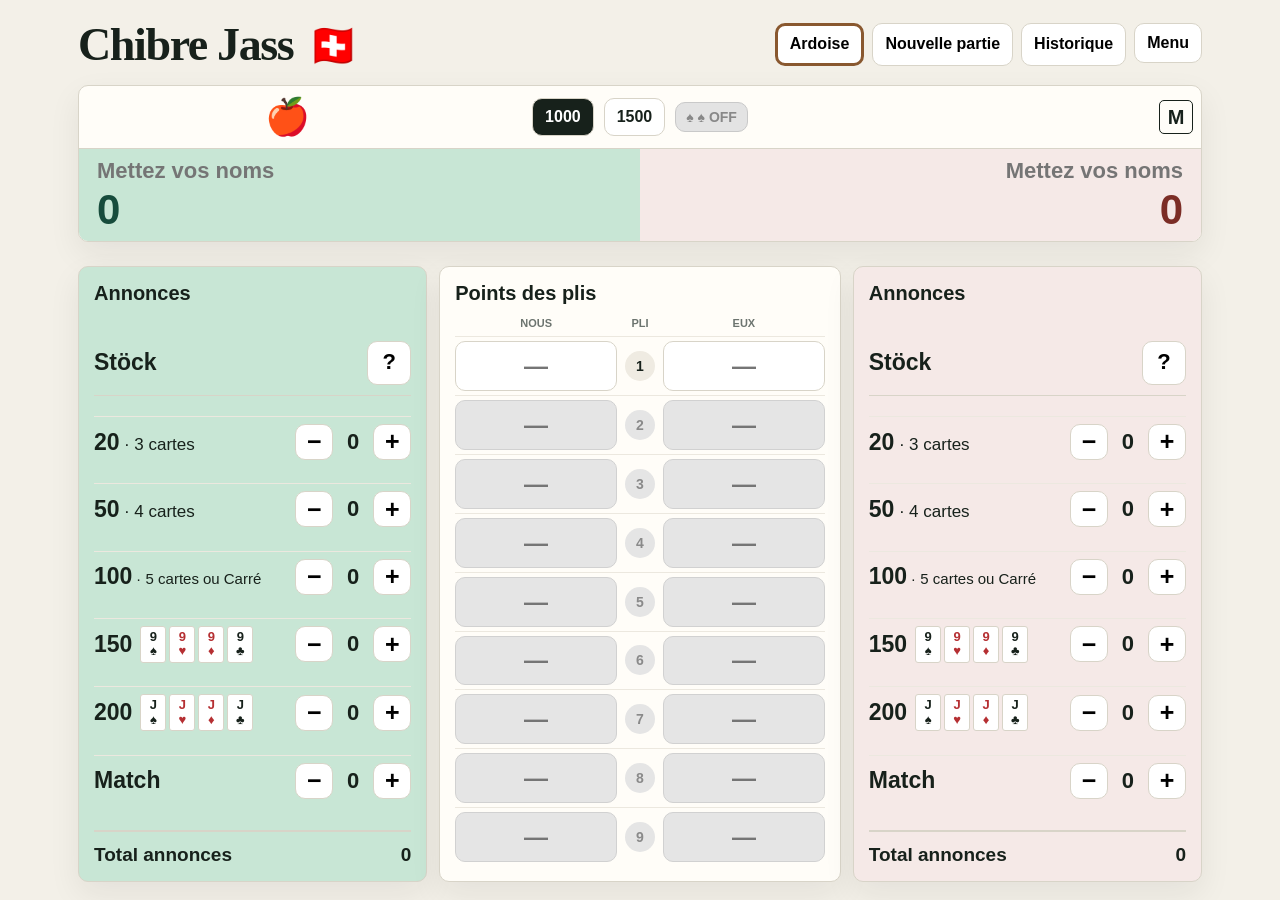
==== commit 1e2c4c1b: "V4.210 : affichage des points doublés et résumé final des annonces" ====
--- a/index.html
+++ b/index.html
@@ -5,7 +5,7 @@
 <meta name="viewport" content="width=device-width,initial-scale=1,viewport-fit=cover">
 <meta name="theme-color" content="#174c3c">
 <meta name="description" content="Feuille de score Chibre installable sur téléphone Android.">
-<link rel="manifest" href="manifest.webmanifest?v=4.209">
+<link rel="manifest" href="manifest.webmanifest?v=4.210">
 <link rel="apple-touch-icon" href="icon-red-192-v481.png">
 <link rel="icon" href="icon-red-192-v481.png">
 <title>Chibre Suisse</title>
@@ -476,7 +476,7 @@
 
 .mode-apple{text-decoration:none;color:inherit}.mode-apple:focus-visible{outline:2px solid var(--a);outline-offset:-3px;border-radius:8px}
 #slateManualForm>div:last-child{display:flex;gap:12px}#slateManualForm>div:last-child>button{flex:1 1 0;width:0;min-width:0}#roundDoubleToggle{white-space:nowrap;font-size:14px;padding:6px 10px}.double-active{background:#174c3c!important;color:#fff!important}.round .num{position:relative}.round-double-badge{display:block;font:700 17px/18px Arial,sans-serif;white-space:nowrap;letter-spacing:1px}.round .num>.round-double-badge{position:absolute;top:100%;left:50%;transform:translateX(-50%)}.slate-round-numbers>span:has(.round-double-badge){line-height:18px;margin-bottom:18px}.slate-round-numbers .round-double-badge{width:auto;line-height:18px}.slate-double-toggle{min-width:0;min-height:60px;font-size:13px;padding:14px 12px}.mise-open{display:inline-flex;align-items:center;justify-content:center;width:34px;height:34px;flex:0 0 34px;border:1.5px solid currentColor;border-radius:5px;color:inherit;text-decoration:none;font:700 20px/1 Arial,sans-serif}.slate-mise-open{position:absolute;left:calc(50% + 56px);top:50%;transform:translateY(-50%);z-index:3;background:#151a18;color:#f4f0e4}.mise-entry,.mise-goals,.mise-back{display:none}.mise-page .mise-entry{display:flex;align-items:center;gap:10px;font-weight:700}.mise-entry input{width:110px;min-height:36px;padding:4px 8px;border:1px solid var(--line);border-radius:7px;font:inherit}.mise-page .mise-goals{display:none;flex-basis:100%;margin:0;text-align:center;font-size:12px}.mise-page .mise-back{display:inline-block;color:inherit;font-size:14px}.mise-page .mode-apple,.mise-page #mode1000,.mise-page #mode1500,.mise-page #roundDoubleToggle,.mise-page .mise-open,.mise-page #slateDoubleToggle{display:none!important}.game-mode-row{position:relative}.game-mode-row>.mise-open{position:absolute;right:8px;top:50%;transform:translateY(-50%)}.slate-mise-open{left:auto;right:10px}.mise-page .title-row{position:relative;justify-content:center}.mise-page .title-row h1{width:100%;text-align:center;margin-left:0;margin-right:0}.mise-page .title-row .language-picker{position:absolute;right:0;top:50%;transform:translateY(-50%)}</style>
-<link rel="stylesheet" href="theme.css?v=4.209"><script src="theme.js?v=4.209"></script><link rel="stylesheet" href="responsive.css?v=4.209"></head>
+<link rel="stylesheet" href="theme.css?v=4.210"><script src="theme.js?v=4.210"></script><link rel="stylesheet" href="responsive.css?v=4.210"></head>
 <body>
 <dialog id="trumpRequiredDialog" class="language-dialog" aria-labelledby="trumpRequiredTitle"><button type="button" class="trump-dialog-close" onclick="dismissTrumpChoice(event)" data-i18n-aria-label="cancel" aria-label="Annuler">×</button><h2 id="trumpRequiredTitle" data-i18n="trump_guide">Qui fait Atout ?</h2><div style="display:flex;gap:12px;justify-content:center"><button type="button" id="trumpChooseA" onclick="confirmInitialTrump('a')" style="background:#c8e6d5"></button><button type="button" id="trumpChooseB" onclick="confirmInitialTrump('b')" style="background:#edc6cd"></button></div></dialog>
 
@@ -524,7 +524,7 @@
     <h1>Chibre Jass <span class="language-flag" aria-label="Suisse">🇨🇭</span></h1>
 
     
-    <span class="language-picker app-menu"><button type="button" id="menuToggle" class="app-menu-toggle" aria-expanded="false" aria-controls="languageChoices" data-i18n-aria-label="menu"><span class="menu-dots" aria-hidden="true">⋮</span><span class="menu-word" data-i18n="menu">Menu</span></button><span id="languageChoices" class="language-choices" hidden><button type="button" class="language-menu-title language-submenu-toggle" aria-expanded="false" aria-controls="languageList" onclick="toggleLanguageList()"><span data-i18n="language_menu">Langue</span><span class="menu-language-flags" aria-hidden="true">🇫🇷 🇩🇪 🇮🇹 🇬🇧</span></button><div id="languageList" class="language-list"><button type="button" data-language="fr" aria-pressed="true"><span aria-hidden="true">🇫🇷</span> Français</button><button type="button" data-language="de" aria-pressed="false"><span aria-hidden="true">🇩🇪</span> Deutsch</button><button type="button" data-language="it" aria-pressed="false"><span aria-hidden="true">🇮🇹</span> Italiano</button><button type="button" data-language="rm" aria-pressed="false"><span aria-hidden="true">🇨🇭</span> Rumantsch</button><button type="button" data-language="en" aria-pressed="false"><span aria-hidden="true">🇬🇧</span> English</button></div><button type="button" id="optionsToggle" onclick="toggleAppOptions()" aria-expanded="false" aria-controls="appOptions" data-i18n="options_menu">Options</button><div id="appOptions" hidden><button type="button" class="trump-menu-choice" onclick="toggleTrumpGuide();positionLanguageMenu()" aria-pressed="false"><span data-i18n="trump_guide">Qui fait Atout ?</span><span id="trumpGuideStatus" aria-hidden="true">✕</span></button><button type="button" class="rounds-menu-choice" onclick="toggleMenuRounds()" aria-pressed="true"><span data-i18n="show_slate_rounds">N° des donne dans ardoise</span><span id="menuRoundsStatus" aria-hidden="true">✓</span></button><button type="button" class="slate-ann-total-choice" onclick="toggleSlateAnnTotals()" aria-pressed="false"><span data-i18n="show_slate_ann_totals">Total annonces en fin de partie</span><span id="menuAnnTotalsStatus" aria-hidden="true">✕</span></button></div><button type="button" id="darkModeToggle" role="switch" aria-checked="false"><span data-i18n="dark_mode">Mode sombre</span><span class="dark-mode-switch" aria-hidden="true"><span id="darkModeStatus">OFF</span><span class="dark-mode-knob"></span></span></button><a class="menu-help" href="./comment-ca-marche.html" data-i18n="help">Comment ça marche ?</a><div class="menu-version">V4.209</div></span></span>
+    <span class="language-picker app-menu"><button type="button" id="menuToggle" class="app-menu-toggle" aria-expanded="false" aria-controls="languageChoices" data-i18n-aria-label="menu"><span class="menu-dots" aria-hidden="true">⋮</span><span class="menu-word" data-i18n="menu">Menu</span></button><span id="languageChoices" class="language-choices" hidden><button type="button" class="language-menu-title language-submenu-toggle" aria-expanded="false" aria-controls="languageList" onclick="toggleLanguageList()"><span data-i18n="language_menu">Langue</span><span class="menu-language-flags" aria-hidden="true">🇫🇷 🇩🇪 🇮🇹 🇬🇧</span></button><div id="languageList" class="language-list"><button type="button" data-language="fr" aria-pressed="true"><span aria-hidden="true">🇫🇷</span> Français</button><button type="button" data-language="de" aria-pressed="false"><span aria-hidden="true">🇩🇪</span> Deutsch</button><button type="button" data-language="it" aria-pressed="false"><span aria-hidden="true">🇮🇹</span> Italiano</button><button type="button" data-language="rm" aria-pressed="false"><span aria-hidden="true">🇨🇭</span> Rumantsch</button><button type="button" data-language="en" aria-pressed="false"><span aria-hidden="true">🇬🇧</span> English</button></div><button type="button" id="optionsToggle" onclick="toggleAppOptions()" aria-expanded="false" aria-controls="appOptions" data-i18n="options_menu">Options</button><div id="appOptions" hidden><button type="button" class="trump-menu-choice" onclick="toggleTrumpGuide();positionLanguageMenu()" aria-pressed="false"><span data-i18n="trump_guide">Qui fait Atout ?</span><span id="trumpGuideStatus" aria-hidden="true">✕</span></button><button type="button" class="rounds-menu-choice" onclick="toggleMenuRounds()" aria-pressed="true"><span data-i18n="show_slate_rounds">N° des donne dans ardoise</span><span id="menuRoundsStatus" aria-hidden="true">✓</span></button><button type="button" class="display-double-choice slate-ann-total-choice" onclick="toggleDisplayDouble()" aria-pressed="true"><span data-i18n="display_double">Afficher points doublés ?</span><span id="displayDoubleStatus" aria-hidden="true">✓</span></button><button type="button" class="slate-ann-total-choice" onclick="toggleSlateAnnTotals()" aria-pressed="false"><span data-i18n="show_slate_ann_totals">Total annonces en fin de partie</span><span id="menuAnnTotalsStatus" aria-hidden="true">✕</span></button></div><button type="button" id="darkModeToggle" role="switch" aria-checked="false"><span data-i18n="dark_mode">Mode sombre</span><span class="dark-mode-switch" aria-hidden="true"><span id="darkModeStatus">OFF</span><span class="dark-mode-knob"></span></span></button><a class="menu-help" href="./comment-ca-marche.html" data-i18n="help">Comment ça marche ?</a><div class="menu-version">V4.210</div></span></span>
 
   </div>
   
@@ -582,7 +582,7 @@
  </div>
 
  <!-- FIN DE LA PAGE HISTORIQUE -->
-<script src="./i18n.js?v=4.209"></script>
+<script src="./i18n.js?v=4.210"></script>
 <script>
 "use strict";
 const MAX=157, NROUNDS=12;
@@ -626,7 +626,12 @@
  const toast=document.getElementById("winToast");
  const slate=document.getElementById("slateDialog");
  if(slate.open && toast.parentElement!==slate)slate.appendChild(toast);
- document.getElementById("winnerMessage").textContent=t("win",{name,total});
+ const message=document.getElementById("winnerMessage");message.textContent=t("win",{name,total});
+ const winnerTeam=state.winnerTeam;
+ if(winnerTeam==="A"||winnerTeam==="B"){
+  const announcements=document.createElement("small");announcements.className="winner-announcements";
+  announcements.textContent=t("winner_announcements",{points:annTotal(winnerTeam),unit:t("pts")});message.appendChild(announcements);
+ }
  winnerShownFor=state.mode+"|"+name+"|"+threshold;
  if(dismissedWinner!==winnerShownFor)toast.classList.add("show");
 }
@@ -919,6 +924,8 @@
 }
 function updateMenuRounds(){
  const annStatus=document.getElementById("menuAnnTotalsStatus");annStatus.textContent=showSlateAnnTotals?"✓":"✕";annStatus.parentElement.setAttribute("aria-pressed",String(showSlateAnnTotals));
+ const doubleStatus=document.getElementById("displayDoubleStatus");doubleStatus.textContent=displayDouble?"✓":"✕";doubleStatus.parentElement.setAttribute("aria-pressed",String(displayDouble));
+ 
  const status=document.getElementById("menuRoundsStatus");status.textContent=showSlateRoundNumbers?"✓":"✕";
  status.parentElement.setAttribute("aria-pressed",String(showSlateRoundNumbers));
 }
@@ -1083,11 +1090,19 @@
  return index===currentDoubleRound()&&state.rounds[index]?.a===null?{...currentAnnCounters(team)}:{...(state.roundAnnSelections?.[index]?.[team]||{})};
 }
 function roundAnnPoints(team,index){return Object.entries(roundAnnSelection(team,index)).reduce((sum,[key,count])=>sum+count*(key==="stock"?20:(Number(key)||0)),0)*roundFactor(index);}
-function showRoundAnnouncements(team,index){
+function gameAnnSelection(team){
+ const totals={};
+ for(const round of Object.values(state.roundAnnSelections||{}))for(const [key,count] of Object.entries(round[team]||{}))totals[key]=(totals[key]||0)+count;
+ for(const [key,count] of Object.entries(currentAnnCounters(team)))totals[key]=(totals[key]||0)+count;
+ const legacy=state[team==="A"?"annA":"annB"]||{};
+ for(const key of ["stock",20,50,100,150,200])totals[key]=Math.max(totals[key]||0,legacy[key]||0);
+ return totals;
+}
+function showRoundAnnouncements(team,index,summary=false){
  let dialog=document.getElementById("roundAnnReadDialog");
  if(!dialog){dialog=document.createElement("dialog");dialog.id="roundAnnReadDialog";dialog.className="language-dialog";document.body.appendChild(dialog);dialog.addEventListener("click",event=>{if(event.target===dialog){const r=dialog.getBoundingClientRect();if(event.clientX<r.left||event.clientX>r.right||event.clientY<r.top||event.clientY>r.bottom)dialog.close();}});}
- dialog.replaceChildren();const title=document.createElement("h2");title.textContent=t("ann")+" · "+teamName(team)+" · "+(index+1);dialog.appendChild(title);
- const selection=roundAnnSelection(team,index),labels={stock:"20 · Stöck",20:t("cards_20"),50:t("cards_50"),100:t("cards_100")+" / "+t("four_kind"),150:"150",200:"200"};
+ dialog.replaceChildren();const title=document.createElement("h2");title.textContent=t("ann")+" · "+teamName(team)+(summary?"":" · "+(index+1));dialog.appendChild(title);
+ const selection=summary?gameAnnSelection(team):roundAnnSelection(team,index),labels={stock:"20 · Stöck",20:t("cards_20"),50:t("cards_50"),100:t("cards_100")+" / "+t("four_kind"),150:"150",200:"200"};
  for(const key of ["stock",20,50,100,150,200]){
   const count=selection[key]||0;if(!count)continue;
   const row=document.createElement("div");row.className="round-ann-detail";
@@ -1095,8 +1110,27 @@
   if(key===150||key===200){const cards=document.createElement("span");cards.className="nine-cards";for(const suit of ["♠","♥","♦","♣"]){const card=document.createElement("span");card.className="nine-card"+(["♥","♦"].includes(suit)?" red":"");card.textContent=(key===150?"9":"J")+suit;cards.appendChild(card);}row.appendChild(cards);}
   const amount=document.createElement("strong");amount.textContent="×"+count;row.appendChild(amount);dialog.appendChild(row);
  }
- if(!Object.values(selection).some(n=>n>0)){const empty=document.createElement("p");empty.textContent=String(state.annRoundAmounts?.[team]?.[index]||0)+" "+t("pts");dialog.appendChild(empty);}
+ if(!Object.values(selection).some(n=>n>0)){const empty=document.createElement("p");empty.textContent=String(summary?annTotal(team):(state.annRoundAmounts?.[team]?.[index]||0))+" "+t("pts");dialog.appendChild(empty);}
+ if(summary){const total=document.createElement("p");total.textContent=t("announcement_total")+" : "+annTotal(team)+" "+t("pts");dialog.appendChild(total);}
  const close=document.createElement("button");close.textContent="OK";close.onclick=()=>dialog.close();dialog.appendChild(close);dialog.showModal();
+}
+let displayDouble=true;
+try{displayDouble=localStorage.getItem("chibre_display_double")!=="false";}catch(error){}
+function toggleDisplayDouble(){
+ displayDouble=!displayDouble;try{localStorage.setItem("chibre_display_double",String(displayDouble));}catch(error){}
+ render();updateMenuRounds();positionLanguageMenu();
+}
+function setupRoundScoreDisplay(input,index,team){
+ let editing=false;
+ const showScore=()=>{const raw=state.rounds[index]?.[team];input.value=raw===null||raw===undefined?"":String(raw*(displayDouble?roundFactor(index):1));};
+ const editScore=()=>{
+  if(requireInitialTrump()){input.blur();return;}
+  if(!editing){const raw=state.rounds[index]?.[team];input.value=raw===null||raw===undefined?"":String(raw);editing=true;}
+  input.select();
+ };
+ input.onfocus=editScore;input.onclick=editScore;
+ input.onblur=()=>{editing=false;showScore();};
+ showScore();
 }
 function makeRounds(){
  const root=document.getElementById("rounds");root.innerHTML="";
@@ -1108,6 +1142,7 @@
   const b=document.createElement("input");b.className="score";b.type="text";b.pattern="[0-9]*";b.onfocus=()=>{if(requireInitialTrump()){b.blur();return;}b.select();};b.onclick=()=>{if(requireInitialTrump())return;b.select();};b.inputMode="numeric";b.value=r.b===null?"":r.b;b.placeholder="—";b.onchange=()=>setRound(i,"b",b.value);
   a.onkeydown=event=>enterRoundPoints(event,i,"a",a);b.onkeydown=event=>enterRoundPoints(event,i,"b",b);
   attachLongPressMatch(a,i,"a");attachLongPressMatch(b,i,"b");
+  setupRoundScoreDisplay(a,i,"a");setupRoundScoreDisplay(b,i,"b");
   if(state.trumpGuide&&trumpTeam()!==null&&r.a===null&&r.b===null&&i===state.rounds.findIndex(round=>round.a===null&&round.b===null)){(trumpTeam()==="a"?a:b).classList.add(trumpTeam()==="a"?"trump-green":"trump-pink");}
   const locked=state.rounds.slice(0,i).some(previous=>previous.a===null || previous.b===null);
   const victoryLocked=((!!state.winnerTeam||targetReached())&&i!==lastCompletedRound())||i<lastCompletedRound();
@@ -1123,7 +1158,7 @@
    button.classList.toggle("has-stock",hasStock);
    button.disabled=!played&&(locked||!!state.winnerTeam||targetReached());
    button.classList.toggle("current-trick-ann",!played&&!button.disabled);button.classList.toggle("has-ann-total",total>0);button.classList.toggle("past-ann",played);
-   button.onclick=()=>played?showRoundAnnouncements(team,i):openSlateAnnPicker(team);return button;
+   button.onclick=()=>state.winnerTeam?showRoundAnnouncements(team,i,true):played?showRoundAnnouncements(team,i):openSlateAnnPicker(team);return button;
   };
   row.append(announcementButton("A"),a,num,b,announcementButton("B"));root.appendChild(row);
  });
@@ -1476,7 +1511,7 @@
 }
 function slateStockVisible(team){
  if(!state.winnerTeam)return (currentAnnCounters(team).stock||0)>0;
- if(!showSlateAnnTotals)return false;
+
  return (currentAnnCounters(team).stock||0)>0||Object.values(state.roundAnnSelections||{}).some(round=>(round[team]?.stock||0)>0)||(state[team==="A"?"annA":"annB"]?.stock||0)>0;
 }
 function slateSvg(total,team){
@@ -1508,7 +1543,7 @@
  return `<svg viewBox="0 0 600 400" preserveAspectRatio="none" role="group" aria-label="${escapeHistoryText(accessible)}" xmlns="http://www.w3.org/2000/svg">
  ${team?`<g class="slate-hit" role="button" aria-disabled="${state.winnerTeam?"true":"false"}" tabindex="${state.winnerTeam?-1:0}" aria-label="${escapeHistoryText(t("manual_title",{team:teamName(team)}))}" onclick="openSlateManual('${team}')" onkeydown="if(event.key==='Enter'||event.key===' '){event.preventDefault();openSlateManual('${team}');}"><rect x="60" y="30" width="480" height="340" fill="transparent" pointer-events="all"/></g>`:""}
  <g pointer-events="none" fill="none" stroke="currentColor" stroke-width="3" stroke-linecap="round"><path d="M65 35 H535 L65 345 H535" opacity=".65"/>${tallies(points.hundreds,35)}${fiftyMarks}${tallies(points.twenties,345)}</g>
- <g pointer-events="none" fill="currentColor" font-family="Georgia,serif" font-size="20"><text x="12" y="42">100</text><text x="310" y="160">50</text><text x="20" y="352">20</text><text x="475" y="225" font-size="40">${points.remainder}</text></g><path d="M65 35 H535 L65 345 H535" fill="none" stroke="transparent" stroke-width="18" vector-effect="non-scaling-stroke" pointer-events="stroke"/>${team?`<g class="slate-ann-button" role="button" aria-disabled="${state.winnerTeam?"true":"false"}" tabindex="${state.winnerTeam?-1:0}" aria-label="${escapeHistoryText(t("ann_manual_title",{team:teamName(team)}))}" onclick="openSlateAnnPicker('${team}')" onkeydown="if(event.key==='Enter'||event.key===' '){event.preventDefault();openSlateAnnPicker('${team}');}"><rect x="8" y="170" width="60" height="60" rx="4" fill="#151a18" stroke="currentColor" stroke-width="2"/><text x="38" y="212" text-anchor="middle" fill="currentColor" font-family="system-ui,sans-serif" font-size="36">${escapeHistoryText(t("ann_symbol"))}</text></g>${!state.winnerTeam&&currentSlateAnnPoints(team)>0?`<text class="slate-final-ann-total" x="${window.matchMedia('(max-width:600px)').matches?38:8}" y="256" text-anchor="${window.matchMedia('(max-width:600px)').matches?'middle':'start'}" fill="#ffffff" font-family="system-ui,sans-serif" font-size="20" pointer-events="none">${currentSlateAnnPoints(team)}<tspan class="slate-ann-unit"> ${escapeHistoryText(t("pts"))}</tspan></text>`:""}${state.winnerTeam&&showSlateAnnTotals?`<text class="slate-final-ann-total" x="${window.matchMedia('(max-width:600px)').matches?38:8}" y="256" text-anchor="${window.matchMedia('(max-width:600px)').matches?'middle':'start'}" fill="#ffffff" font-family="system-ui,sans-serif" font-size="20" pointer-events="none">${annTotal(team)}<tspan class="slate-ann-unit"> ${escapeHistoryText(t("pts"))}</tspan></text>`:""}`:""}${team&&slateStockVisible(team)?`<text class="slate-ann-stock-cards" x="38" y="280" text-anchor="middle" fill="#ffffff" font-family="Arial,sans-serif" font-size="18" pointer-events="none" aria-label="Stöck">♚♛</text>`:""}${team?`<g class="slate-match-button" role="button" aria-disabled="${state.winnerTeam?"true":"false"}" tabindex="${state.winnerTeam?-1:0}" aria-label="${escapeHistoryText(t("slate_add",{value:257,team:teamName(team)}))}" onclick="slateMatch('${team}')" onkeydown="if(event.key==='Enter'||event.key===' '){event.preventDefault();slateMatch('${team}');}"><rect x="420" y="292" width="115" height="45" fill="transparent"/><text x="535" y="329" text-anchor="end" fill="#ffffff" font-family="Georgia, Palatino, serif" font-size="29" font-weight="400">${escapeHistoryText(t("match"))}</text></g>`:""}${team?`<g class="slate-edit-button" role="button" tabindex="0" aria-label="${escapeHistoryText(t("slate_edit",{team:teamName(team)}))}" onclick="openSlateEdit('${team}')" onkeydown="if(event.key==='Enter'||event.key===' '){event.preventDefault();openSlateEdit('${team}');}"><rect x="267.5" y="355" width="65" height="45" fill="transparent"/><text x="300" y="378" text-anchor="middle" dominant-baseline="central" transform="rotate(90 300 378)" fill="#ffffff" font-family="system-ui,sans-serif" font-size="42">↶</text></g>`:""}</svg>`;
+ <g pointer-events="none" fill="currentColor" font-family="Georgia,serif" font-size="20"><text x="12" y="42">100</text><text x="310" y="160">50</text><text x="20" y="352">20</text><text x="475" y="225" font-size="40">${points.remainder}</text></g><path d="M65 35 H535 L65 345 H535" fill="none" stroke="transparent" stroke-width="18" vector-effect="non-scaling-stroke" pointer-events="stroke"/>${team?`<g class="slate-ann-button" role="button" aria-disabled="false" tabindex="0" aria-label="${escapeHistoryText(t("ann_manual_title",{team:teamName(team)}))}" onclick="openSlateAnnPicker('${team}')" onkeydown="if(event.key==='Enter'||event.key===' '){event.preventDefault();openSlateAnnPicker('${team}');}"><rect x="8" y="170" width="60" height="60" rx="4" fill="#151a18" stroke="currentColor" stroke-width="2"/><text x="38" y="212" text-anchor="middle" fill="currentColor" font-family="system-ui,sans-serif" font-size="36">${escapeHistoryText(t("ann_symbol"))}</text></g>${state.winnerTeam||currentSlateAnnPoints(team)>0?`<text class="slate-final-ann-total" x="${window.matchMedia('(max-width:600px)').matches?38:8}" y="256" text-anchor="${window.matchMedia('(max-width:600px)').matches?'middle':'start'}" fill="#ffffff" font-family="system-ui,sans-serif" font-size="20" pointer-events="none">${state.winnerTeam?annTotal(team):currentSlateAnnPoints(team)}<tspan class="slate-ann-unit"> ${escapeHistoryText(t("pts"))}</tspan></text>`:""}}`:""}${team&&slateStockVisible(team)?`<text class="slate-ann-stock-cards" x="38" y="280" text-anchor="middle" fill="#ffffff" font-family="Arial,sans-serif" font-size="18" pointer-events="none" aria-label="Stöck">♚♛</text>`:""}${team?`<g class="slate-match-button" role="button" aria-disabled="${state.winnerTeam?"true":"false"}" tabindex="${state.winnerTeam?-1:0}" aria-label="${escapeHistoryText(t("slate_add",{value:257,team:teamName(team)}))}" onclick="slateMatch('${team}')" onkeydown="if(event.key==='Enter'||event.key===' '){event.preventDefault();slateMatch('${team}');}"><rect x="420" y="292" width="115" height="45" fill="transparent"/><text x="535" y="329" text-anchor="end" fill="#ffffff" font-family="Georgia, Palatino, serif" font-size="29" font-weight="400">${escapeHistoryText(t("match"))}</text></g>`:""}${team?`<g class="slate-edit-button" role="button" tabindex="0" aria-label="${escapeHistoryText(t("slate_edit",{team:teamName(team)}))}" onclick="openSlateEdit('${team}')" onkeydown="if(event.key==='Enter'||event.key===' '){event.preventDefault();openSlateEdit('${team}');}"><rect x="267.5" y="355" width="65" height="45" fill="transparent"/><text x="300" y="378" text-anchor="middle" dominant-baseline="central" transform="rotate(90 300 378)" fill="#ffffff" font-family="system-ui,sans-serif" font-size="42">↶</text></g>`:""}</svg>`;
 }
 let slateEditContext=null;
 function slateCompletedRounds(){
@@ -1728,6 +1763,7 @@
  document.getElementById("annPickerTotal").textContent=t("ann")+" : "+annPickerAmount()+" "+t("pts");
 }
 function openSlateAnnPicker(team,editing=false){
+ if(state.winnerTeam){showRoundAnnouncements(team,0,true);return;}
  if(requireInitialTrump())return;
  if(!["A","B"].includes(team))return;
  const entry=state.slateLastEntries?.[team];
@@ -1894,7 +1930,7 @@
 
 <script>
 if ("serviceWorker" in navigator && (location.protocol==="https:" || location.hostname==="localhost" || location.hostname==="127.0.0.1")) {
- const APP_VERSION="4.209";
+ const APP_VERSION="4.210";
  let checkingVersion=false;
  async function checkHostedVersion(){
   if(checkingVersion)return;checkingVersion=true;
--- a/responsive.css
+++ b/responsive.css
@@ -77,7 +77,7 @@
  .app .rounds{padding-top:7px}.app .rounds .rhead{padding-bottom:4px}
 }
 
-/* V4.209: compact phone headers; native Android keeps the system-bar inset. */
+/* V4.210: compact phone headers; native Android keeps the system-bar inset. */
 @media(max-width:600px){
  .app{padding-top:env(safe-area-inset-top,0px)!important}
  .app>header,.app .title-row{margin-top:0!important;padding-top:0!important}
@@ -318,3 +318,5 @@
 @media(max-width:600px){
  .mise-page .slate-dialog .slate-toolbar{padding-top:2px;margin-right:-6px}
 }
+
+.win-toast .winner-announcements{display:block;margin-top:12px;font-family:Arial,sans-serif;font-size:.45em;font-weight:600;line-height:1.3}
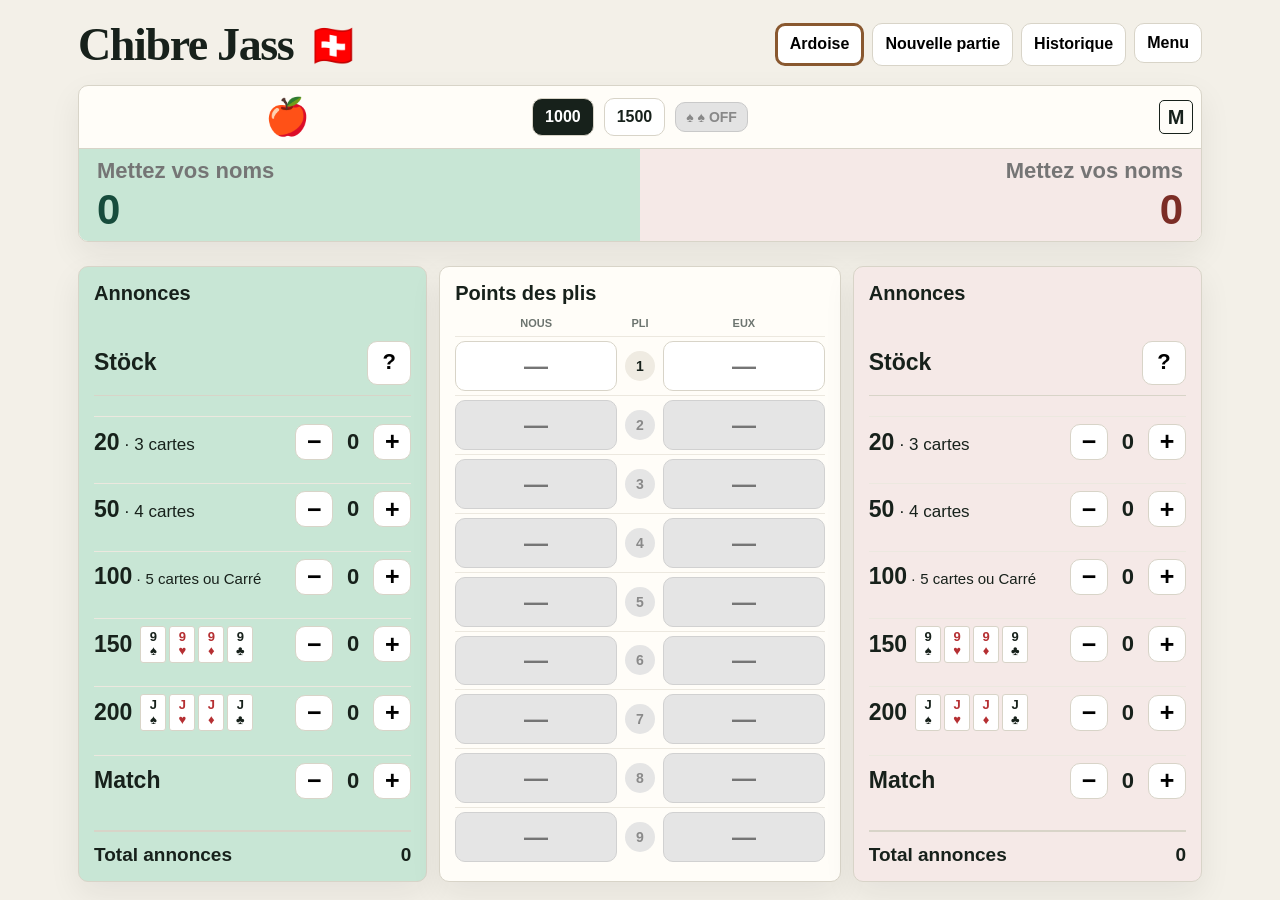
==== commit fbca7408: "V4.212 : page Pomme compacte et ardoises harmonisées" ====
--- a/index.html
+++ b/index.html
@@ -5,7 +5,7 @@
 <meta name="viewport" content="width=device-width,initial-scale=1,viewport-fit=cover">
 <meta name="theme-color" content="#174c3c">
 <meta name="description" content="Feuille de score Chibre installable sur téléphone Android.">
-<link rel="manifest" href="manifest.webmanifest?v=4.210">
+<link rel="manifest" href="manifest.webmanifest?v=4.212">
 <link rel="apple-touch-icon" href="icon-red-192-v481.png">
 <link rel="icon" href="icon-red-192-v481.png">
 <title>Chibre Suisse</title>
@@ -476,7 +476,7 @@
 
 .mode-apple{text-decoration:none;color:inherit}.mode-apple:focus-visible{outline:2px solid var(--a);outline-offset:-3px;border-radius:8px}
 #slateManualForm>div:last-child{display:flex;gap:12px}#slateManualForm>div:last-child>button{flex:1 1 0;width:0;min-width:0}#roundDoubleToggle{white-space:nowrap;font-size:14px;padding:6px 10px}.double-active{background:#174c3c!important;color:#fff!important}.round .num{position:relative}.round-double-badge{display:block;font:700 17px/18px Arial,sans-serif;white-space:nowrap;letter-spacing:1px}.round .num>.round-double-badge{position:absolute;top:100%;left:50%;transform:translateX(-50%)}.slate-round-numbers>span:has(.round-double-badge){line-height:18px;margin-bottom:18px}.slate-round-numbers .round-double-badge{width:auto;line-height:18px}.slate-double-toggle{min-width:0;min-height:60px;font-size:13px;padding:14px 12px}.mise-open{display:inline-flex;align-items:center;justify-content:center;width:34px;height:34px;flex:0 0 34px;border:1.5px solid currentColor;border-radius:5px;color:inherit;text-decoration:none;font:700 20px/1 Arial,sans-serif}.slate-mise-open{position:absolute;left:calc(50% + 56px);top:50%;transform:translateY(-50%);z-index:3;background:#151a18;color:#f4f0e4}.mise-entry,.mise-goals,.mise-back{display:none}.mise-page .mise-entry{display:flex;align-items:center;gap:10px;font-weight:700}.mise-entry input{width:110px;min-height:36px;padding:4px 8px;border:1px solid var(--line);border-radius:7px;font:inherit}.mise-page .mise-goals{display:none;flex-basis:100%;margin:0;text-align:center;font-size:12px}.mise-page .mise-back{display:inline-block;color:inherit;font-size:14px}.mise-page .mode-apple,.mise-page #mode1000,.mise-page #mode1500,.mise-page #roundDoubleToggle,.mise-page .mise-open,.mise-page #slateDoubleToggle{display:none!important}.game-mode-row{position:relative}.game-mode-row>.mise-open{position:absolute;right:8px;top:50%;transform:translateY(-50%)}.slate-mise-open{left:auto;right:10px}.mise-page .title-row{position:relative;justify-content:center}.mise-page .title-row h1{width:100%;text-align:center;margin-left:0;margin-right:0}.mise-page .title-row .language-picker{position:absolute;right:0;top:50%;transform:translateY(-50%)}</style>
-<link rel="stylesheet" href="theme.css?v=4.210"><script src="theme.js?v=4.210"></script><link rel="stylesheet" href="responsive.css?v=4.210"></head>
+<link rel="stylesheet" href="theme.css?v=4.212"><script src="theme.js?v=4.212"></script><link rel="stylesheet" href="responsive.css?v=4.212"></head>
 <body>
 <dialog id="trumpRequiredDialog" class="language-dialog" aria-labelledby="trumpRequiredTitle"><button type="button" class="trump-dialog-close" onclick="dismissTrumpChoice(event)" data-i18n-aria-label="cancel" aria-label="Annuler">×</button><h2 id="trumpRequiredTitle" data-i18n="trump_guide">Qui fait Atout ?</h2><div style="display:flex;gap:12px;justify-content:center"><button type="button" id="trumpChooseA" onclick="confirmInitialTrump('a')" style="background:#c8e6d5"></button><button type="button" id="trumpChooseB" onclick="confirmInitialTrump('b')" style="background:#edc6cd"></button></div></dialog>
 
@@ -524,7 +524,7 @@
     <h1>Chibre Jass <span class="language-flag" aria-label="Suisse">🇨🇭</span></h1>
 
     
-    <span class="language-picker app-menu"><button type="button" id="menuToggle" class="app-menu-toggle" aria-expanded="false" aria-controls="languageChoices" data-i18n-aria-label="menu"><span class="menu-dots" aria-hidden="true">⋮</span><span class="menu-word" data-i18n="menu">Menu</span></button><span id="languageChoices" class="language-choices" hidden><button type="button" class="language-menu-title language-submenu-toggle" aria-expanded="false" aria-controls="languageList" onclick="toggleLanguageList()"><span data-i18n="language_menu">Langue</span><span class="menu-language-flags" aria-hidden="true">🇫🇷 🇩🇪 🇮🇹 🇬🇧</span></button><div id="languageList" class="language-list"><button type="button" data-language="fr" aria-pressed="true"><span aria-hidden="true">🇫🇷</span> Français</button><button type="button" data-language="de" aria-pressed="false"><span aria-hidden="true">🇩🇪</span> Deutsch</button><button type="button" data-language="it" aria-pressed="false"><span aria-hidden="true">🇮🇹</span> Italiano</button><button type="button" data-language="rm" aria-pressed="false"><span aria-hidden="true">🇨🇭</span> Rumantsch</button><button type="button" data-language="en" aria-pressed="false"><span aria-hidden="true">🇬🇧</span> English</button></div><button type="button" id="optionsToggle" onclick="toggleAppOptions()" aria-expanded="false" aria-controls="appOptions" data-i18n="options_menu">Options</button><div id="appOptions" hidden><button type="button" class="trump-menu-choice" onclick="toggleTrumpGuide();positionLanguageMenu()" aria-pressed="false"><span data-i18n="trump_guide">Qui fait Atout ?</span><span id="trumpGuideStatus" aria-hidden="true">✕</span></button><button type="button" class="rounds-menu-choice" onclick="toggleMenuRounds()" aria-pressed="true"><span data-i18n="show_slate_rounds">N° des donne dans ardoise</span><span id="menuRoundsStatus" aria-hidden="true">✓</span></button><button type="button" class="display-double-choice slate-ann-total-choice" onclick="toggleDisplayDouble()" aria-pressed="true"><span data-i18n="display_double">Afficher points doublés ?</span><span id="displayDoubleStatus" aria-hidden="true">✓</span></button><button type="button" class="slate-ann-total-choice" onclick="toggleSlateAnnTotals()" aria-pressed="false"><span data-i18n="show_slate_ann_totals">Total annonces en fin de partie</span><span id="menuAnnTotalsStatus" aria-hidden="true">✕</span></button></div><button type="button" id="darkModeToggle" role="switch" aria-checked="false"><span data-i18n="dark_mode">Mode sombre</span><span class="dark-mode-switch" aria-hidden="true"><span id="darkModeStatus">OFF</span><span class="dark-mode-knob"></span></span></button><a class="menu-help" href="./comment-ca-marche.html" data-i18n="help">Comment ça marche ?</a><div class="menu-version">V4.210</div></span></span>
+    <span class="language-picker app-menu"><button type="button" id="menuToggle" class="app-menu-toggle" aria-expanded="false" aria-controls="languageChoices" data-i18n-aria-label="menu"><span class="menu-dots" aria-hidden="true">⋮</span><span class="menu-word" data-i18n="menu">Menu</span></button><span id="languageChoices" class="language-choices" hidden><button type="button" class="language-menu-title language-submenu-toggle" aria-expanded="false" aria-controls="languageList" onclick="toggleLanguageList()"><span data-i18n="language_menu">Langue</span><span class="menu-language-flags" aria-hidden="true">🇫🇷 🇩🇪 🇮🇹 🇬🇧</span></button><div id="languageList" class="language-list"><button type="button" data-language="fr" aria-pressed="true"><span aria-hidden="true">🇫🇷</span> Français</button><button type="button" data-language="de" aria-pressed="false"><span aria-hidden="true">🇩🇪</span> Deutsch</button><button type="button" data-language="it" aria-pressed="false"><span aria-hidden="true">🇮🇹</span> Italiano</button><button type="button" data-language="rm" aria-pressed="false"><span aria-hidden="true">🇨🇭</span> Rumantsch</button><button type="button" data-language="en" aria-pressed="false"><span aria-hidden="true">🇬🇧</span> English</button></div><button type="button" id="optionsToggle" onclick="toggleAppOptions()" aria-expanded="false" aria-controls="appOptions" data-i18n="options_menu">Options</button><div id="appOptions" hidden><button type="button" class="trump-menu-choice" onclick="toggleTrumpGuide();positionLanguageMenu()" aria-pressed="false"><span data-i18n="trump_guide">Qui fait Atout ?</span><span id="trumpGuideStatus" aria-hidden="true">✕</span></button><button type="button" class="rounds-menu-choice" onclick="toggleMenuRounds()" aria-pressed="true"><span data-i18n="show_slate_rounds">N° des donne dans ardoise</span><span id="menuRoundsStatus" aria-hidden="true">✓</span></button><button type="button" class="display-double-choice slate-ann-total-choice" onclick="toggleDisplayDouble()" aria-pressed="true"><span data-i18n="display_double">Afficher points doublés ?</span><span id="displayDoubleStatus" aria-hidden="true">✓</span></button><button type="button" class="slate-ann-total-choice" onclick="toggleSlateAnnTotals()" aria-pressed="false"><span data-i18n="show_slate_ann_totals">Total annonces en fin de partie</span><span id="menuAnnTotalsStatus" aria-hidden="true">✕</span></button></div><button type="button" id="darkModeToggle" role="switch" aria-checked="false"><span data-i18n="dark_mode">Mode sombre</span><span class="dark-mode-switch" aria-hidden="true"><span id="darkModeStatus">OFF</span><span class="dark-mode-knob"></span></span></button><a class="menu-help" href="./comment-ca-marche.html" data-i18n="help">Comment ça marche ?</a><div class="menu-version">V4.212</div></span></span>
 
   </div>
   
@@ -582,7 +582,7 @@
  </div>
 
  <!-- FIN DE LA PAGE HISTORIQUE -->
-<script src="./i18n.js?v=4.210"></script>
+<script src="./i18n.js?v=4.212"></script>
 <script>
 "use strict";
 const MAX=157, NROUNDS=12;
@@ -1930,7 +1930,7 @@
 
 <script>
 if ("serviceWorker" in navigator && (location.protocol==="https:" || location.hostname==="localhost" || location.hostname==="127.0.0.1")) {
- const APP_VERSION="4.210";
+ const APP_VERSION="4.212";
  let checkingVersion=false;
  async function checkHostedVersion(){
   if(checkingVersion)return;checkingVersion=true;
--- a/responsive.css
+++ b/responsive.css
@@ -77,7 +77,7 @@
  .app .rounds{padding-top:7px}.app .rounds .rhead{padding-bottom:4px}
 }
 
-/* V4.210: compact phone headers; native Android keeps the system-bar inset. */
+/* V4.212: compact phone headers; native Android keeps the system-bar inset. */
 @media(max-width:600px){
  .app{padding-top:env(safe-area-inset-top,0px)!important}
  .app>header,.app .title-row{margin-top:0!important;padding-top:0!important}
@@ -187,20 +187,20 @@
 #historyPage .history-game{border-radius:10px!important}
 
 /* Ardoise Chibre : double pique à gauche du numéro de pli. */
-body:not(.mise-page) .slate-round-numbers>span:has(.round-double-badge){position:relative;margin-bottom:0;line-height:20px}
-body:not(.mise-page) .slate-round-numbers .round-double-badge{position:absolute;right:calc(100% + 1px);top:50%;transform:translateY(-50%);width:max-content;line-height:18px;white-space:nowrap}
+body .slate-round-numbers>span:has(.round-double-badge){position:relative;margin-bottom:0;line-height:20px}
+body .slate-round-numbers .round-double-badge{position:absolute;right:calc(100% + 1px);top:50%;transform:translateY(-50%);width:max-content;line-height:18px;white-space:nowrap}
 
 /* Réserver un peu plus de place aux doubles piques à droite du Z. */
-body:not(.mise-page) .slate-score-area .slate-z-area{width:calc(100% - 36px)}
+body .slate-score-area .slate-z-area{width:calc(100% - 36px)}
 
 /* Ardoise sur téléphone : utiliser la hauteur disponible sans marges vides. */
 @media(max-width:600px){
- body:not(.mise-page) .slate-dialog{border-width:6px}
- body:not(.mise-page) .slate-dialog .slate-content{padding:0 6px 0}
- body:not(.mise-page) .slate-dialog .slate-toolbar{margin-bottom:0}
- body:not(.mise-page) .slate-dialog .slate-half{padding-top:3px;padding-bottom:0;gap:0}
- body:not(.mise-page) .slate-half .slate-z-area svg{width:100%;height:100%;max-height:none;aspect-ratio:auto}
- html.native-android body:not(.mise-page) .slate-dialog{padding-top:0;padding-bottom:0}
+ body .slate-dialog{border-width:6px}
+ body .slate-dialog .slate-content{padding:0 6px 0}
+ body .slate-dialog .slate-toolbar{margin-bottom:0}
+ body .slate-dialog .slate-half{padding-top:3px;padding-bottom:0;gap:0}
+ body .slate-half .slate-z-area svg{width:100%;height:100%;max-height:none;aspect-ratio:auto}
+ html.native-android body .slate-dialog{padding-top:0;padding-bottom:0}
 }
 
 /* Pomme: choix de 2, 3 ou 4 joueurs. */
@@ -248,8 +248,8 @@
 
 #roundDoubleToggle.double-unavailable{background:#e3e3e3!important;color:#888!important;border-color:#c9c9c9!important;opacity:1;cursor:not-allowed;box-shadow:none}
 
-body:not(.mise-page) #slateDialog[data-game-mode="1000"] .slate-score-area .slate-z-area{width:calc(100% - 24px);margin-inline:auto}
-body:not(.mise-page) #slateDialog[data-game-mode="1500"] .slate-score-area .slate-z-area{width:calc(100% - 36px)}
+body #slateDialog[data-game-mode="1000"] .slate-score-area .slate-z-area{width:calc(100% - 24px);margin-inline:auto}
+body #slateDialog[data-game-mode="1500"] .slate-score-area .slate-z-area{width:calc(100% - 36px)}
 
 .language-choices .slate-ann-total-choice{display:flex;justify-content:space-between;align-items:center;gap:8px}.slate-ann-total-choice span:first-child{min-width:0}.slate-ann-total-choice span:last-child{flex-shrink:0;font-weight:700;white-space:nowrap}
 
@@ -311,12 +311,67 @@
 #annPickerRows .stock-row{padding:7px 0;margin:0}
 #annPickerRows .stock-row .stock-toggle{align-self:center}
 
-body:not(.mise-page) .slate-dialog .slate-toolbar{padding-top:2px}
-
-@media(max-width:600px){body:not(.mise-page) .slate-dialog .slate-toolbar{margin-right:-4px}}
-
-@media(max-width:600px){
- .mise-page .slate-dialog .slate-toolbar{padding-top:2px;margin-right:-6px}
+body .slate-dialog .slate-toolbar{padding-top:2px}
+
+@media(max-width:600px){body .slate-dialog .slate-toolbar{margin-right:-4px}}
+
+@media(max-width:600px){
+ .mise-page .slate-dialog .slate-toolbar{padding-top:2px;margin-right:-4px}
 }
 
 .win-toast .winner-announcements{display:block;margin-top:12px;font-family:Arial,sans-serif;font-size:.45em;font-weight:600;line-height:1.3}
+
+/* La Mise utilise la géométrie de l’ardoise Chibre sans double pique. */
+.mise-page #slateDialog .slate-score-area .slate-z-area{width:calc(100% - 24px);margin-inline:auto}
+
+/* Totaux d’équipe plus lisibles, chacun dans sa colonne réservée. */
+.slate-dialog .slate-team-line{display:grid;grid-template-columns:minmax(0,1fr) max-content;align-items:center;column-gap:12px}
+.slate-dialog .slate-team-line .slate-name-edit{max-width:100%;min-width:0;justify-self:start;overflow-wrap:anywhere}
+.slate-dialog #slateTotalA,.slate-dialog #slateTotalB{font-size:clamp(24px,5.8vw,34px);line-height:1.15;font-weight:700;white-space:nowrap;justify-self:end}
+@media(max-width:360px){.slate-dialog #slateTotalA,.slate-dialog #slateTotalB{font-size:22px}}
+
+/* Actions de la Pomme en haut, dans le style de la page principale. */
+.apple-sheet .apple-header-actions{display:grid;grid-template-columns:minmax(0,1.25fr) minmax(0,1fr) minmax(0,1.25fr);gap:8px;margin:0 0 8px}
+.apple-sheet .apple-header-actions button{width:100%;min-width:0;min-height:40px;border:1px solid #d8d4c8;border-radius:10px;background:#fff;font-family:Arial,sans-serif;font-size:15px;font-weight:700;padding:6px 8px;line-height:1.2;text-align:center;overflow-wrap:normal}
+html[data-theme="dark"] .apple-sheet .apple-header-actions button{background:#29352f;color:var(--ink);border-color:var(--line)}
+@media(max-width:600px){.apple-sheet .apple-header-actions{gap:clamp(4px,1.5vw,8px)}.apple-sheet .apple-header-actions button{font-size:clamp(12px,3.5vw,15px);padding:6px 3px}}
+
+/* Pomme et choix des joueurs rapprochés de la barre système, sans découpe. */
+@media(max-width:600px){
+ .apple-sheet header.apple-page-header{margin-top:0!important;padding-top:2px;min-height:72px}
+ .apple-sheet .apple-page-header #playersToggle{top:2px}
+}
+
+/* Le titre Pomme conserve la taille du réglage 95 %, hors curseur global. */
+.apple-sheet h1#title.apple-page-symbol{font-size:57px!important}
+
+/* Symboles du choix Pomme / trait / carré : taille constante à 95 %. */
+.apple-sheet #markDialog .choice-symbol{font-size:30.4px!important;height:36.1px;min-height:36.1px;flex-basis:36.1px;line-height:1}
+.apple-sheet #markDialog [data-mark="stroke"] .choice-symbol{font-size:0!important}
+.apple-sheet #markDialog [data-mark="stroke"] .choice-symbol::before{width:3.8px;height:30.4px}
+
+/* En-tête Pomme compact sous la barre d’informations du téléphone. */
+@media(max-width:600px){
+ .apple-sheet header.apple-page-header{padding-top:0;min-height:66px;align-items:flex-start}
+ .apple-sheet h1#title.apple-page-symbol{align-self:flex-start;line-height:1.05!important;margin-top:2px!important}
+ .apple-sheet .apple-page-header #playersToggle{top:0}
+}
+
+.apple-sheet .apple-header-actions{grid-template-columns:repeat(2,minmax(0,1fr))}
+
+/* En-tête Pomme de même échelle que le titre Chibre, hors réglage du texte. */
+.apple-sheet header.apple-page-header{min-height:48.3px;padding-top:0;height:auto;margin-top:0!important;align-items:center}
+.apple-sheet h1#title.apple-page-symbol{font-size:46px!important;line-height:1.05!important;margin:0!important;transform:none;align-self:center;flex:none}
+.apple-sheet .apple-page-header #playersToggle{top:50%;transform:translateY(-50%)}
+@media(max-width:600px){
+ .apple-sheet header.apple-page-header{min-height:40px;padding-top:2px;align-items:center}
+ .apple-sheet h1#title.apple-page-symbol{font-size:clamp(26px,7.4vw,31px)!important;line-height:1.05!important;margin:0!important;align-self:center}
+ .apple-sheet .apple-page-header #playersToggle{top:50%;transform:translateY(-50%)}
+}
+
+/* La barre système est déjà réservée par Android ; aucun second retrait. */
+@media(max-width:600px){
+ html.native-android body.apple-sheet main{padding-top:0!important}
+ html.native-android .apple-sheet #back{top:0!important}
+ .apple-sheet header.apple-page-header{padding-top:0;min-height:40px}
+}
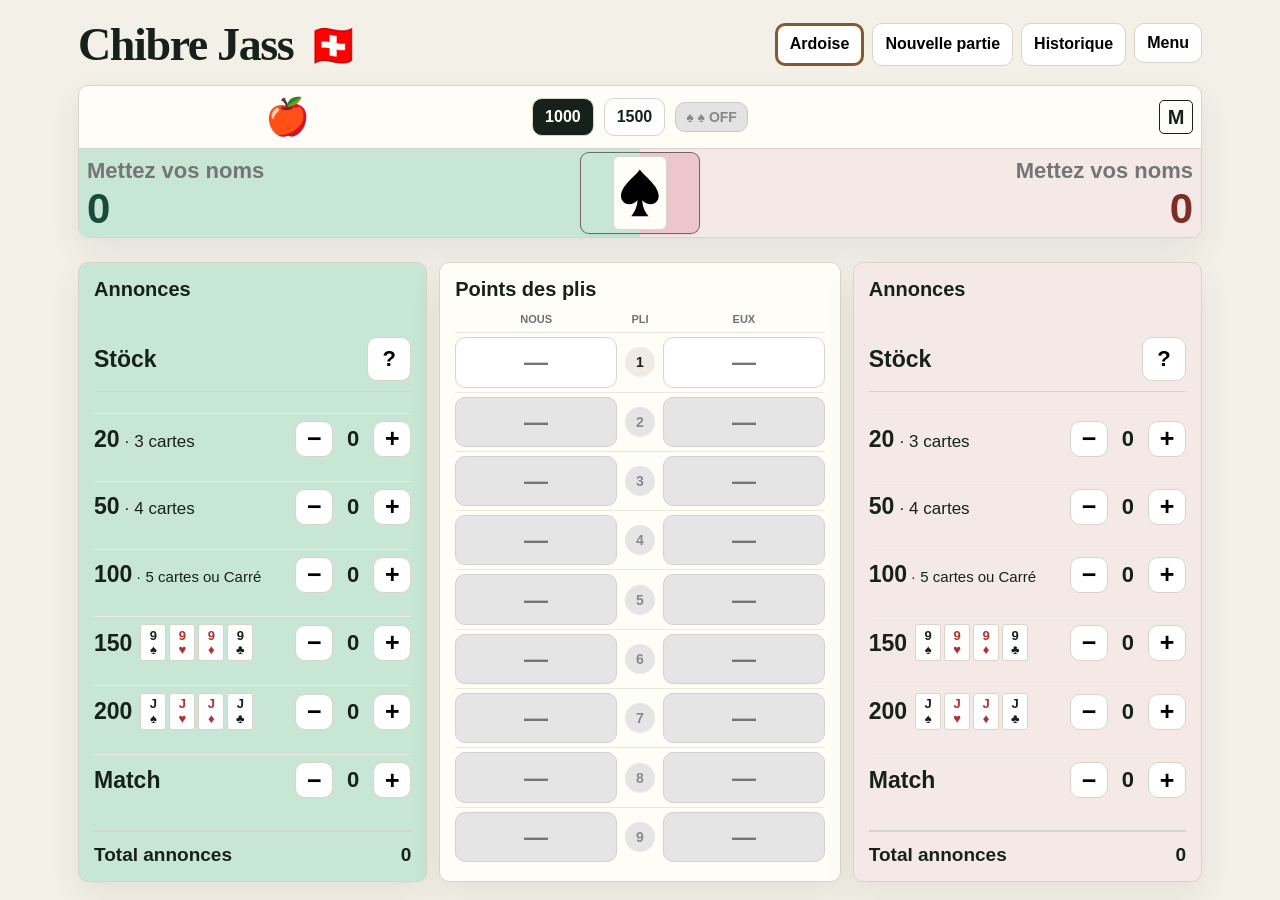
==== commit 0f947faf: "V4.215 : tablette, trophées, menus des ardoises et effacement Pomme" ====
--- a/index.html
+++ b/index.html
@@ -5,7 +5,7 @@
 <meta name="viewport" content="width=device-width,initial-scale=1,viewport-fit=cover">
 <meta name="theme-color" content="#174c3c">
 <meta name="description" content="Feuille de score Chibre installable sur téléphone Android.">
-<link rel="manifest" href="manifest.webmanifest?v=4.212">
+<link rel="manifest" href="manifest.webmanifest?v=4.215">
 <link rel="apple-touch-icon" href="icon-red-192-v481.png">
 <link rel="icon" href="icon-red-192-v481.png">
 <title>Chibre Suisse</title>
@@ -476,7 +476,7 @@
 
 .mode-apple{text-decoration:none;color:inherit}.mode-apple:focus-visible{outline:2px solid var(--a);outline-offset:-3px;border-radius:8px}
 #slateManualForm>div:last-child{display:flex;gap:12px}#slateManualForm>div:last-child>button{flex:1 1 0;width:0;min-width:0}#roundDoubleToggle{white-space:nowrap;font-size:14px;padding:6px 10px}.double-active{background:#174c3c!important;color:#fff!important}.round .num{position:relative}.round-double-badge{display:block;font:700 17px/18px Arial,sans-serif;white-space:nowrap;letter-spacing:1px}.round .num>.round-double-badge{position:absolute;top:100%;left:50%;transform:translateX(-50%)}.slate-round-numbers>span:has(.round-double-badge){line-height:18px;margin-bottom:18px}.slate-round-numbers .round-double-badge{width:auto;line-height:18px}.slate-double-toggle{min-width:0;min-height:60px;font-size:13px;padding:14px 12px}.mise-open{display:inline-flex;align-items:center;justify-content:center;width:34px;height:34px;flex:0 0 34px;border:1.5px solid currentColor;border-radius:5px;color:inherit;text-decoration:none;font:700 20px/1 Arial,sans-serif}.slate-mise-open{position:absolute;left:calc(50% + 56px);top:50%;transform:translateY(-50%);z-index:3;background:#151a18;color:#f4f0e4}.mise-entry,.mise-goals,.mise-back{display:none}.mise-page .mise-entry{display:flex;align-items:center;gap:10px;font-weight:700}.mise-entry input{width:110px;min-height:36px;padding:4px 8px;border:1px solid var(--line);border-radius:7px;font:inherit}.mise-page .mise-goals{display:none;flex-basis:100%;margin:0;text-align:center;font-size:12px}.mise-page .mise-back{display:inline-block;color:inherit;font-size:14px}.mise-page .mode-apple,.mise-page #mode1000,.mise-page #mode1500,.mise-page #roundDoubleToggle,.mise-page .mise-open,.mise-page #slateDoubleToggle{display:none!important}.game-mode-row{position:relative}.game-mode-row>.mise-open{position:absolute;right:8px;top:50%;transform:translateY(-50%)}.slate-mise-open{left:auto;right:10px}.mise-page .title-row{position:relative;justify-content:center}.mise-page .title-row h1{width:100%;text-align:center;margin-left:0;margin-right:0}.mise-page .title-row .language-picker{position:absolute;right:0;top:50%;transform:translateY(-50%)}</style>
-<link rel="stylesheet" href="theme.css?v=4.212"><script src="theme.js?v=4.212"></script><link rel="stylesheet" href="responsive.css?v=4.212"></head>
+<link rel="stylesheet" href="theme.css?v=4.215"><script src="theme.js?v=4.215"></script><link rel="stylesheet" href="responsive.css?v=4.215"></head>
 <body>
 <dialog id="trumpRequiredDialog" class="language-dialog" aria-labelledby="trumpRequiredTitle"><button type="button" class="trump-dialog-close" onclick="dismissTrumpChoice(event)" data-i18n-aria-label="cancel" aria-label="Annuler">×</button><h2 id="trumpRequiredTitle" data-i18n="trump_guide">Qui fait Atout ?</h2><div style="display:flex;gap:12px;justify-content:center"><button type="button" id="trumpChooseA" onclick="confirmInitialTrump('a')" style="background:#c8e6d5"></button><button type="button" id="trumpChooseB" onclick="confirmInitialTrump('b')" style="background:#edc6cd"></button></div></dialog>
 
@@ -524,7 +524,7 @@
     <h1>Chibre Jass <span class="language-flag" aria-label="Suisse">🇨🇭</span></h1>
 
     
-    <span class="language-picker app-menu"><button type="button" id="menuToggle" class="app-menu-toggle" aria-expanded="false" aria-controls="languageChoices" data-i18n-aria-label="menu"><span class="menu-dots" aria-hidden="true">⋮</span><span class="menu-word" data-i18n="menu">Menu</span></button><span id="languageChoices" class="language-choices" hidden><button type="button" class="language-menu-title language-submenu-toggle" aria-expanded="false" aria-controls="languageList" onclick="toggleLanguageList()"><span data-i18n="language_menu">Langue</span><span class="menu-language-flags" aria-hidden="true">🇫🇷 🇩🇪 🇮🇹 🇬🇧</span></button><div id="languageList" class="language-list"><button type="button" data-language="fr" aria-pressed="true"><span aria-hidden="true">🇫🇷</span> Français</button><button type="button" data-language="de" aria-pressed="false"><span aria-hidden="true">🇩🇪</span> Deutsch</button><button type="button" data-language="it" aria-pressed="false"><span aria-hidden="true">🇮🇹</span> Italiano</button><button type="button" data-language="rm" aria-pressed="false"><span aria-hidden="true">🇨🇭</span> Rumantsch</button><button type="button" data-language="en" aria-pressed="false"><span aria-hidden="true">🇬🇧</span> English</button></div><button type="button" id="optionsToggle" onclick="toggleAppOptions()" aria-expanded="false" aria-controls="appOptions" data-i18n="options_menu">Options</button><div id="appOptions" hidden><button type="button" class="trump-menu-choice" onclick="toggleTrumpGuide();positionLanguageMenu()" aria-pressed="false"><span data-i18n="trump_guide">Qui fait Atout ?</span><span id="trumpGuideStatus" aria-hidden="true">✕</span></button><button type="button" class="rounds-menu-choice" onclick="toggleMenuRounds()" aria-pressed="true"><span data-i18n="show_slate_rounds">N° des donne dans ardoise</span><span id="menuRoundsStatus" aria-hidden="true">✓</span></button><button type="button" class="display-double-choice slate-ann-total-choice" onclick="toggleDisplayDouble()" aria-pressed="true"><span data-i18n="display_double">Afficher points doublés ?</span><span id="displayDoubleStatus" aria-hidden="true">✓</span></button><button type="button" class="slate-ann-total-choice" onclick="toggleSlateAnnTotals()" aria-pressed="false"><span data-i18n="show_slate_ann_totals">Total annonces en fin de partie</span><span id="menuAnnTotalsStatus" aria-hidden="true">✕</span></button></div><button type="button" id="darkModeToggle" role="switch" aria-checked="false"><span data-i18n="dark_mode">Mode sombre</span><span class="dark-mode-switch" aria-hidden="true"><span id="darkModeStatus">OFF</span><span class="dark-mode-knob"></span></span></button><a class="menu-help" href="./comment-ca-marche.html" data-i18n="help">Comment ça marche ?</a><div class="menu-version">V4.212</div></span></span>
+    <span class="language-picker app-menu"><button type="button" id="menuToggle" class="app-menu-toggle" aria-expanded="false" aria-controls="languageChoices" data-i18n-aria-label="menu"><span class="menu-dots" aria-hidden="true">⋮</span><span class="menu-word" data-i18n="menu">Menu</span></button><span id="languageChoices" class="language-choices" hidden><button type="button" class="language-menu-title language-submenu-toggle" aria-expanded="false" aria-controls="languageList" onclick="toggleLanguageList()"><span data-i18n="language_menu">Langue</span><span class="menu-language-flags" aria-hidden="true">🇫🇷 🇩🇪 🇮🇹 🇬🇧</span></button><div id="languageList" class="language-list"><button type="button" data-language="fr" aria-pressed="true"><span aria-hidden="true">🇫🇷</span> Français</button><button type="button" data-language="de" aria-pressed="false"><span aria-hidden="true">🇩🇪</span> Deutsch</button><button type="button" data-language="it" aria-pressed="false"><span aria-hidden="true">🇮🇹</span> Italiano</button><button type="button" data-language="rm" aria-pressed="false"><span aria-hidden="true">🇨🇭</span> Rumantsch</button><button type="button" data-language="en" aria-pressed="false"><span aria-hidden="true">🇬🇧</span> English</button></div><button type="button" id="optionsToggle" onclick="toggleAppOptions()" aria-expanded="false" aria-controls="appOptions" data-i18n="options_menu">Options</button><div id="appOptions" hidden><button type="button" class="trump-menu-choice" onclick="toggleTrumpGuide();positionLanguageMenu()" aria-pressed="false"><span data-i18n="trump_guide">Qui fait Atout ?</span><span id="trumpGuideStatus" aria-hidden="true">✕</span></button><button type="button" class="rounds-menu-choice" onclick="toggleMenuRounds()" aria-pressed="true"><span data-i18n="show_slate_rounds">N° des donne dans ardoise</span><span id="menuRoundsStatus" aria-hidden="true">✓</span></button><button type="button" class="display-double-choice slate-ann-total-choice" onclick="toggleDisplayDouble()" aria-pressed="true"><span data-i18n="display_double">Afficher points doublés ?</span><span id="displayDoubleStatus" aria-hidden="true">✓</span></button></div><button type="button" id="darkModeToggle" role="switch" aria-checked="false"><span data-i18n="dark_mode">Mode sombre</span><span class="dark-mode-switch" aria-hidden="true"><span id="darkModeStatus">OFF</span><span class="dark-mode-knob"></span></span></button><a class="menu-help" href="./comment-ca-marche.html" data-i18n="help">Comment ça marche ?</a><div class="menu-version">V4.215</div></span></span>
 
   </div>
   
@@ -582,7 +582,7 @@
  </div>
 
  <!-- FIN DE LA PAGE HISTORIQUE -->
-<script src="./i18n.js?v=4.212"></script>
+<script src="./i18n.js?v=4.215"></script>
 <script>
 "use strict";
 const MAX=157, NROUNDS=12;
@@ -598,7 +598,7 @@
 const IS_MISE=location.pathname.endsWith("/mise.html");
 const GAME_STORAGE_KEY=IS_MISE?"chibre_mise_v1":"chibre_clean_v1";
 let state={
- nameA:"",nameB:"",mode:1000,
+ nameA:"",nameB:"",mode:1000,trumpGuide:true,
  rounds:Array.from({length:NROUNDS},()=>({a:null,b:null})),
  annA:{},annB:{}
 };
@@ -923,7 +923,7 @@
  document.getElementById("optionsToggle").setAttribute("aria-expanded",String(!panel.hidden));updateMenuRounds();positionLanguageMenu();
 }
 function updateMenuRounds(){
- const annStatus=document.getElementById("menuAnnTotalsStatus");annStatus.textContent=showSlateAnnTotals?"✓":"✕";annStatus.parentElement.setAttribute("aria-pressed",String(showSlateAnnTotals));
+ const annStatus=document.getElementById("menuAnnTotalsStatus");if(annStatus){annStatus.textContent=showSlateAnnTotals?"✓":"✕";annStatus.parentElement.setAttribute("aria-pressed",String(showSlateAnnTotals));}
  const doubleStatus=document.getElementById("displayDoubleStatus");doubleStatus.textContent=displayDouble?"✓":"✕";doubleStatus.parentElement.setAttribute("aria-pressed",String(displayDouble));
  
  const status=document.getElementById("menuRoundsStatus");status.textContent=showSlateRoundNumbers?"✓":"✕";
@@ -941,7 +941,7 @@
 function positionAppMenu(){
  const menu=document.querySelector(".app-menu"),actions=document.querySelector(".header-actions"),title=document.querySelector(".title-row");
  if(!menu||!actions||!title)return;
- const parent=window.innerWidth>600?actions:title;
+ const slate=document.getElementById("slateDialog");const parent=slate?.open?slate.querySelector(".slate-toolbar"):(window.innerWidth>600?actions:title);
  if(menu.parentElement!==parent)parent.appendChild(menu);
 }
 window.addEventListener("resize",positionAppMenu);
@@ -949,7 +949,7 @@
 function fitTeamNames(){
  for(const id of ["nameA","nameB"]){
   const el=document.getElementById(id);if(!el||!el.clientWidth)continue;
-  el.style.fontSize="";el.style.height="auto";el.style.height=el.scrollHeight+"px";
+  el.style.height="auto";el.style.height=Math.ceil(el.scrollHeight+1)+"px";
  }
  for(const id of ["slateNameA","slateNameB"]){const el=document.getElementById(id);if(el)el.style.fontSize="";}
 }
@@ -1114,8 +1114,8 @@
  if(summary){const total=document.createElement("p");total.textContent=t("announcement_total")+" : "+annTotal(team)+" "+t("pts");dialog.appendChild(total);}
  const close=document.createElement("button");close.textContent="OK";close.onclick=()=>dialog.close();dialog.appendChild(close);dialog.showModal();
 }
-let displayDouble=true;
-try{displayDouble=localStorage.getItem("chibre_display_double")!=="false";}catch(error){}
+let displayDouble=false;
+try{displayDouble=localStorage.getItem("chibre_display_double")==="true";}catch(error){}
 function toggleDisplayDouble(){
  displayDouble=!displayDouble;try{localStorage.setItem("chibre_display_double",String(displayDouble));}catch(error){}
  render();updateMenuRounds();positionLanguageMenu();
@@ -1163,6 +1163,7 @@
   row.append(announcementButton("A"),a,num,b,announcementButton("B"));root.appendChild(row);
  });
 }
+function renderTeamTotal(id,total,team){const el=document.getElementById(id);el.textContent=String(total);if(state.winnerTeam===team){const trophy=document.createElement("span");trophy.className="score-winner-trophy";trophy.textContent="🏆";if(team==="B")el.prepend(trophy," ");else el.append(" ",trophy);}}
 function render(){
  initRoundDouble();
  syncScrollLock();
@@ -1179,8 +1180,8 @@
  const f=factor();
  const totalA=(roundTotal("a")+aa)*f;
  const totalB=(roundTotal("b")+ab)*f;
- document.getElementById("totalA").textContent=totalA;
- document.getElementById("totalB").textContent=totalB;
+ renderTeamTotal("totalA",totalA,"A");
+ renderTeamTotal("totalB",totalB,"B");
 
  const threshold=teamGoal(state.winnerTeam||"A");
  recordWinner();
@@ -1846,8 +1847,8 @@
  try{localStorage.setItem("chibre_show_slate_ann_totals",String(showSlateAnnTotals));}catch(error){}
  updateMenuRounds();renderSlate();positionLanguageMenu();
 }
-let showSlateRoundNumbers=true;
-try{showSlateRoundNumbers=localStorage.getItem("chibre_show_round_numbers")!=="false";}catch(error){}
+let showSlateRoundNumbers=false;
+try{showSlateRoundNumbers=localStorage.getItem("chibre_show_round_numbers")==="true";}catch(error){}
 let draftSlateRoundNumbers=true;
 function toggleSlateOptions(){
  const menu=document.getElementById("slateOptions");
@@ -1905,7 +1906,7 @@
   nameButton.classList.toggle("trump-name-green",!!state.trumpGuide&&trumpTeam()==="a"&&team==="A");
   nameButton.classList.toggle("trump-name-pink",!!state.trumpGuide&&trumpTeam()==="b"&&team==="B");
   document.getElementById("slatePoints"+team).innerHTML=slateSvg(total,team);
-  document.getElementById("slateTotal"+team).textContent=total+" "+(document.documentElement.lang==="fr"?"Pts":t("pts"));
+  renderTeamTotal("slateTotal"+team,total,team);
  });
 }
 let historyFromSlate=false;
@@ -1915,12 +1916,12 @@
 function openSlate(){
  renderSlate();const dialog=document.getElementById("slateDialog");
  dialog.appendChild(document.getElementById("winToast"));
- dialog.showModal();document.documentElement.classList.add("slate-open");requestAnimationFrame(fitTeamNames);
+ closeLanguageMenu();dialog.showModal();document.documentElement.classList.add("slate-open");positionAppMenu();requestAnimationFrame(fitTeamNames);
 }
 function closeSlate(){document.getElementById("slateDialog").close();syncScrollLock();}
 document.getElementById("slateDialog").addEventListener("close",()=>{
  document.body.appendChild(document.getElementById("winToast"));
- document.documentElement.classList.remove("slate-open");document.getElementById("slateToggle").focus();
+ document.documentElement.classList.remove("slate-open");closeLanguageMenu();positionAppMenu();document.getElementById("slateToggle").focus();
 });
 
 document.addEventListener("close",syncScrollLock,true);
@@ -1930,7 +1931,7 @@
 
 <script>
 if ("serviceWorker" in navigator && (location.protocol==="https:" || location.hostname==="localhost" || location.hostname==="127.0.0.1")) {
- const APP_VERSION="4.212";
+ const APP_VERSION="4.215";
  let checkingVersion=false;
  async function checkHostedVersion(){
   if(checkingVersion)return;checkingVersion=true;
--- a/responsive.css
+++ b/responsive.css
@@ -77,7 +77,7 @@
  .app .rounds{padding-top:7px}.app .rounds .rhead{padding-bottom:4px}
 }
 
-/* V4.212: compact phone headers; native Android keeps the system-bar inset. */
+/* V4.215: compact phone headers; native Android keeps the system-bar inset. */
 @media(max-width:600px){
  .app{padding-top:env(safe-area-inset-top,0px)!important}
  .app>header,.app .title-row{margin-top:0!important;padding-top:0!important}
@@ -375,3 +375,149 @@
  html.native-android .apple-sheet #back{top:0!important}
  .apple-sheet header.apple-page-header{padding-top:0;min-height:40px}
 }
+
+/* Totaux centraux des ardoises : chiffres seuls, légèrement agrandis. */
+.slate-dialog #slateTotalA,.slate-dialog #slateTotalB{font-size:clamp(26px,6.2vw,36px)}
+@media(max-width:360px){.slate-dialog #slateTotalA,.slate-dialog #slateTotalB{font-size:24px}}
+
+/* Tablette : même organisation que sur ordinateur, à une échelle adaptée. */
+@media(min-width:601px) and (max-width:1100px){
+ .app{max-width:100%;width:100%;height:auto;min-height:100dvh;padding:10px;display:flex;flex-direction:column}
+ .app>header{display:flex;justify-content:space-between;align-items:center;gap:8px;margin-bottom:10px}
+ .app>header>div:first-child{width:auto;min-width:0}
+ .app header h1,.app header .title-row h1{font-size:32px!important;line-height:1.1}
+ .app .header-actions{display:flex;flex-wrap:nowrap;align-items:center;gap:5px}
+ .app .header-actions button{font-size:13px;white-space:nowrap;padding:8px;min-height:40px}
+ .app .score-summary>.game-mode-row{padding:7px 65px!important;gap:10px;min-height:56px}
+ .app .game-mode-row button{font-size:17px;padding:6px 12px;min-height:38px}
+ .app .game-mode-row .mode-apple{width:58px;font-size:30px}
+ .app .head .team{padding:8px 14px}.app .head .name{font-size:21px}.app .head .total{font-size:34px}
+ .app .layout{display:grid;grid-template-columns:minmax(0,1fr) minmax(0,1.18fr) minmax(0,1fr);gap:8px;flex:1;min-height:0;align-items:stretch;margin-top:10px}
+ .app .layout .ann,.app .layout .ann[hidden]{display:flex;flex-direction:column;order:0;min-width:0;padding:10px}
+ .app .layout .ann.a{grid-column:1;grid-row:1}.app .layout .rounds{grid-column:2;grid-row:1;order:0;min-width:0;padding:10px 8px;display:flex;flex-direction:column}
+ .app .layout .ann.b{grid-column:3;grid-row:1}
+ .app .rounds .rhead,.app .rounds .round{grid-template-columns:minmax(0,1fr) 28px minmax(0,1fr)!important;gap:5px}
+ .app .rhead>span:first-child,.app .rhead>span:last-child,.app .round-ann-button{display:none!important}
+ .app .rounds .rhead{font-size:11px;padding-bottom:8px}
+ .app .rounds #rounds{flex:1;display:grid;grid-template-rows:repeat(var(--visible-rounds,9),minmax(40px,1fr));min-height:0}
+ .app .rounds .round{padding:4px 0;min-height:40px}
+ .app .rounds .score{height:40px;max-height:50px;min-height:32px;font-size:23px;border-radius:8px}
+ .app .rounds .num{width:26px;height:26px;font-size:14px}
+ .app .ann h2{font-size:17px;margin-bottom:8px}
+ .app .annrow{grid-template-columns:minmax(0,1fr) 34px 20px 34px;gap:3px;padding:9px 0;min-height:59px}
+ .app .annrow>strong{font-size:17px}
+ .app .annrow button{width:34px;height:38px;padding:0;font-size:24px;border-radius:7px}
+ .app .count{font-size:15px}
+ .app .ann-label-description,.app .ann-label-description:has(.ann-alternative){display:flex;flex-direction:column;align-items:flex-start;gap:2px}
+ .app .ann-description,.app .ann-alternative,.app .ann-label-description:has(.ann-alternative) .ann-description,.app .ann-label-description:has(.ann-alternative) .ann-alternative{font-size:12px;line-height:1.25;white-space:normal;margin:0;padding:0;text-align:left}
+ .app .ann-description::before{content:none}
+ .app .ann-label-cards{display:flex;flex-direction:column;align-items:flex-start;gap:5px}
+ .app .nine-cards{display:grid;grid-template-columns:repeat(4,17px);gap:2px}
+ .app .nine-card{width:17px;height:25px;min-width:0;flex-basis:17px;font-size:9px;border-radius:2px}
+ .app .annsum{font-size:14px;gap:5px;flex-wrap:wrap}
+ .language-choices{max-width:calc(100vw - 24px)}
+}
+@media(min-width:601px) and (max-width:760px){
+ .app{padding:7px}.app>header{gap:7px}.app>header>div:first-child{width:100%}
+ .app .header-actions{width:100%;display:flex;justify-content:flex-end}
+ .app .layout{gap:5px;grid-template-columns:minmax(0,1fr) minmax(0,1.15fr) minmax(0,1fr)}
+ .app .layout .ann{padding:6px}.app .layout .rounds{padding:8px 5px}
+ .app .annrow{grid-template-columns:minmax(0,1fr) 28px 17px 28px;gap:2px}.app .annrow button{width:28px;height:36px;font-size:21px}
+ .app .annrow>strong{font-size:15px}.app .ann-description,.app .ann-alternative{font-size:11px}
+ .app .nine-cards{grid-template-columns:repeat(2,18px)}.app .nine-card{width:18px;height:25px}
+ .app .rounds .score{font-size:20px}.app .rounds .rhead{font-size:10px}
+}
+
+/* Tablette compacte : aucune répartition artificielle sur toute la hauteur. */
+@media(min-width:601px) and (max-width:1100px){
+ .app{padding:8px;min-height:0}
+ .app>header{gap:6px;margin-bottom:6px}
+ .app .header-actions{gap:4px}
+ .app .header-actions button{min-height:36px;padding:6px 8px}
+ .app .score-summary>.game-mode-row{padding-top:4px!important;padding-bottom:4px!important;min-height:46px;gap:8px}
+ .app .game-mode-row button{min-height:34px;padding:4px 10px}
+ .app .head .team{padding:5px 12px}
+ .app .head .total{margin-top:0;line-height:1.05}
+ .app .layout{flex:0 0 auto;align-items:start;gap:6px;margin-top:6px}
+ .app .layout .ann{padding:8px}
+ .app .layout .rounds{padding:8px 6px}
+ .app .ann>div[id="annA"],.app .ann>div[id="annB"]{flex:0 0 auto;display:flex;flex-direction:column;justify-content:flex-start;gap:0}
+ .app .ann h2{margin-bottom:4px}
+ .app .annrow{padding:5px 0;min-height:46px}
+ .app .ann-label-description,.app .ann-label-description:has(.ann-alternative){gap:0}
+ .app .ann-label-cards{gap:3px}
+ .app .annsum{padding-top:7px;margin-top:5px}
+ .app .rounds .rhead{padding-bottom:5px}
+ .app .rounds #rounds{flex:0 0 auto;grid-template-rows:repeat(var(--visible-rounds,9),42px);grid-auto-rows:42px}
+ .app .rounds .round{min-height:0;padding:3px 0}
+ .app .rounds .score{height:35px;min-height:32px;max-height:35px}
+ .app .info{margin-top:6px;padding:6px 10px}
+}
+
+/* Tablette plein écran : l’espace disponible agrandit les cases, pas les intervalles. */
+@media(min-width:601px) and (max-width:1100px){
+ .app{height:100dvh;min-height:620px;padding:6px;gap:0}
+ .app>header,.app>.score-summary,.app>.info{flex-shrink:0}
+ .app>header{margin-bottom:5px}
+ .app .layout{flex:1 1 auto;min-height:0;align-items:stretch;margin-top:5px;gap:5px}
+ .app .layout .rounds,.app .layout .ann{min-height:0;padding:7px}
+ .app .rounds .rhead{flex-shrink:0;padding-bottom:4px}
+ .app .rounds #rounds{flex:1 1 auto;min-height:0;grid-template-rows:repeat(var(--visible-rounds,9),minmax(36px,1fr));grid-auto-rows:minmax(36px,1fr)}
+ .app .rounds .round{min-height:0;padding:2px 0;align-items:stretch}
+ .app .rounds .score{height:100%;min-height:32px;max-height:none;font-size:clamp(23px,2.9vw,30px)}
+ .app .rounds .num{align-self:center}
+ .app .ann h2{flex-shrink:0;margin-bottom:4px}
+ .app .ann>div[id="annA"],.app .ann>div[id="annB"]{flex:1 1 auto;min-height:0;justify-content:flex-start;gap:0}
+ .app .annrow{flex:1 1 0;min-height:44px;padding:3px 0;align-items:center}
+ .app .annrow button{height:clamp(38px,5.4dvh,60px);font-size:26px}
+ .app .annrow>strong{font-size:19px}
+ .app .ann-description,.app .ann-alternative{font-size:13px}
+ .app .annsum{flex-shrink:0;padding-top:6px;margin-top:4px}
+ .app .info{margin-top:4px;padding:4px 8px}
+}
+
+/* Tablette : annonces de chaque pli accessibles à côté des points. */
+@media(min-width:601px) and (max-width:1100px){
+ .app .rounds .rhead,.app .rounds .round{grid-template-columns:32px minmax(0,1fr) 26px minmax(0,1fr) 32px!important;gap:3px}
+ .app .rhead>span:first-child,.app .rhead>span:last-child{display:block!important}
+ .app .round .round-ann-button{display:grid!important;place-items:center;width:32px!important;min-width:0;min-height:32px;max-height:48px;height:100%;align-self:center;padding:2px 0;font-size:20px!important;line-height:1.1;border-radius:6px}
+ .app .round .round-ann-button.has-ann-total{font-size:13px!important;border:1.5px solid currentColor}
+ .app .round .round-ann-button.current-trick-ann{border:1.5px solid currentColor}
+ .app .round .round-ann-button.has-stock{padding-top:10px}
+ .app .rounds .score{font-size:clamp(18px,2.4vw,25px)}
+ .app .rounds .rhead{font-size:10px;overflow-wrap:anywhere}
+ .app .rounds .num{width:24px;height:26px;font-size:13px}
+ .app .round-ann-stock{font-size:9px;right:1px;top:1px}
+}
+
+.score-winner-trophy{display:inline-block;font-size:.78em;line-height:1;vertical-align:baseline;white-space:nowrap}.head .total{white-space:nowrap}
+
+/* Laisser visibles les lettres descendantes des prénoms au-dessus du score. */
+.app .head .team .total{margin-top:5px;padding-top:2px}
+
+/* Réserver le bas des lettres dans les noms, sans éloigner le total. */
+.app .head textarea.name{line-height:1.3;padding-bottom:3px}
+.app .head .team .total{margin-top:2px;padding-top:0}
+
+/* Total rapproché du prénom ; le champ conserve sa marge pour les descendantes. */
+.app .head .team .total{margin-top:0;padding-top:0;transform:translateY(-4px)}
+
+/* Réduire le vide sous les totaux, sans toucher aux prénoms. */
+.app .head .team{padding-bottom:1px}
+
+/* Réserver une zone libre à droite d’Historique sur les deux ardoises. */
+body .slate-dialog .slate-toolbar,body.mise-page .slate-dialog .slate-toolbar{margin-right:32px}
+
+/* Menu lisible en blanc sur le fond noir des ardoises. */
+html.slate-open #menuToggle,html.slate-open #menuToggle .menu-dots,.slate-dialog .app-menu-toggle,.slate-dialog .menu-dots{color:#fff!important;opacity:1}
+
+/* Le menu appartient à l’ardoise ouverte, au premier plan du dialogue. */
+body .slate-dialog .slate-toolbar,body.mise-page .slate-dialog .slate-toolbar{margin-right:0;gap:6px;overflow:visible}
+.slate-dialog .slate-toolbar .app-menu{position:relative;display:block;flex:0 0 32px;width:32px;z-index:20}
+.slate-dialog .slate-toolbar #menuToggle{display:grid;place-items:center;width:32px;height:32px;min-width:32px;min-height:32px;padding:0;border:0;background:transparent;color:#fff!important;cursor:pointer}
+.slate-dialog #menuToggle .menu-word{display:none!important}
+.slate-dialog #menuToggle .menu-dots{display:block!important;color:#fff!important;font-size:28px!important;line-height:1}
+.slate-dialog .language-choices{color:var(--ink,#17211b);background:var(--paper,#fffdf8);text-align:left;z-index:21}
+
+/* Le thème se choisit sur la page principale, pas dans les ardoises. */
+.slate-dialog .app-menu #darkModeToggle{display:none!important}
